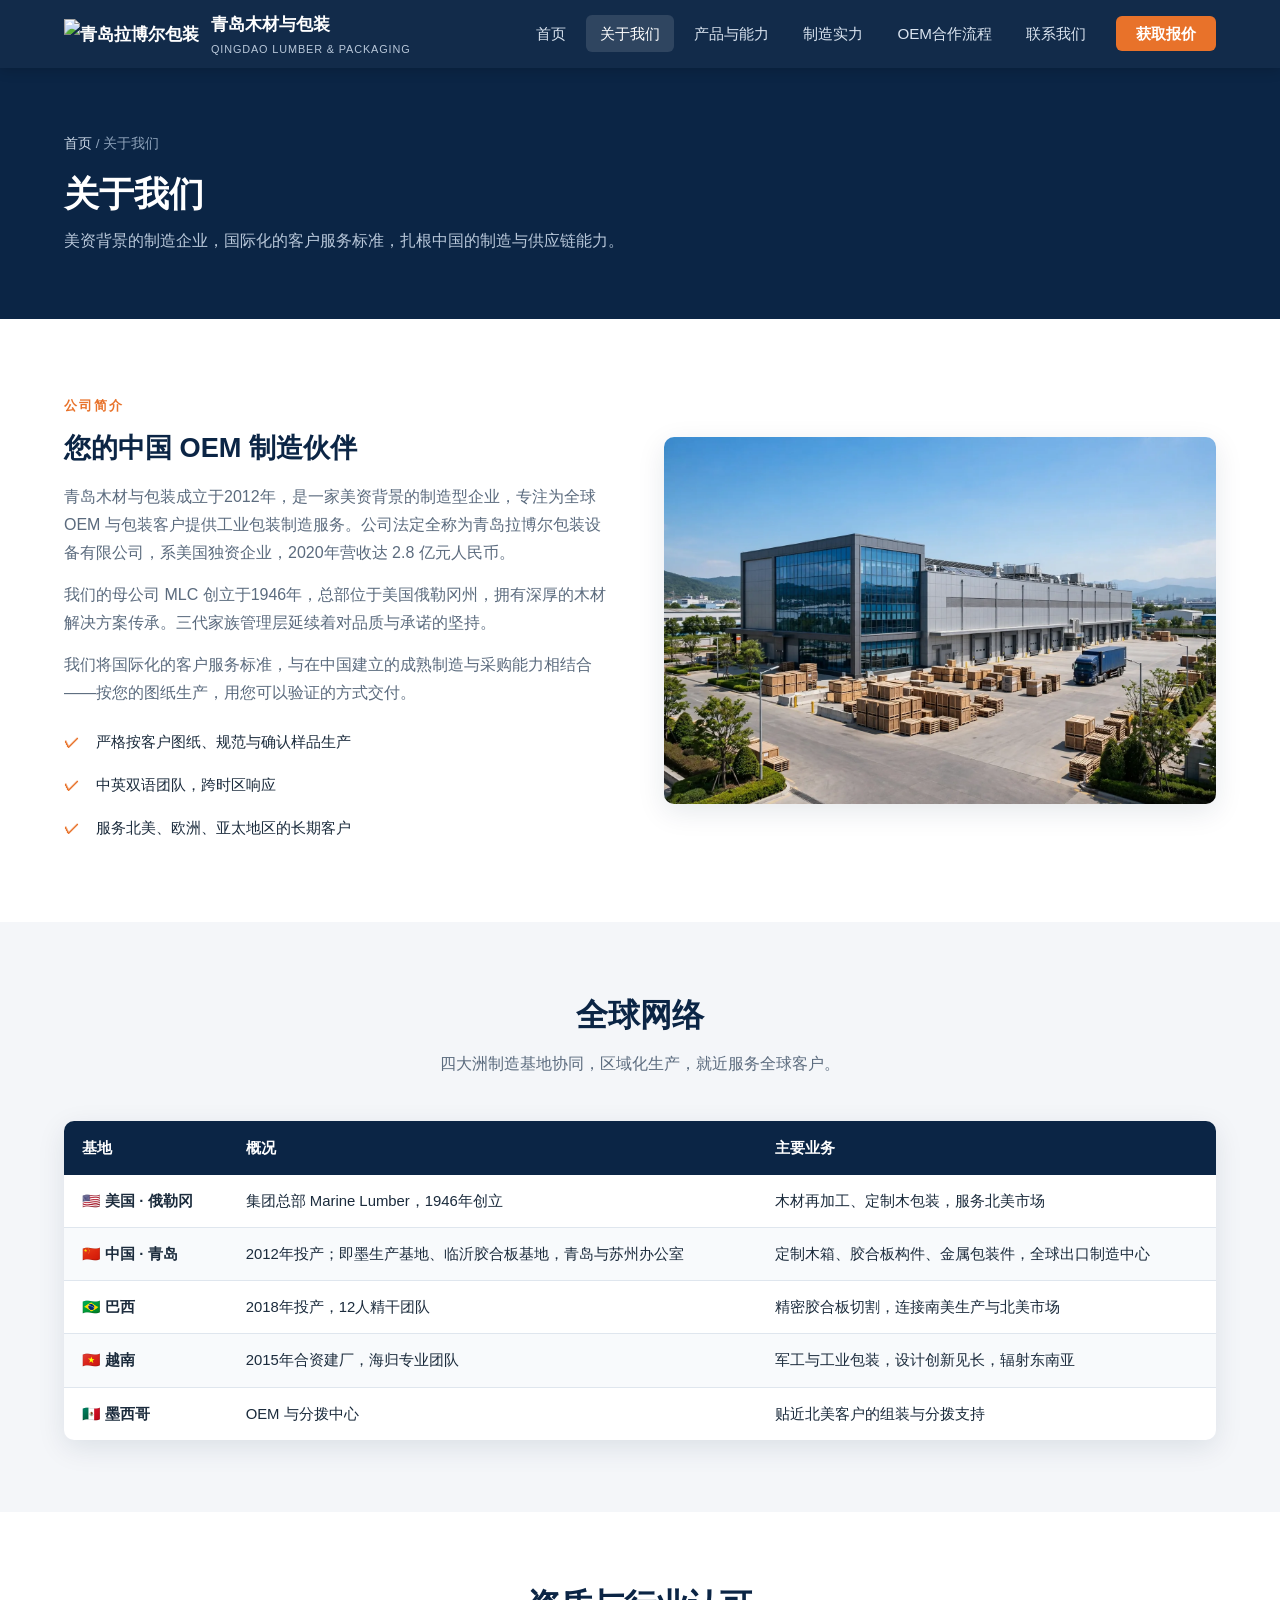
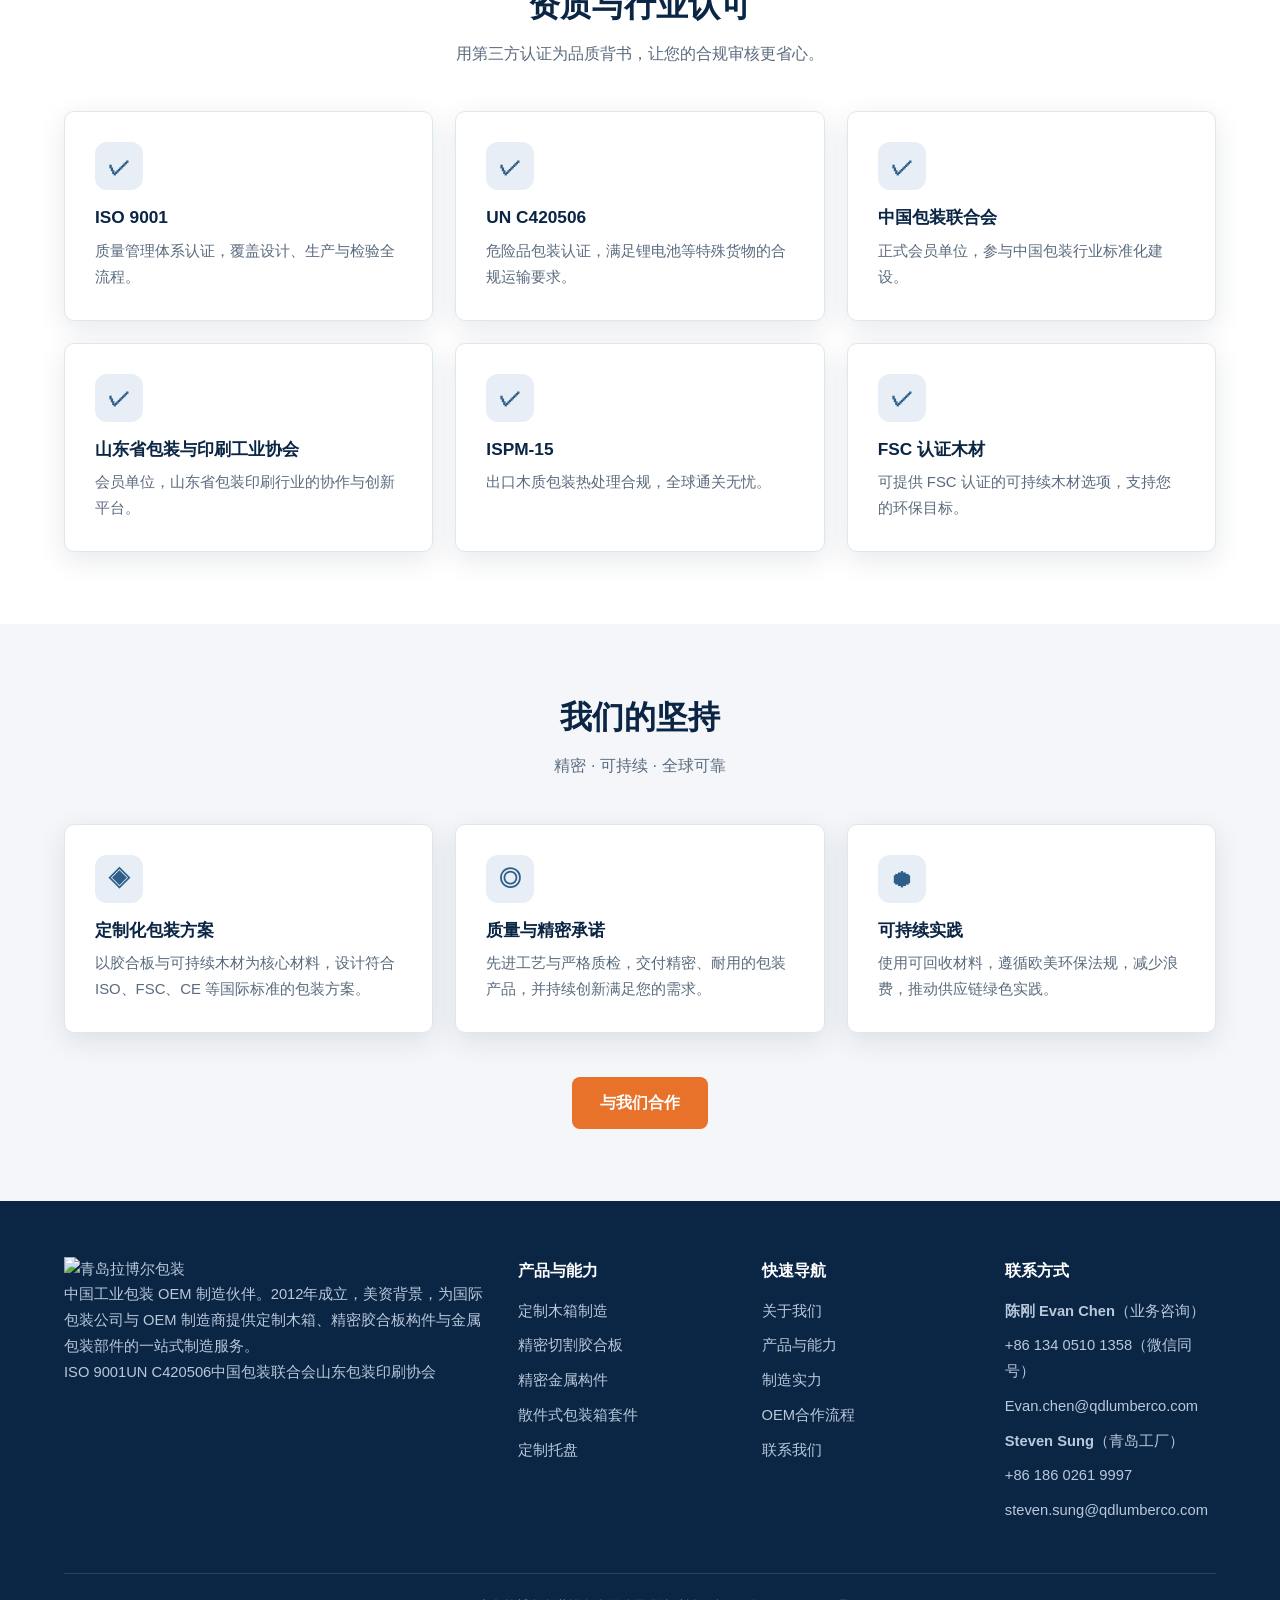
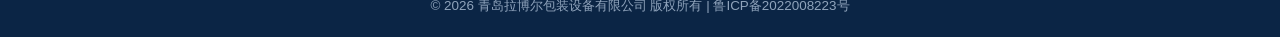
==== about.html @ 51d1762b "v2: green theme, logo, real photos, new footer" ====
<!DOCTYPE html>
<html lang="zh-CN">
<head>
<meta charset="UTF-8">
<meta name="viewport" content="width=device-width, initial-scale=1.0">
<title>关于我们 — 青岛木材与包装 | 美资背景 · 2012年成立 · 全球四基地</title>
<meta name="description" content="青岛木材与包装成立于2012年，美资制造企业，母公司MLC 1946年创立于美国俄勒冈。集团在美国、中国、巴西、越南布局制造基地，ISO 9001与UN危险品包装认证。">
<meta name="keywords" content="青岛木材与包装,公司介绍,MLC,Marine Lumber,美资企业,全球制造基地,ISO 9001">
<link rel="stylesheet" href="assets/css/style.css">
<link rel="icon" type="image/png" href="assets/img/favicon.png">
</head>
<body>

<header class="site-header">
  <div class="container nav-inner">
    <a class="brand" href="index.html" aria-label="青岛木材与包装首页">
      <img class="brand-logo" src="assets/img/logo.png" alt="青岛拉博尔包装">
      <span>青岛木材与包装<small>QINGDAO LUMBER &amp; PACKAGING</small></span>
    </a>
    <button class="hamburger" id="hamburger" aria-label="打开菜单" aria-expanded="false"><span></span><span></span><span></span></button>
    <nav aria-label="主导航">
      <ul class="nav-links" id="navLinks">
        <li><a data-nav="index.html" href="index.html">首页</a></li>
        <li><a data-nav="about.html" href="about.html">关于我们</a></li>
        <li><a data-nav="products.html" href="products.html">产品与能力</a></li>
        <li><a data-nav="manufacturing.html" href="manufacturing.html">制造实力</a></li>
        <li><a data-nav="process.html" href="process.html">OEM合作流程</a></li>
        <li><a data-nav="contact.html" href="contact.html">联系我们</a></li>
        <li><a class="nav-cta" href="contact.html">获取报价</a></li>
      </ul>
    </nav>
  </div>
</header>

<main>
  <div class="page-hero">
    <div class="container">
      <div class="breadcrumb"><a href="index.html">首页</a> / 关于我们</div>
      <h1>关于我们</h1>
      <p>美资背景的制造企业，国际化的客户服务标准，扎根中国的制造与供应链能力。</p>
    </div>
  </div>

  <section>
    <div class="container">
      <div class="split">
        <div>
          <span class="eyebrow">公司简介</span>
          <h2>您的中国 OEM 制造伙伴</h2>
          <p>青岛木材与包装成立于2012年，是一家美资背景的制造型企业，专注为全球 OEM 与包装客户提供工业包装制造服务。公司法定全称为青岛拉博尔包装设备有限公司，系美国独资企业，2020年营收达 2.8 亿元人民币。</p>
          <p>我们的母公司 MLC 创立于1946年，总部位于美国俄勒冈州，拥有深厚的木材解决方案传承。三代家族管理层延续着对品质与承诺的坚持。</p>
          <p>我们将国际化的客户服务标准，与在中国建立的成熟制造与采购能力相结合——按您的图纸生产，用您可以验证的方式交付。</p>
          <ul class="check-list">
            <li>严格按客户图纸、规范与确认样品生产</li>
            <li>中英双语团队，跨时区响应</li>
            <li>服务北美、欧洲、亚太地区的长期客户</li>
          </ul>
        </div>
        <div><img src="assets/img/about-factory.webp" alt="青岛木材与包装工厂外景" loading="lazy"></div>
      </div>
    </div>
  </section>

  <section class="section-soft">
    <div class="container">
      <h2 class="section-title">全球网络</h2>
      <p class="section-sub">四大洲制造基地协同，区域化生产，就近服务全球客户。</p>
      <table class="spec-table">
        <thead><tr><th>基地</th><th>概况</th><th>主要业务</th></tr></thead>
        <tbody>
          <tr><td><strong>🇺🇸 美国 · 俄勒冈</strong></td><td>集团总部 Marine Lumber，1946年创立</td><td>木材再加工、定制木包装，服务北美市场</td></tr>
          <tr><td><strong>🇨🇳 中国 · 青岛</strong></td><td>2012年投产；即墨生产基地、临沂胶合板基地，青岛与苏州办公室</td><td>定制木箱、胶合板构件、金属包装件，全球出口制造中心</td></tr>
          <tr><td><strong>🇧🇷 巴西</strong></td><td>2018年投产，12人精干团队</td><td>精密胶合板切割，连接南美生产与北美市场</td></tr>
          <tr><td><strong>🇻🇳 越南</strong></td><td>2015年合资建厂，海归专业团队</td><td>军工与工业包装，设计创新见长，辐射东南亚</td></tr>
          <tr><td><strong>🇲🇽 墨西哥</strong></td><td>OEM 与分拨中心</td><td>贴近北美客户的组装与分拨支持</td></tr>
        </tbody>
      </table>
    </div>
  </section>

  <section>
    <div class="container">
      <h2 class="section-title">资质与行业认可</h2>
      <p class="section-sub">用第三方认证为品质背书，让您的合规审核更省心。</p>
      <div class="why-grid">
        <div class="why"><div class="icon">✓</div><h3>ISO 9001</h3><p>质量管理体系认证，覆盖设计、生产与检验全流程。</p></div>
        <div class="why"><div class="icon">✓</div><h3>UN C420506</h3><p>危险品包装认证，满足锂电池等特殊货物的合规运输要求。</p></div>
        <div class="why"><div class="icon">✓</div><h3>中国包装联合会</h3><p>正式会员单位，参与中国包装行业标准化建设。</p></div>
        <div class="why"><div class="icon">✓</div><h3>山东省包装与印刷工业协会</h3><p>会员单位，山东省包装印刷行业的协作与创新平台。</p></div>
        <div class="why"><div class="icon">✓</div><h3>ISPM-15</h3><p>出口木质包装热处理合规，全球通关无忧。</p></div>
        <div class="why"><div class="icon">✓</div><h3>FSC 认证木材</h3><p>可提供 FSC 认证的可持续木材选项，支持您的环保目标。</p></div>
      </div>
    </div>
  </section>

  <section class="section-soft">
    <div class="container">
      <h2 class="section-title">我们的坚持</h2>
      <p class="section-sub">精密 · 可持续 · 全球可靠</p>
      <div class="why-grid">
        <div class="why"><div class="icon">◈</div><h3>定制化包装方案</h3><p>以胶合板与可持续木材为核心材料，设计符合 ISO、FSC、CE 等国际标准的包装方案。</p></div>
        <div class="why"><div class="icon">◎</div><h3>质量与精密承诺</h3><p>先进工艺与严格质检，交付精密、耐用的包装产品，并持续创新满足您的需求。</p></div>
        <div class="why"><div class="icon">⬢</div><h3>可持续实践</h3><p>使用可回收材料，遵循欧美环保法规，减少浪费，推动供应链绿色实践。</p></div>
      </div>
      <div style="text-align:center;margin-top:44px">
        <a class="btn" href="contact.html">与我们合作</a>
      </div>
    </div>
  </section>
</main>

<footer class="site-footer">
  <div class="container">
    <div class="footer-grid">
      <div class="footer-brand">
        <img class="footer-logo" src="assets/img/logo.png" alt="青岛拉博尔包装">
        <p>中国工业包装 OEM 制造伙伴。2012年成立，美资背景，为国际包装公司与 OEM 制造商提供定制木箱、精密胶合板构件与金属包装部件的一站式制造服务。</p>
        <div class="footer-certs"><span>ISO 9001</span><span>UN C420506</span><span>中国包装联合会</span><span>山东包装印刷协会</span></div>
      </div>
      <div>
        <h4>产品与能力</h4>
        <ul>
          <li><a href="products.html#crates">定制木箱制造</a></li>
          <li><a href="products.html#plywood">精密切割胶合板</a></li>
          <li><a href="products.html#metal">精密金属构件</a></li>
          <li><a href="products.html#kits">散件式包装箱套件</a></li>
          <li><a href="products.html#pallets">定制托盘</a></li>
        </ul>
      </div>
      <div>
        <h4>快速导航</h4>
        <ul>
          <li><a href="about.html">关于我们</a></li>
          <li><a href="products.html">产品与能力</a></li>
          <li><a href="manufacturing.html">制造实力</a></li>
          <li><a href="process.html">OEM合作流程</a></li>
          <li><a href="contact.html">联系我们</a></li>
        </ul>
      </div>
      <div>
        <h4>联系方式</h4>
        <ul class="footer-contact">
          <li><strong>陈刚 Evan Chen</strong>（业务咨询）</li>
          <li>+86 134 0510 1358（微信同号）</li>
          <li><a href="mailto:Evan.chen@qdlumberco.com">Evan.chen@qdlumberco.com</a></li>
          <li><strong>Steven Sung</strong>（青岛工厂）</li>
          <li>+86 186 0261 9997</li>
          <li><a href="mailto:steven.sung@qdlumberco.com">steven.sung@qdlumberco.com</a></li>
        </ul>
      </div>
    </div>
    <div class="footer-bottom">© 2026 青岛拉博尔包装设备有限公司 版权所有 | 鲁ICP备2022008223号</div>
  </div>
</footer>
<button class="to-top" id="toTop" aria-label="返回顶部">↑</button>
<script src="assets/js/main.js"></script>
</body>
</html>
---- assets/css/style.css ----
/* 青岛木材与包装 — OEM 制造商官网样式
   设计语言：深海军蓝 + 钢铁蓝 + 橙色点缀，国际化 B2B 工业风 */
:root{
  --navy:#0b2545;
  --navy-2:#10325e;
  --steel:#2e5f8a;
  --steel-light:#e8eef5;
  --accent:#e8722a;
  --accent-dark:#c85a18;
  --ink:#1b2b3c;
  --muted:#5b6b7e;
  --bg:#ffffff;
  --bg-soft:#f4f6f9;
  --line:#dfe6ee;
  --radius:10px;
  --shadow:0 8px 28px rgba(11,37,69,.10);
  --font:-apple-system,BlinkMacSystemFont,"PingFang SC","Hiragino Sans GB","Microsoft YaHei","Noto Sans SC","Segoe UI",sans-serif;
}
*{margin:0;padding:0;box-sizing:border-box}
html{scroll-behavior:smooth}
body{font-family:var(--font);color:var(--ink);line-height:1.75;background:var(--bg);-webkit-font-smoothing:antialiased}
img{max-width:100%;display:block}
a{color:var(--steel);text-decoration:none}
a:hover{color:var(--accent)}
.container{max-width:1200px;margin:0 auto;padding:0 24px}
section{padding:72px 0}
.section-soft{background:var(--bg-soft)}
h1,h2,h3{line-height:1.35;color:var(--navy);font-weight:700}
h2.section-title{font-size:2rem;text-align:center;margin-bottom:12px}
.section-sub{text-align:center;color:var(--muted);max-width:760px;margin:0 auto 44px;font-size:1.02rem}
.eyebrow{display:inline-block;font-size:.82rem;letter-spacing:.14em;color:var(--accent);font-weight:700;text-transform:uppercase;margin-bottom:12px}

/* ===== 顶部导航 ===== */
.site-header{position:sticky;top:0;z-index:100;background:rgba(11,37,69,.97);backdrop-filter:blur(6px);box-shadow:0 2px 12px rgba(0,0,0,.18)}
.nav-inner{display:flex;align-items:center;justify-content:space-between;height:68px}
.brand{display:flex;align-items:center;gap:12px;color:#fff;font-weight:700;font-size:1.08rem}
.brand-mark{width:38px;height:38px;border-radius:8px;background:linear-gradient(135deg,var(--accent),#f59e0b);display:flex;align-items:center;justify-content:center;color:#fff;font-weight:800;font-size:1.05rem}
.brand small{display:block;font-size:.68rem;font-weight:400;color:#b9c8da;letter-spacing:.08em}
.nav-links{display:flex;align-items:center;gap:6px;list-style:none}
.nav-links a{color:#dbe5f1;padding:10px 14px;border-radius:6px;font-size:.95rem;transition:.2s}
.nav-links a:hover,.nav-links a.active{color:#fff;background:rgba(255,255,255,.12)}
.btn{display:inline-block;background:var(--accent);color:#fff!important;padding:12px 28px;border-radius:8px;font-weight:700;border:none;cursor:pointer;transition:.2s;font-size:.98rem}
.btn:hover{background:var(--accent-dark);transform:translateY(-1px);box-shadow:0 6px 16px rgba(232,114,42,.35)}
.btn-outline{background:transparent;border:2px solid #fff;color:#fff!important}
.btn-outline:hover{background:#fff;color:var(--navy)!important}
.nav-cta{margin-left:10px;padding:9px 20px!important;background:var(--accent);color:#fff!important;font-weight:700}
.nav-cta:hover{background:var(--accent-dark)!important}
.hamburger{display:none;background:none;border:none;cursor:pointer;padding:8px}
.hamburger span{display:block;width:26px;height:3px;background:#fff;margin:5px 0;border-radius:2px;transition:.25s}

/* ===== Hero ===== */
.hero{position:relative;color:#fff;padding:110px 0 90px;overflow:hidden;background:var(--navy)}
.hero-bg{position:absolute;inset:0;object-fit:cover;width:100%;height:100%;opacity:.38}
.hero::after{content:"";position:absolute;inset:0;background:linear-gradient(100deg,rgba(11,37,69,.92) 20%,rgba(11,37,69,.55) 60%,rgba(11,37,69,.25))}
.hero-inner{position:relative;z-index:2;max-width:1200px;margin:0 auto;padding:0 24px}
.hero h1{color:#fff;font-size:2.7rem;max-width:720px;margin-bottom:18px}
.hero p.lead{font-size:1.12rem;color:#cdd9e8;max-width:640px;margin-bottom:32px}
.hero-actions{display:flex;gap:14px;flex-wrap:wrap}
.hero-badges{display:flex;gap:26px;margin-top:44px;flex-wrap:wrap}
.hero-badges div{font-size:.88rem;color:#aebfd4}
.hero-badges strong{display:block;color:#fff;font-size:1.25rem}

/* ===== 数据条 ===== */
.stats{background:var(--navy-2);color:#fff;padding:0}
.stats-grid{display:grid;grid-template-columns:repeat(5,1fr);text-align:center}
.stat{padding:34px 10px;border-left:1px solid rgba(255,255,255,.12)}
.stat:first-child{border-left:none}
.stat .num{font-size:2.1rem;font-weight:800;color:#fff}
.stat .num em{font-style:normal;color:var(--accent)}
.stat .label{font-size:.86rem;color:#aebfd4;margin-top:6px}

/* ===== 能力卡片 ===== */
.cap-grid{display:grid;grid-template-columns:repeat(4,1fr);gap:22px}
.card{background:#fff;border:1px solid var(--line);border-radius:var(--radius);overflow:hidden;box-shadow:var(--shadow);transition:.25s;display:flex;flex-direction:column}
.card:hover{transform:translateY(-6px);box-shadow:0 16px 36px rgba(11,37,69,.16)}
.card img{height:190px;width:100%;object-fit:cover}
.card-body{padding:24px;display:flex;flex-direction:column;flex:1}
.card-body h3{font-size:1.12rem;margin-bottom:10px}
.card-body p{font-size:.93rem;color:var(--muted);flex:1}
.card-body a{margin-top:14px;font-weight:700;font-size:.92rem}

/* ===== 全球网络 ===== */
.network-grid{display:grid;grid-template-columns:repeat(5,1fr);gap:18px}
.net-card{background:#fff;border:1px solid var(--line);border-radius:var(--radius);padding:28px 20px;text-align:center;box-shadow:var(--shadow)}
.net-card .flag{font-size:2rem}
.net-card h3{font-size:1.02rem;margin:10px 0 6px}
.net-card p{font-size:.86rem;color:var(--muted)}

/* ===== 为什么选择我们 ===== */
.why-grid{display:grid;grid-template-columns:repeat(3,1fr);gap:22px}
.why{background:#fff;border:1px solid var(--line);border-radius:var(--radius);padding:30px;box-shadow:var(--shadow)}
.why .icon{width:48px;height:48px;border-radius:12px;background:var(--steel-light);color:var(--steel);display:flex;align-items:center;justify-content:center;font-size:1.4rem;margin-bottom:16px;font-weight:800}
.why h3{font-size:1.08rem;margin-bottom:8px}
.why p{font-size:.93rem;color:var(--muted)}

/* ===== CTA 横幅 ===== */
.cta-band{background:linear-gradient(120deg,var(--navy),var(--steel));color:#fff;text-align:center;padding:64px 24px;border-radius:18px;margin:20px 0}
.cta-band h2{color:#fff;font-size:1.9rem;margin-bottom:12px}
.cta-band p{color:#cdd9e8;margin-bottom:26px;max-width:620px;margin-left:auto;margin-right:auto}

/* ===== 内页标题 ===== */
.page-hero{background:var(--navy);color:#fff;padding:64px 0;position:relative;overflow:hidden}
.page-hero h1{color:#fff;font-size:2.2rem;margin-bottom:10px}
.page-hero p{color:#b9c8da;max-width:720px}
.breadcrumb{font-size:.85rem;color:#8fa3bb;margin-bottom:14px}
.breadcrumb a{color:#cdd9e8}

/* ===== 图文排版 ===== */
.split{display:grid;grid-template-columns:1fr 1fr;gap:48px;align-items:center}
.split img{border-radius:var(--radius);box-shadow:var(--shadow);width:100%}
.split h2{font-size:1.7rem;margin-bottom:16px}
.split p{color:var(--muted);margin-bottom:14px}
.check-list{list-style:none;margin-top:8px}
.check-list li{padding:8px 0 8px 32px;position:relative;font-size:.96rem}
.check-list li::before{content:"✓";position:absolute;left:0;color:var(--accent);font-weight:800}

/* ===== 设备表 / 规格表 ===== */
.spec-table{width:100%;border-collapse:collapse;background:#fff;border-radius:var(--radius);overflow:hidden;box-shadow:var(--shadow);font-size:.93rem}
.spec-table th{background:var(--navy);color:#fff;text-align:left;padding:14px 18px;font-weight:600}
.spec-table td{padding:13px 18px;border-bottom:1px solid var(--line);vertical-align:top}
.spec-table tr:last-child td{border-bottom:none}
.spec-table tr:nth-child(even) td{background:#f8fafc}
.tag{display:inline-block;background:var(--steel-light);color:var(--steel);font-size:.78rem;font-weight:700;padding:3px 10px;border-radius:20px;margin-right:6px}

/* ===== 流程时间线 ===== */
.timeline{position:relative;max-width:860px;margin:0 auto;padding-left:34px}
.timeline::before{content:"";position:absolute;left:11px;top:6px;bottom:6px;width:3px;background:var(--line);border-radius:2px}
.step{position:relative;padding:0 0 38px 28px}
.step::before{content:attr(data-n);position:absolute;left:-34px;top:0;width:46px;height:46px;border-radius:50%;background:var(--accent);color:#fff;font-weight:800;display:flex;align-items:center;justify-content:center;font-size:1.05rem;box-shadow:0 4px 12px rgba(232,114,42,.4)}
.step h3{font-size:1.2rem;margin-bottom:8px}
.step p{color:var(--muted);font-size:.95rem}
.pillars{display:grid;grid-template-columns:repeat(3,1fr);gap:22px;margin-top:8px}

/* ===== 表单 ===== */
.form-wrap{max-width:720px;margin:0 auto;background:#fff;border:1px solid var(--line);border-radius:14px;padding:40px;box-shadow:var(--shadow)}
.form-row{display:grid;grid-template-columns:1fr 1fr;gap:18px}
.field{margin-bottom:18px}
.field label{display:block;font-weight:600;margin-bottom:7px;font-size:.93rem}
.field label i{font-style:normal;color:var(--accent)}
.field input,.field textarea,.field select{width:100%;padding:12px 14px;border:1.5px solid var(--line);border-radius:8px;font-family:inherit;font-size:.95rem;transition:.2s;background:#fbfcfe}
.field input:focus,.field textarea:focus{outline:none;border-color:var(--steel);box-shadow:0 0 0 3px rgba(46,95,138,.15)}
.field .err{color:#c0392b;font-size:.82rem;margin-top:5px;display:none}
.field.invalid input,.field.invalid textarea{border-color:#c0392b}
.field.invalid .err{display:block}
.contact-grid{display:grid;grid-template-columns:1fr 1fr;gap:40px;align-items:start}
.contact-card{background:#fff;border:1px solid var(--line);border-radius:var(--radius);padding:26px;box-shadow:var(--shadow);margin-bottom:18px}
.contact-card h3{font-size:1.05rem;margin-bottom:10px}
.contact-card p{font-size:.94rem;color:var(--muted);margin-bottom:6px}
.contact-card strong{color:var(--ink)}

/* ===== 页脚 ===== */
.site-footer{background:var(--navy);color:#b9c8da;padding:56px 0 0;font-size:.92rem}
.footer-grid{display:grid;grid-template-columns:2fr 1fr 1fr 1fr;gap:32px;margin-bottom:40px}
.site-footer h4{color:#fff;font-size:1rem;margin-bottom:14px}
.site-footer ul{list-style:none}
.site-footer li{margin-bottom:9px}
.site-footer a{color:#b9c8da}
.site-footer a:hover{color:#fff}
.footer-bottom{border-top:1px solid rgba(255,255,255,.12);padding:20px 0;text-align:center;font-size:.84rem;color:#8fa3bb}

/* ===== 浮动按钮 ===== */
.to-top{position:fixed;right:22px;bottom:22px;width:46px;height:46px;border-radius:50%;background:var(--navy);color:#fff;border:none;cursor:pointer;font-size:1.2rem;display:none;box-shadow:var(--shadow);z-index:90}
.to-top.show{display:block}

/* ===== 响应式 ===== */
@media(max-width:1024px){
  .cap-grid{grid-template-columns:repeat(2,1fr)}
  .network-grid{grid-template-columns:repeat(3,1fr)}
  .why-grid{grid-template-columns:repeat(2,1fr)}
  .stats-grid{grid-template-columns:repeat(3,1fr)}
  .stat:nth-child(4){border-left:none}
  .footer-grid{grid-template-columns:1fr 1fr}
}
@media(max-width:768px){
  section{padding:52px 0}
  .hero h1{font-size:1.9rem}
  .hamburger{display:block}
  .nav-links{position:absolute;top:68px;left:0;right:0;background:var(--navy-2);flex-direction:column;align-items:stretch;padding:12px 20px 20px;display:none;box-shadow:0 12px 24px rgba(0,0,0,.25)}
  .nav-links.open{display:flex}
  .nav-links a{padding:12px 8px;border-bottom:1px solid rgba(255,255,255,.08)}
  .nav-cta{margin:10px 0 0;text-align:center}
  .split,.contact-grid{grid-template-columns:1fr;gap:28px}
  .cap-grid,.why-grid,.pillars{grid-template-columns:1fr}
  .network-grid{grid-template-columns:repeat(2,1fr)}
  .stats-grid{grid-template-columns:repeat(2,1fr)}
  .stat{border-left:none;border-top:1px solid rgba(255,255,255,.12)}
  .form-row{grid-template-columns:1fr}
  .footer-grid{grid-template-columns:1fr}
  h2.section-title{font-size:1.55rem}
}
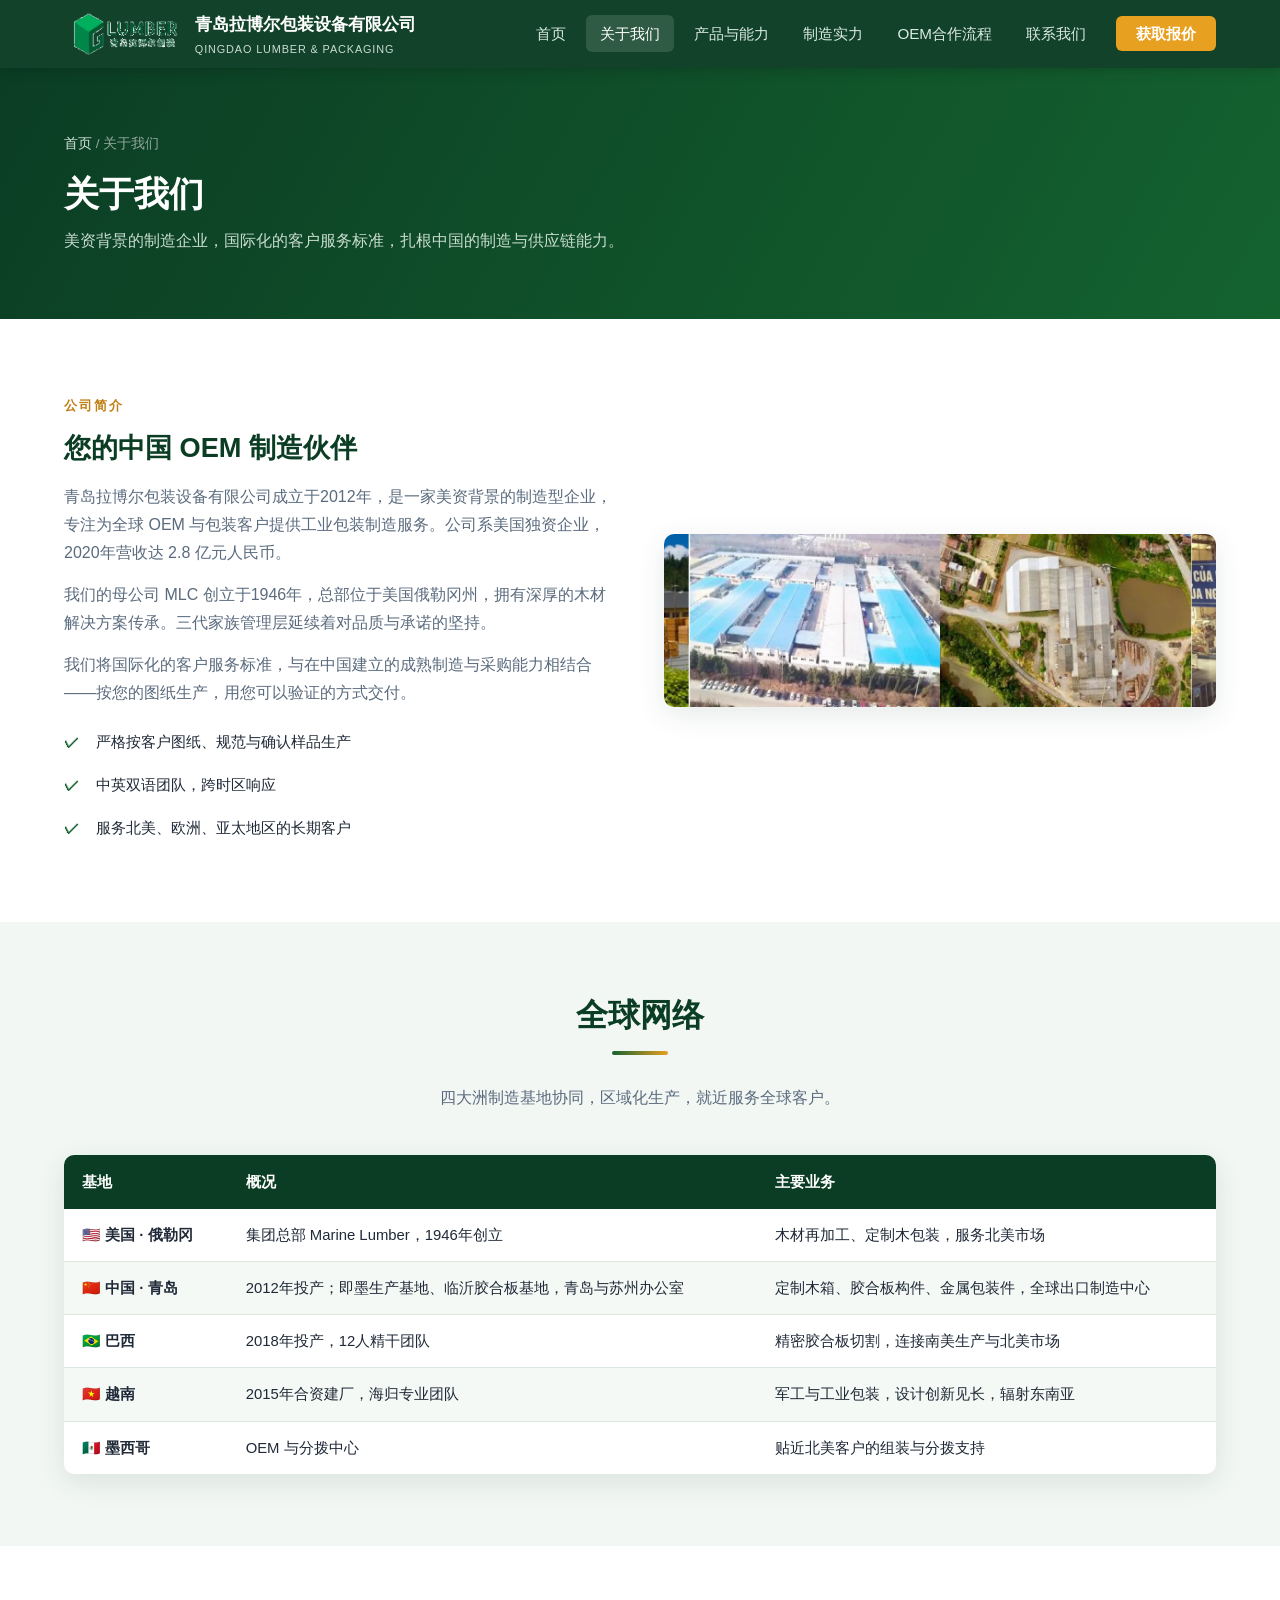
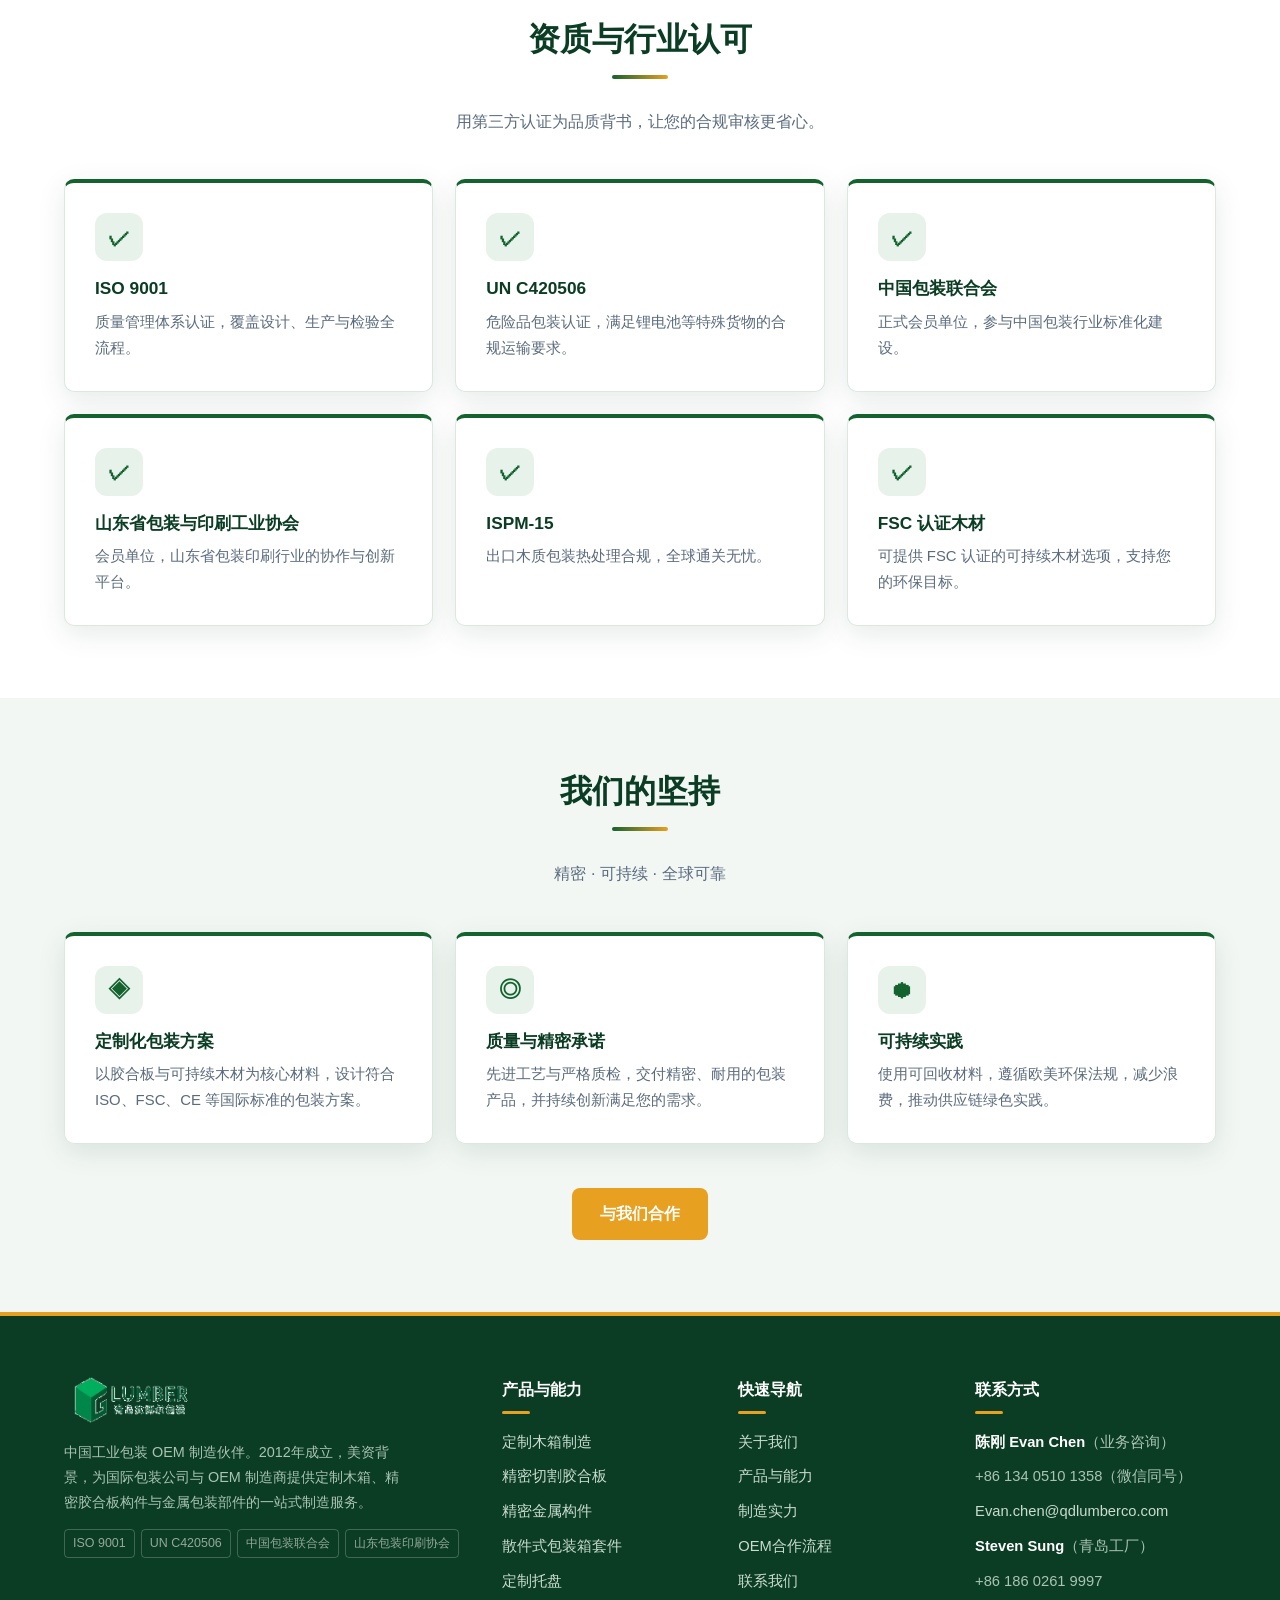
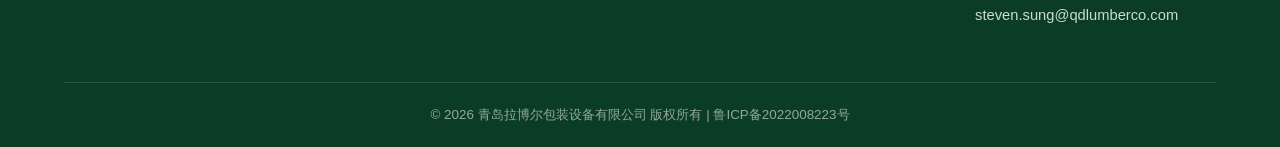
==== commit c90854b2: "brand name: 青岛拉博尔包装设备有限公司" ====
--- a/about.html
+++ b/about.html
@@ -3,9 +3,9 @@
 <head>
 <meta charset="UTF-8">
 <meta name="viewport" content="width=device-width, initial-scale=1.0">
-<title>关于我们 — 青岛木材与包装 | 美资背景 · 2012年成立 · 全球四基地</title>
-<meta name="description" content="青岛木材与包装成立于2012年，美资制造企业，母公司MLC 1946年创立于美国俄勒冈。集团在美国、中国、巴西、越南布局制造基地，ISO 9001与UN危险品包装认证。">
-<meta name="keywords" content="青岛木材与包装,公司介绍,MLC,Marine Lumber,美资企业,全球制造基地,ISO 9001">
+<title>关于我们 — 青岛拉博尔包装设备有限公司 | 美资背景 · 2012年成立 · 全球四基地</title>
+<meta name="description" content="青岛拉博尔包装设备有限公司成立于2012年，美资制造企业，母公司MLC 1946年创立于美国俄勒冈。集团在美国、中国、巴西、越南布局制造基地，ISO 9001与UN危险品包装认证。">
+<meta name="keywords" content="青岛拉博尔包装设备有限公司,公司介绍,MLC,Marine Lumber,美资企业,全球制造基地,ISO 9001">
 <link rel="stylesheet" href="assets/css/style.css">
 <link rel="icon" type="image/png" href="assets/img/favicon.png">
 </head>
@@ -13,9 +13,9 @@
 
 <header class="site-header">
   <div class="container nav-inner">
-    <a class="brand" href="index.html" aria-label="青岛木材与包装首页">
-      <img class="brand-logo" src="assets/img/logo.png" alt="青岛拉博尔包装">
-      <span>青岛木材与包装<small>QINGDAO LUMBER &amp; PACKAGING</small></span>
+    <a class="brand" href="index.html" aria-label="青岛拉博尔包装设备有限公司首页">
+      <img class="brand-logo" src="assets/img/logo.png" alt="青岛拉博尔包装设备有限公司">
+      <span>青岛拉博尔包装设备有限公司<small>QINGDAO LUMBER &amp; PACKAGING</small></span>
     </a>
     <button class="hamburger" id="hamburger" aria-label="打开菜单" aria-expanded="false"><span></span><span></span><span></span></button>
     <nav aria-label="主导航">
@@ -47,7 +47,7 @@
         <div>
           <span class="eyebrow">公司简介</span>
           <h2>您的中国 OEM 制造伙伴</h2>
-          <p>青岛木材与包装成立于2012年，是一家美资背景的制造型企业，专注为全球 OEM 与包装客户提供工业包装制造服务。公司法定全称为青岛拉博尔包装设备有限公司，系美国独资企业，2020年营收达 2.8 亿元人民币。</p>
+          <p>青岛拉博尔包装设备有限公司成立于2012年，是一家美资背景的制造型企业，专注为全球 OEM 与包装客户提供工业包装制造服务。公司系美国独资企业，2020年营收达 2.8 亿元人民币。</p>
           <p>我们的母公司 MLC 创立于1946年，总部位于美国俄勒冈州，拥有深厚的木材解决方案传承。三代家族管理层延续着对品质与承诺的坚持。</p>
           <p>我们将国际化的客户服务标准，与在中国建立的成熟制造与采购能力相结合——按您的图纸生产，用您可以验证的方式交付。</p>
           <ul class="check-list">
@@ -56,7 +56,7 @@
             <li>服务北美、欧洲、亚太地区的长期客户</li>
           </ul>
         </div>
-        <div><img src="assets/img/about-factory.webp" alt="青岛木材与包装工厂外景" loading="lazy"></div>
+        <div><img src="assets/img/about-factory.webp" alt="青岛拉博尔包装设备有限公司工厂外景" loading="lazy"></div>
       </div>
     </div>
   </section>
@@ -113,7 +113,7 @@
   <div class="container">
     <div class="footer-grid">
       <div class="footer-brand">
-        <img class="footer-logo" src="assets/img/logo.png" alt="青岛拉博尔包装">
+        <img class="footer-logo" src="assets/img/logo.png" alt="青岛拉博尔包装设备有限公司">
         <p>中国工业包装 OEM 制造伙伴。2012年成立，美资背景，为国际包装公司与 OEM 制造商提供定制木箱、精密胶合板构件与金属包装部件的一站式制造服务。</p>
         <div class="footer-certs"><span>ISO 9001</span><span>UN C420506</span><span>中国包装联合会</span><span>山东包装印刷协会</span></div>
       </div>
--- a/assets/css/style.css
+++ b/assets/css/style.css
@@ -1,19 +1,19 @@
 /* 青岛木材与包装 — OEM 制造商官网样式
-   设计语言：深海军蓝 + 钢铁蓝 + 橙色点缀，国际化 B2B 工业风 */
+   设计语言：深绿 + 森林绿 + 琥珀点缀，B2B 工业风 × 环保质感 */
 :root{
-  --navy:#0b2545;
-  --navy-2:#10325e;
-  --steel:#2e5f8a;
-  --steel-light:#e8eef5;
-  --accent:#e8722a;
-  --accent-dark:#c85a18;
-  --ink:#1b2b3c;
+  --navy:#0B3D24;
+  --navy-2:#08301C;
+  --steel:#14632F;
+  --steel-light:#E7F2EA;
+  --accent:#E8A020;
+  --accent-dark:#C07F16;
+  --ink:#1F2937;
   --muted:#5b6b7e;
   --bg:#ffffff;
-  --bg-soft:#f4f6f9;
-  --line:#dfe6ee;
+  --bg-soft:#F2F7F3;
+  --line:#DCE8DF;
   --radius:10px;
-  --shadow:0 8px 28px rgba(11,37,69,.10);
+  --shadow:0 8px 28px rgba(11,61,36,.10);
   --font:-apple-system,BlinkMacSystemFont,"PingFang SC","Hiragino Sans GB","Microsoft YaHei","Noto Sans SC","Segoe UI",sans-serif;
 }
 *{margin:0;padding:0;box-sizing:border-box}
@@ -21,28 +21,31 @@
 body{font-family:var(--font);color:var(--ink);line-height:1.75;background:var(--bg);-webkit-font-smoothing:antialiased}
 img{max-width:100%;display:block}
 a{color:var(--steel);text-decoration:none}
-a:hover{color:var(--accent)}
+a:hover{color:var(--accent-dark)}
 .container{max-width:1200px;margin:0 auto;padding:0 24px}
 section{padding:72px 0}
 .section-soft{background:var(--bg-soft)}
 h1,h2,h3{line-height:1.35;color:var(--navy);font-weight:700}
-h2.section-title{font-size:2rem;text-align:center;margin-bottom:12px}
+h2.section-title{font-size:2rem;text-align:center;margin-bottom:12px;position:relative;padding-bottom:16px}
+h2.section-title::after{content:"";display:block;width:56px;height:4px;border-radius:2px;background:linear-gradient(90deg,var(--steel),var(--accent));margin:14px auto 0}
 .section-sub{text-align:center;color:var(--muted);max-width:760px;margin:0 auto 44px;font-size:1.02rem}
-.eyebrow{display:inline-block;font-size:.82rem;letter-spacing:.14em;color:var(--accent);font-weight:700;text-transform:uppercase;margin-bottom:12px}
+.eyebrow{display:inline-block;font-size:.82rem;letter-spacing:.14em;color:var(--accent-dark);font-weight:700;text-transform:uppercase;margin-bottom:12px}
 
 /* ===== 顶部导航 ===== */
-.site-header{position:sticky;top:0;z-index:100;background:rgba(11,37,69,.97);backdrop-filter:blur(6px);box-shadow:0 2px 12px rgba(0,0,0,.18)}
+.site-header{position:sticky;top:0;z-index:100;background:rgba(11,61,36,.97);backdrop-filter:blur(6px);box-shadow:0 2px 12px rgba(0,0,0,.18)}
 .nav-inner{display:flex;align-items:center;justify-content:space-between;height:68px}
 .brand{display:flex;align-items:center;gap:12px;color:#fff;font-weight:700;font-size:1.08rem}
-.brand-mark{width:38px;height:38px;border-radius:8px;background:linear-gradient(135deg,var(--accent),#f59e0b);display:flex;align-items:center;justify-content:center;color:#fff;font-weight:800;font-size:1.05rem}
-.brand small{display:block;font-size:.68rem;font-weight:400;color:#b9c8da;letter-spacing:.08em}
+.brand-logo{height:44px;width:auto;display:block}
+.brand small{display:block;font-size:.68rem;font-weight:400;color:#c9dccf;letter-spacing:.08em}
 .nav-links{display:flex;align-items:center;gap:6px;list-style:none}
-.nav-links a{color:#dbe5f1;padding:10px 14px;border-radius:6px;font-size:.95rem;transition:.2s}
+.nav-links a{color:#dcebe1;padding:10px 14px;border-radius:6px;font-size:.95rem;transition:.2s}
 .nav-links a:hover,.nav-links a.active{color:#fff;background:rgba(255,255,255,.12)}
 .btn{display:inline-block;background:var(--accent);color:#fff!important;padding:12px 28px;border-radius:8px;font-weight:700;border:none;cursor:pointer;transition:.2s;font-size:.98rem}
-.btn:hover{background:var(--accent-dark);transform:translateY(-1px);box-shadow:0 6px 16px rgba(232,114,42,.35)}
+.btn:hover{background:var(--accent-dark);transform:translateY(-1px);box-shadow:0 6px 16px rgba(232,160,32,.35)}
 .btn-outline{background:transparent;border:2px solid #fff;color:#fff!important}
 .btn-outline:hover{background:#fff;color:var(--navy)!important}
+.btn-green{background:var(--steel)}
+.btn-green:hover{background:#0e4f26;box-shadow:0 6px 16px rgba(20,99,47,.35)}
 .nav-cta{margin-left:10px;padding:9px 20px!important;background:var(--accent);color:#fff!important;font-weight:700}
 .nav-cta:hover{background:var(--accent-dark)!important}
 .hamburger{display:none;background:none;border:none;cursor:pointer;padding:8px}
@@ -51,31 +54,33 @@
 /* ===== Hero ===== */
 .hero{position:relative;color:#fff;padding:110px 0 90px;overflow:hidden;background:var(--navy)}
 .hero-bg{position:absolute;inset:0;object-fit:cover;width:100%;height:100%;opacity:.38}
-.hero::after{content:"";position:absolute;inset:0;background:linear-gradient(100deg,rgba(11,37,69,.92) 20%,rgba(11,37,69,.55) 60%,rgba(11,37,69,.25))}
+.hero::after{content:"";position:absolute;inset:0;background:linear-gradient(100deg,rgba(11,61,36,.93) 20%,rgba(11,61,36,.58) 60%,rgba(20,99,47,.28))}
 .hero-inner{position:relative;z-index:2;max-width:1200px;margin:0 auto;padding:0 24px}
+.hero .eyebrow{color:var(--accent)}
 .hero h1{color:#fff;font-size:2.7rem;max-width:720px;margin-bottom:18px}
-.hero p.lead{font-size:1.12rem;color:#cdd9e8;max-width:640px;margin-bottom:32px}
+.hero p.lead{font-size:1.12rem;color:#d4e4da;max-width:640px;margin-bottom:32px}
 .hero-actions{display:flex;gap:14px;flex-wrap:wrap}
 .hero-badges{display:flex;gap:26px;margin-top:44px;flex-wrap:wrap}
-.hero-badges div{font-size:.88rem;color:#aebfd4}
+.hero-badges div{font-size:.88rem;color:#a9c4b2}
 .hero-badges strong{display:block;color:#fff;font-size:1.25rem}
 
 /* ===== 数据条 ===== */
-.stats{background:var(--navy-2);color:#fff;padding:0}
+.stats{background:var(--navy-2);color:#fff;padding:0;border-top:3px solid var(--accent)}
 .stats-grid{display:grid;grid-template-columns:repeat(5,1fr);text-align:center}
 .stat{padding:34px 10px;border-left:1px solid rgba(255,255,255,.12)}
 .stat:first-child{border-left:none}
 .stat .num{font-size:2.1rem;font-weight:800;color:#fff}
 .stat .num em{font-style:normal;color:var(--accent)}
-.stat .label{font-size:.86rem;color:#aebfd4;margin-top:6px}
+.stat .label{font-size:.86rem;color:#a9c4b2;margin-top:6px}
 
 /* ===== 能力卡片 ===== */
 .cap-grid{display:grid;grid-template-columns:repeat(4,1fr);gap:22px}
 .card{background:#fff;border:1px solid var(--line);border-radius:var(--radius);overflow:hidden;box-shadow:var(--shadow);transition:.25s;display:flex;flex-direction:column}
-.card:hover{transform:translateY(-6px);box-shadow:0 16px 36px rgba(11,37,69,.16)}
+.card:hover{transform:translateY(-6px);box-shadow:0 16px 36px rgba(11,61,36,.16);border-color:var(--steel)}
 .card img{height:190px;width:100%;object-fit:cover}
 .card-body{padding:24px;display:flex;flex-direction:column;flex:1}
 .card-body h3{font-size:1.12rem;margin-bottom:10px}
+.card-body h3::before{content:"";display:inline-block;width:22px;height:4px;border-radius:2px;background:var(--steel);margin-right:8px;vertical-align:middle}
 .card-body p{font-size:.93rem;color:var(--muted);flex:1}
 .card-body a{margin-top:14px;font-weight:700;font-size:.92rem}
 
@@ -88,7 +93,7 @@
 
 /* ===== 为什么选择我们 ===== */
 .why-grid{display:grid;grid-template-columns:repeat(3,1fr);gap:22px}
-.why{background:#fff;border:1px solid var(--line);border-radius:var(--radius);padding:30px;box-shadow:var(--shadow)}
+.why{background:#fff;border:1px solid var(--line);border-radius:var(--radius);padding:30px;box-shadow:var(--shadow);border-top:4px solid var(--steel)}
 .why .icon{width:48px;height:48px;border-radius:12px;background:var(--steel-light);color:var(--steel);display:flex;align-items:center;justify-content:center;font-size:1.4rem;margin-bottom:16px;font-weight:800}
 .why h3{font-size:1.08rem;margin-bottom:8px}
 .why p{font-size:.93rem;color:var(--muted)}
@@ -96,14 +101,14 @@
 /* ===== CTA 横幅 ===== */
 .cta-band{background:linear-gradient(120deg,var(--navy),var(--steel));color:#fff;text-align:center;padding:64px 24px;border-radius:18px;margin:20px 0}
 .cta-band h2{color:#fff;font-size:1.9rem;margin-bottom:12px}
-.cta-band p{color:#cdd9e8;margin-bottom:26px;max-width:620px;margin-left:auto;margin-right:auto}
+.cta-band p{color:#d4e4da;margin-bottom:26px;max-width:620px;margin-left:auto;margin-right:auto}
 
 /* ===== 内页标题 ===== */
-.page-hero{background:var(--navy);color:#fff;padding:64px 0;position:relative;overflow:hidden}
+.page-hero{background:linear-gradient(120deg,var(--navy),var(--steel));color:#fff;padding:64px 0;position:relative;overflow:hidden}
 .page-hero h1{color:#fff;font-size:2.2rem;margin-bottom:10px}
-.page-hero p{color:#b9c8da;max-width:720px}
-.breadcrumb{font-size:.85rem;color:#8fa3bb;margin-bottom:14px}
-.breadcrumb a{color:#cdd9e8}
+.page-hero p{color:#c9dccf;max-width:720px}
+.breadcrumb{font-size:.85rem;color:#93a89a;margin-bottom:14px}
+.breadcrumb a{color:#d4e4da}
 
 /* ===== 图文排版 ===== */
 .split{display:grid;grid-template-columns:1fr 1fr;gap:48px;align-items:center}
@@ -112,21 +117,21 @@
 .split p{color:var(--muted);margin-bottom:14px}
 .check-list{list-style:none;margin-top:8px}
 .check-list li{padding:8px 0 8px 32px;position:relative;font-size:.96rem}
-.check-list li::before{content:"✓";position:absolute;left:0;color:var(--accent);font-weight:800}
+.check-list li::before{content:"✓";position:absolute;left:0;color:var(--steel);font-weight:800}
 
 /* ===== 设备表 / 规格表 ===== */
 .spec-table{width:100%;border-collapse:collapse;background:#fff;border-radius:var(--radius);overflow:hidden;box-shadow:var(--shadow);font-size:.93rem}
 .spec-table th{background:var(--navy);color:#fff;text-align:left;padding:14px 18px;font-weight:600}
 .spec-table td{padding:13px 18px;border-bottom:1px solid var(--line);vertical-align:top}
 .spec-table tr:last-child td{border-bottom:none}
-.spec-table tr:nth-child(even) td{background:#f8fafc}
+.spec-table tr:nth-child(even) td{background:#F4F9F5}
 .tag{display:inline-block;background:var(--steel-light);color:var(--steel);font-size:.78rem;font-weight:700;padding:3px 10px;border-radius:20px;margin-right:6px}
 
 /* ===== 流程时间线 ===== */
 .timeline{position:relative;max-width:860px;margin:0 auto;padding-left:34px}
 .timeline::before{content:"";position:absolute;left:11px;top:6px;bottom:6px;width:3px;background:var(--line);border-radius:2px}
 .step{position:relative;padding:0 0 38px 28px}
-.step::before{content:attr(data-n);position:absolute;left:-34px;top:0;width:46px;height:46px;border-radius:50%;background:var(--accent);color:#fff;font-weight:800;display:flex;align-items:center;justify-content:center;font-size:1.05rem;box-shadow:0 4px 12px rgba(232,114,42,.4)}
+.step::before{content:attr(data-n);position:absolute;left:-34px;top:0;width:46px;height:46px;border-radius:50%;background:var(--steel);color:#fff;font-weight:800;display:flex;align-items:center;justify-content:center;font-size:1.05rem;box-shadow:0 4px 12px rgba(20,99,47,.4)}
 .step h3{font-size:1.2rem;margin-bottom:8px}
 .step p{color:var(--muted);font-size:.95rem}
 .pillars{display:grid;grid-template-columns:repeat(3,1fr);gap:22px;margin-top:8px}
@@ -136,31 +141,39 @@
 .form-row{display:grid;grid-template-columns:1fr 1fr;gap:18px}
 .field{margin-bottom:18px}
 .field label{display:block;font-weight:600;margin-bottom:7px;font-size:.93rem}
-.field label i{font-style:normal;color:var(--accent)}
-.field input,.field textarea,.field select{width:100%;padding:12px 14px;border:1.5px solid var(--line);border-radius:8px;font-family:inherit;font-size:.95rem;transition:.2s;background:#fbfcfe}
-.field input:focus,.field textarea:focus{outline:none;border-color:var(--steel);box-shadow:0 0 0 3px rgba(46,95,138,.15)}
+.field label i{font-style:normal;color:var(--accent-dark)}
+.field input,.field textarea,.field select{width:100%;padding:12px 14px;border:1.5px solid var(--line);border-radius:8px;font-family:inherit;font-size:.95rem;transition:.2s;background:#fbfdfc}
+.field input:focus,.field textarea:focus{outline:none;border-color:var(--steel);box-shadow:0 0 0 3px rgba(20,99,47,.15)}
 .field .err{color:#c0392b;font-size:.82rem;margin-top:5px;display:none}
 .field.invalid input,.field.invalid textarea{border-color:#c0392b}
 .field.invalid .err{display:block}
 .contact-grid{display:grid;grid-template-columns:1fr 1fr;gap:40px;align-items:start}
-.contact-card{background:#fff;border:1px solid var(--line);border-radius:var(--radius);padding:26px;box-shadow:var(--shadow);margin-bottom:18px}
+.contact-card{background:#fff;border:1px solid var(--line);border-radius:var(--radius);padding:26px;box-shadow:var(--shadow);margin-bottom:18px;border-top:4px solid var(--steel)}
 .contact-card h3{font-size:1.05rem;margin-bottom:10px}
 .contact-card p{font-size:.94rem;color:var(--muted);margin-bottom:6px}
 .contact-card strong{color:var(--ink)}
 
 /* ===== 页脚 ===== */
-.site-footer{background:var(--navy);color:#b9c8da;padding:56px 0 0;font-size:.92rem}
-.footer-grid{display:grid;grid-template-columns:2fr 1fr 1fr 1fr;gap:32px;margin-bottom:40px}
-.site-footer h4{color:#fff;font-size:1rem;margin-bottom:14px}
+.site-footer{background:var(--navy);color:#c9dccf;padding:60px 0 0;font-size:.92rem;border-top:4px solid var(--accent)}
+.footer-grid{display:grid;grid-template-columns:2fr 1fr 1fr 1.2fr;gap:36px;margin-bottom:44px}
+.footer-brand img.footer-logo{height:48px;width:auto;display:block;margin-bottom:16px}
+.footer-brand p{font-size:.9rem;color:#a9c4b2;margin-bottom:14px;max-width:340px}
+.footer-certs{font-size:.78rem;color:#93a89a;line-height:2}
+.footer-certs span{display:inline-block;border:1px solid rgba(255,255,255,.22);border-radius:4px;padding:1px 8px;margin:0 6px 6px 0}
+.site-footer h4{color:#fff;font-size:1rem;margin-bottom:16px;position:relative;padding-bottom:10px}
+.site-footer h4::after{content:"";position:absolute;left:0;bottom:0;width:28px;height:3px;border-radius:2px;background:var(--accent)}
 .site-footer ul{list-style:none}
 .site-footer li{margin-bottom:9px}
-.site-footer a{color:#b9c8da}
-.site-footer a:hover{color:#fff}
-.footer-bottom{border-top:1px solid rgba(255,255,255,.12);padding:20px 0;text-align:center;font-size:.84rem;color:#8fa3bb}
+.site-footer a{color:#c9dccf}
+.site-footer a:hover{color:var(--accent)}
+.footer-contact li{color:#a9c4b2}
+.footer-contact strong{color:#fff;font-weight:600}
+.footer-bottom{border-top:1px solid rgba(255,255,255,.12);padding:20px 0;text-align:center;font-size:.84rem;color:#93a89a}
 
 /* ===== 浮动按钮 ===== */
-.to-top{position:fixed;right:22px;bottom:22px;width:46px;height:46px;border-radius:50%;background:var(--navy);color:#fff;border:none;cursor:pointer;font-size:1.2rem;display:none;box-shadow:var(--shadow);z-index:90}
+.to-top{position:fixed;right:22px;bottom:22px;width:46px;height:46px;border-radius:50%;background:var(--steel);color:#fff;border:none;cursor:pointer;font-size:1.2rem;display:none;box-shadow:var(--shadow);z-index:90}
 .to-top.show{display:block}
+.to-top:hover{background:var(--navy)}
 
 /* ===== 响应式 ===== */
 @media(max-width:1024px){
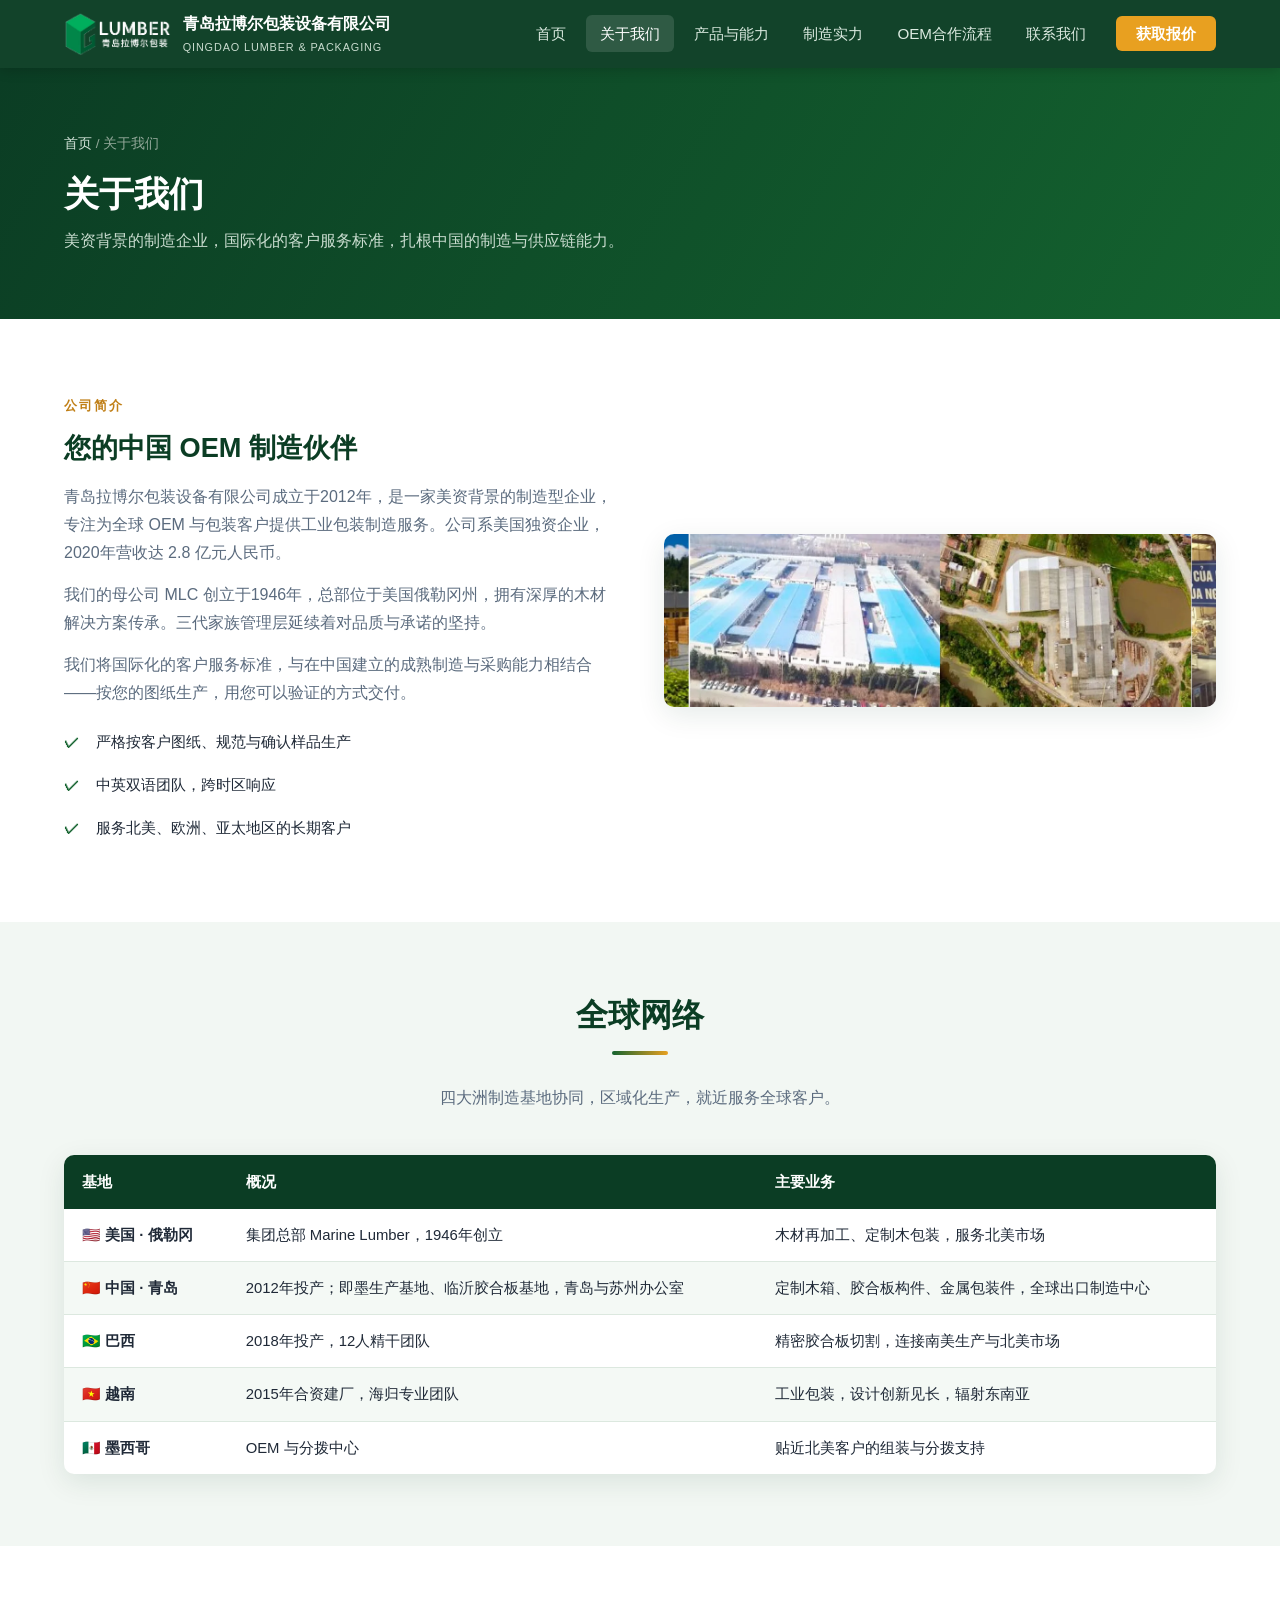
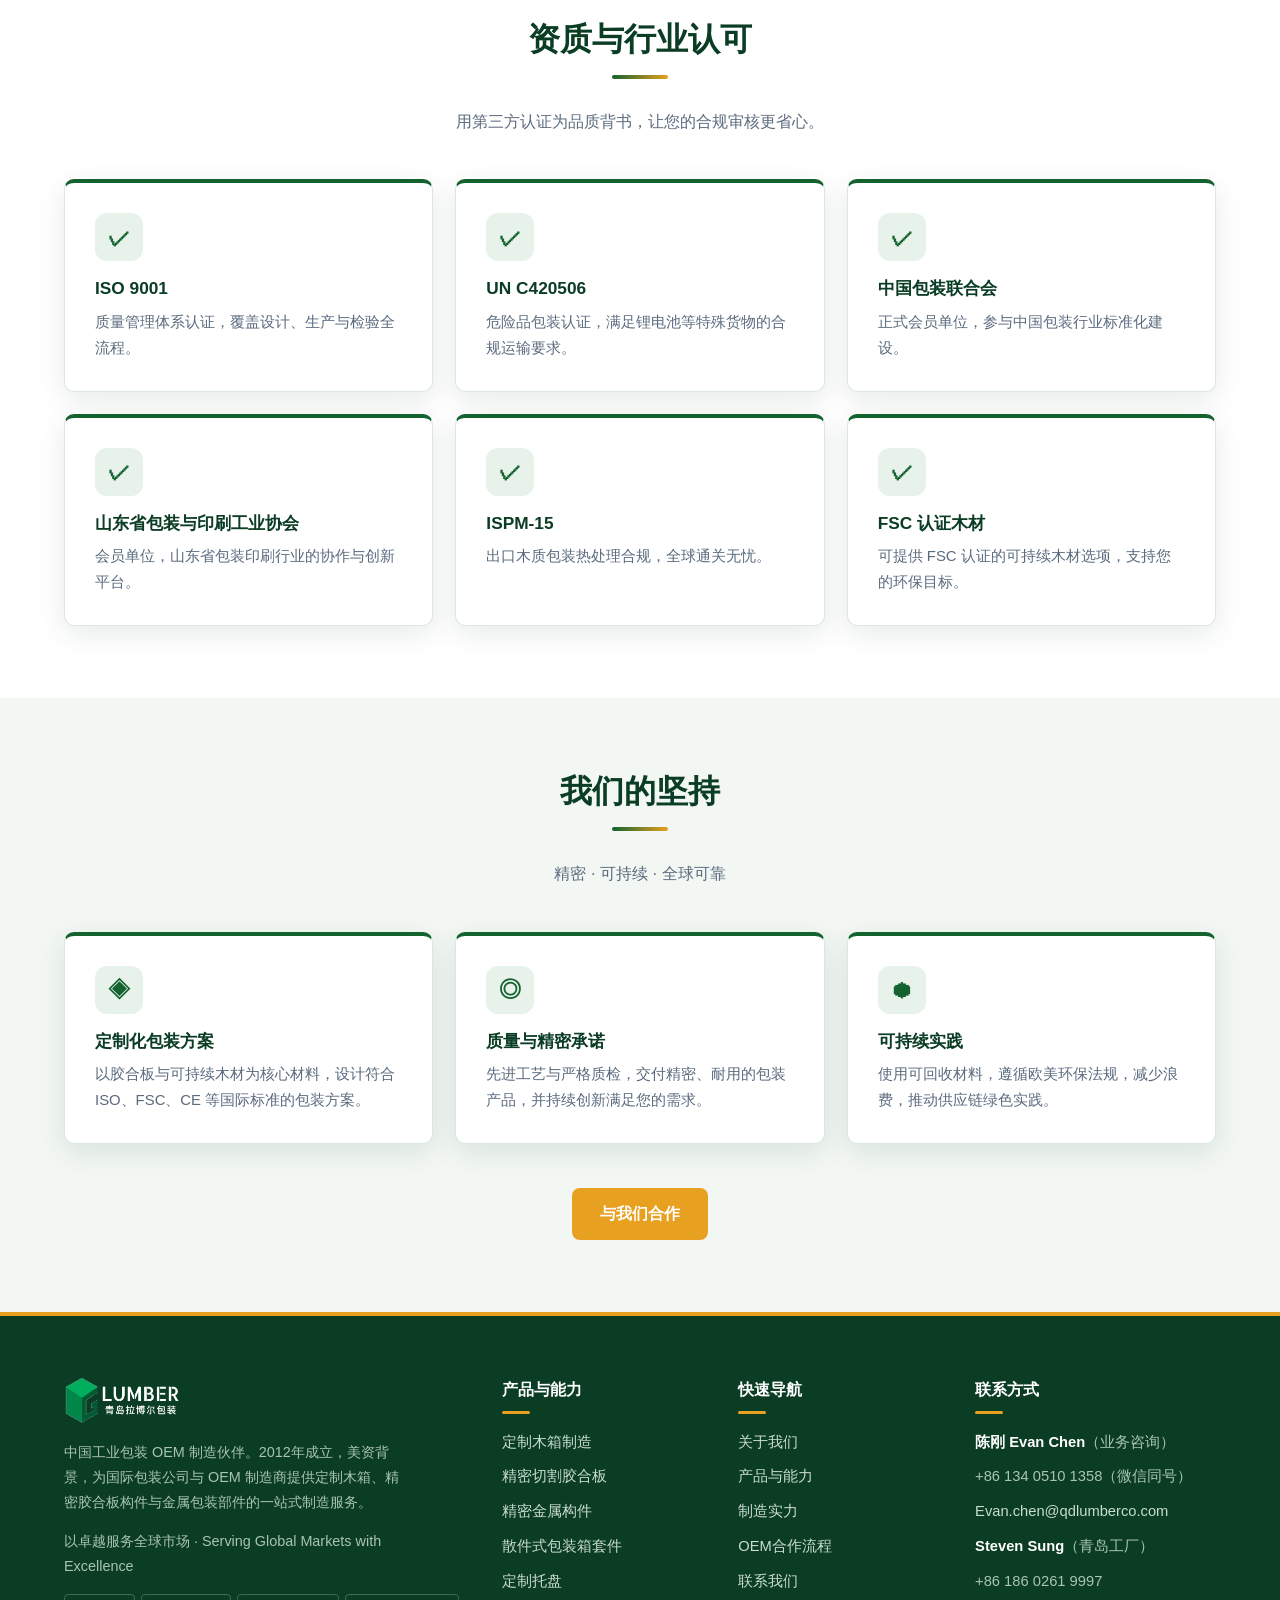
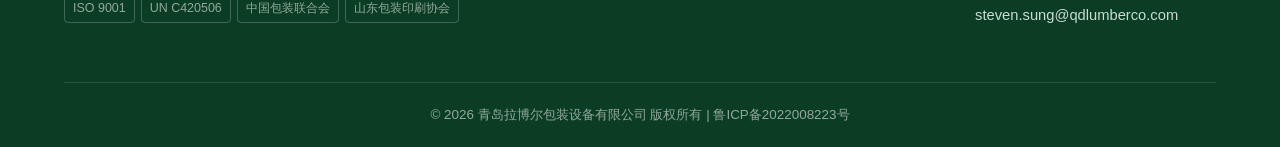
==== commit a085fc98: "v3: EN-aligned colors, footer tagline, FAQ, no military" ====
--- a/about.html
+++ b/about.html
@@ -71,7 +71,7 @@
           <tr><td><strong>🇺🇸 美国 · 俄勒冈</strong></td><td>集团总部 Marine Lumber，1946年创立</td><td>木材再加工、定制木包装，服务北美市场</td></tr>
           <tr><td><strong>🇨🇳 中国 · 青岛</strong></td><td>2012年投产；即墨生产基地、临沂胶合板基地，青岛与苏州办公室</td><td>定制木箱、胶合板构件、金属包装件，全球出口制造中心</td></tr>
           <tr><td><strong>🇧🇷 巴西</strong></td><td>2018年投产，12人精干团队</td><td>精密胶合板切割，连接南美生产与北美市场</td></tr>
-          <tr><td><strong>🇻🇳 越南</strong></td><td>2015年合资建厂，海归专业团队</td><td>军工与工业包装，设计创新见长，辐射东南亚</td></tr>
+          <tr><td><strong>🇻🇳 越南</strong></td><td>2015年合资建厂，海归专业团队</td><td>工业包装，设计创新见长，辐射东南亚</td></tr>
           <tr><td><strong>🇲🇽 墨西哥</strong></td><td>OEM 与分拨中心</td><td>贴近北美客户的组装与分拨支持</td></tr>
         </tbody>
       </table>
@@ -115,6 +115,7 @@
       <div class="footer-brand">
         <img class="footer-logo" src="assets/img/logo.png" alt="青岛拉博尔包装设备有限公司">
         <p>中国工业包装 OEM 制造伙伴。2012年成立，美资背景，为国际包装公司与 OEM 制造商提供定制木箱、精密胶合板构件与金属包装部件的一站式制造服务。</p>
+        <p class="footer-tagline">以卓越服务全球市场 · Serving Global Markets with Excellence</p>
         <div class="footer-certs"><span>ISO 9001</span><span>UN C420506</span><span>中国包装联合会</span><span>山东包装印刷协会</span></div>
       </div>
       <div>
--- a/assets/css/style.css
+++ b/assets/css/style.css
@@ -34,7 +34,7 @@
 /* ===== 顶部导航 ===== */
 .site-header{position:sticky;top:0;z-index:100;background:rgba(11,61,36,.97);backdrop-filter:blur(6px);box-shadow:0 2px 12px rgba(0,0,0,.18)}
 .nav-inner{display:flex;align-items:center;justify-content:space-between;height:68px}
-.brand{display:flex;align-items:center;gap:12px;color:#fff;font-weight:700;font-size:1.08rem}
+.brand{display:flex;align-items:center;gap:12px;color:#fff;font-weight:700;font-size:1rem;white-space:nowrap}
 .brand-logo{height:44px;width:auto;display:block}
 .brand small{display:block;font-size:.68rem;font-weight:400;color:#c9dccf;letter-spacing:.08em}
 .nav-links{display:flex;align-items:center;gap:6px;list-style:none}
@@ -83,6 +83,19 @@
 .card-body h3::before{content:"";display:inline-block;width:22px;height:4px;border-radius:2px;background:var(--steel);margin-right:8px;vertical-align:middle}
 .card-body p{font-size:.93rem;color:var(--muted);flex:1}
 .card-body a{margin-top:14px;font-weight:700;font-size:.92rem}
+/* ===== 卡片动画 ===== */
+/* 滚动显现：由 JS 加 .reveal，入视口后加 .visible */
+.reveal{opacity:0;transform:translateY(28px);transition:opacity .6s ease,transform .6s cubic-bezier(.22,.61,.36,1);transition-delay:var(--d,0s)}
+.reveal.visible{opacity:1;transform:none}
+@media (prefers-reduced-motion:reduce){.reveal{opacity:1;transform:none;transition:none}}
+/* 卡片悬停增强：顶部色条扫过 + 图片缓慢放大 */
+.card{position:relative}
+.card::after{content:"";position:absolute;top:0;left:0;height:4px;width:0;background:linear-gradient(90deg,var(--steel),var(--accent));transition:width .35s ease;z-index:2}
+.card:hover::after{width:100%}
+.card img{transition:transform .5s ease}
+.card:hover img{transform:scale(1.07)}
+.net-card,.contact-card{transition:transform .25s ease,box-shadow .25s ease}
+.net-card:hover,.contact-card:hover{transform:translateY(-6px);box-shadow:0 16px 36px rgba(11,61,36,.14)}
 
 /* ===== 全球网络 ===== */
 .network-grid{display:grid;grid-template-columns:repeat(5,1fr);gap:18px}
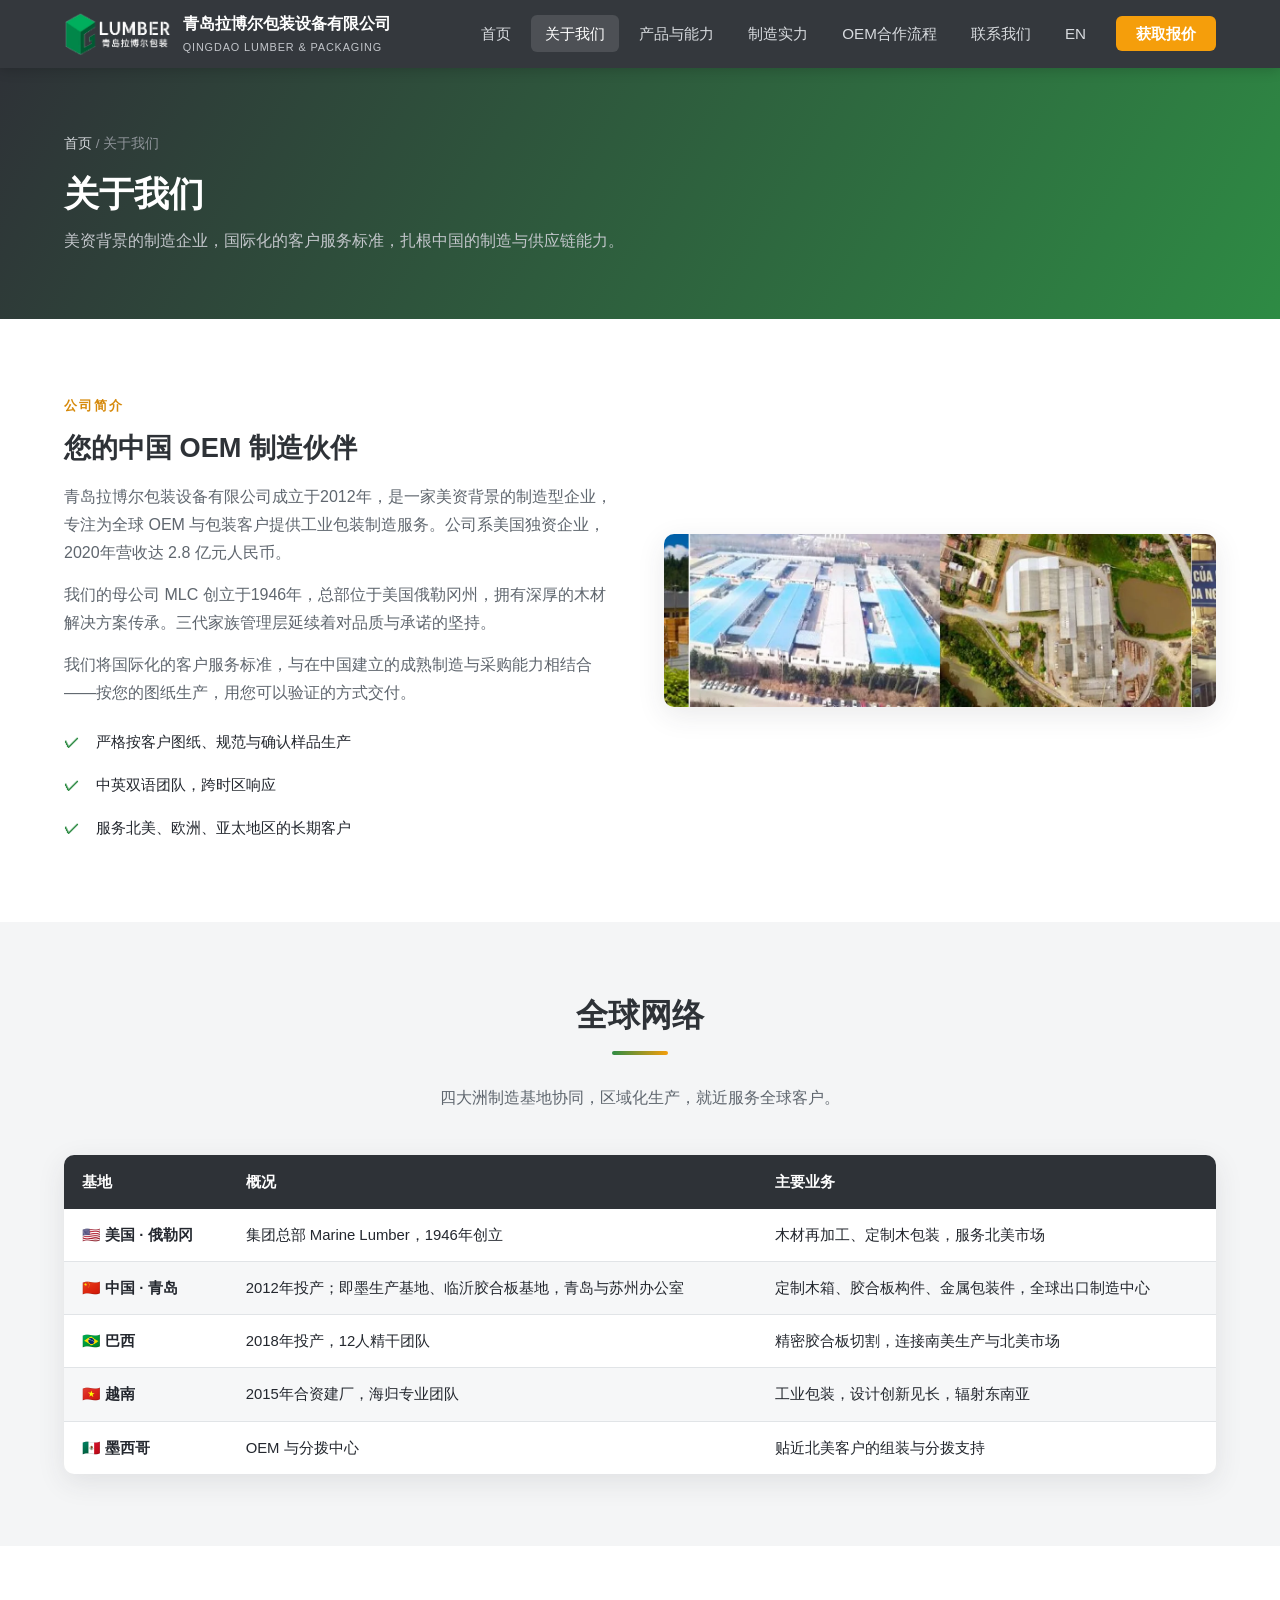
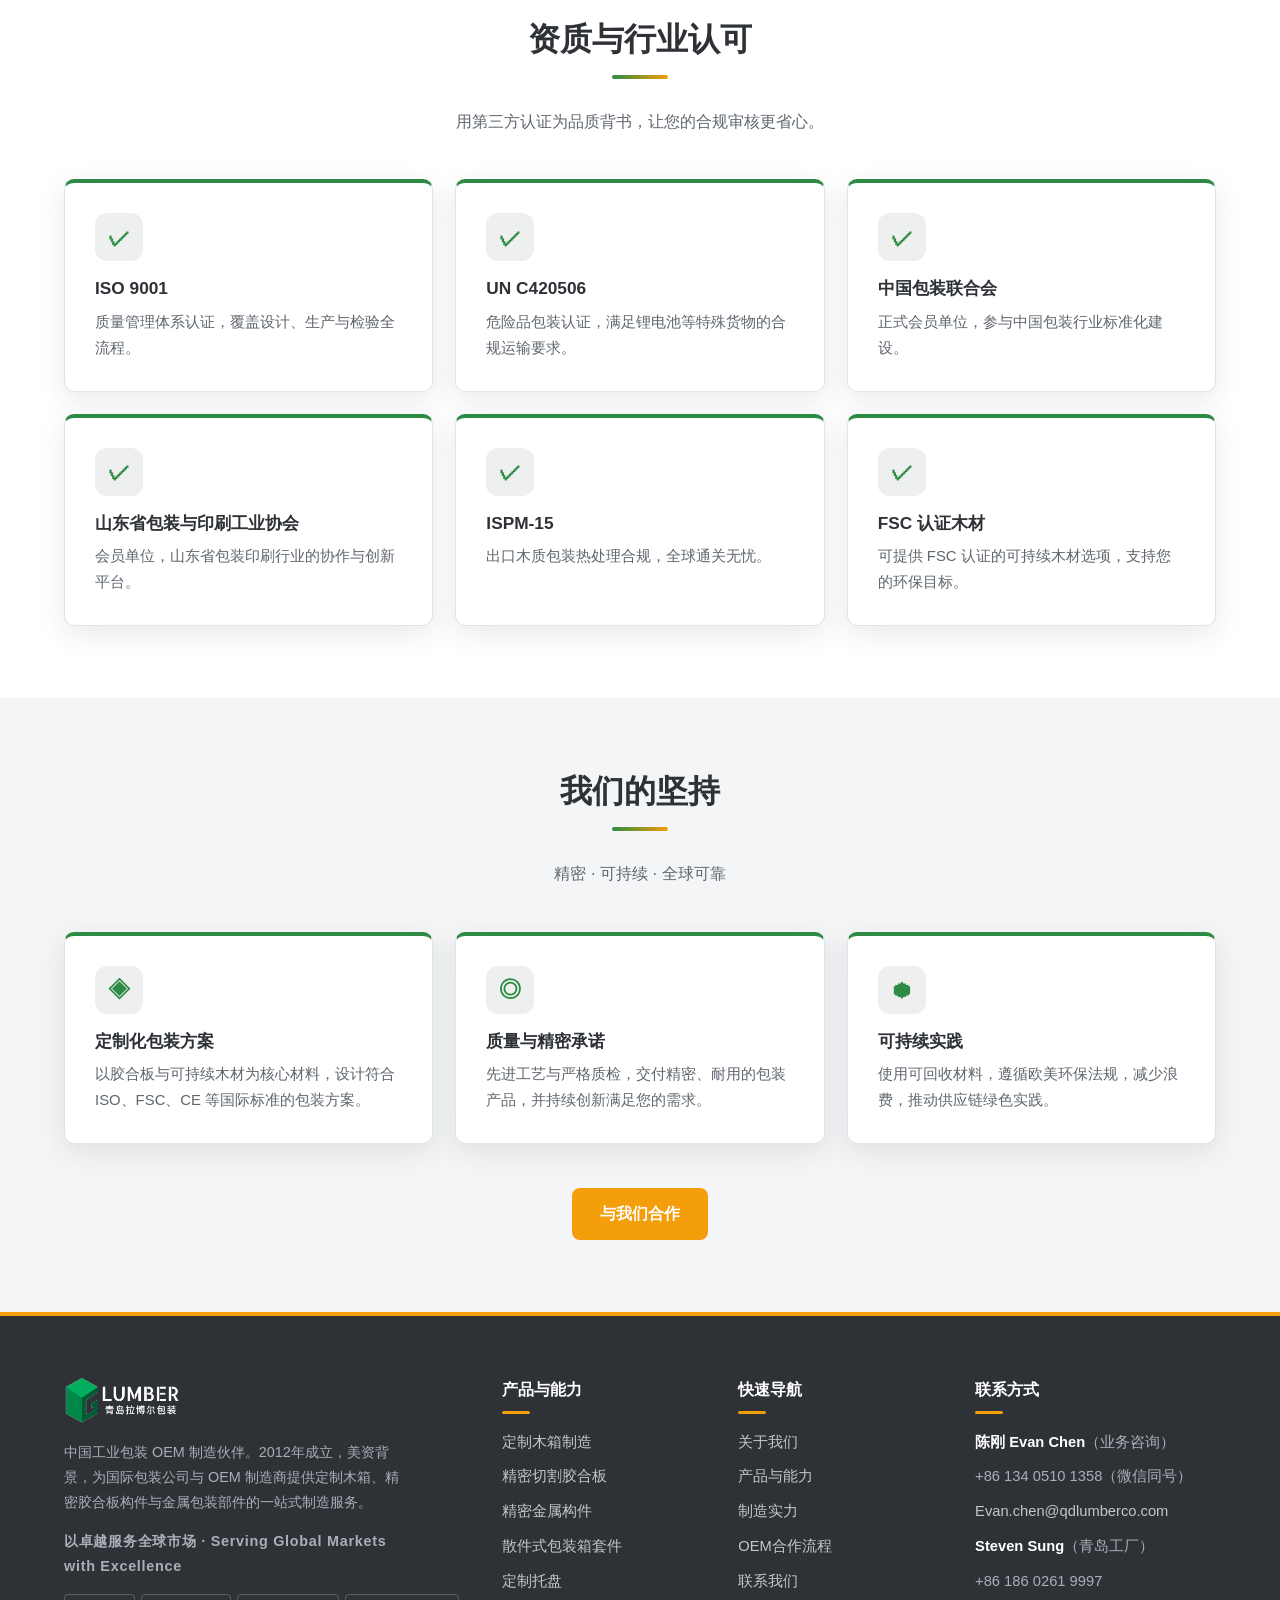
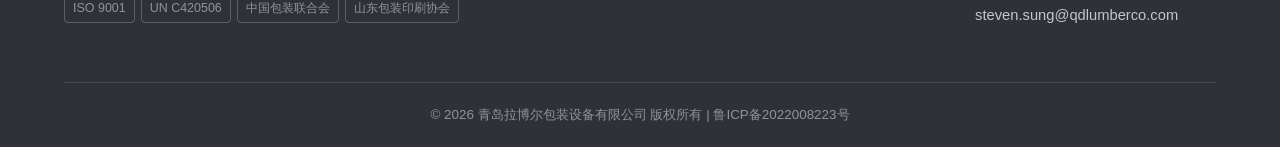
==== commit cd7797c1: "improvements: form backend, EN link, SEO, schema" ====
--- a/about.html
+++ b/about.html
@@ -8,6 +8,22 @@
 <meta name="keywords" content="青岛拉博尔包装设备有限公司,公司介绍,MLC,Marine Lumber,美资企业,全球制造基地,ISO 9001">
 <link rel="stylesheet" href="assets/css/style.css">
 <link rel="icon" type="image/png" href="assets/img/favicon.png">
+<script type="application/ld+json">
+{
+  "@context": "https://schema.org",
+  "@type": "Organization",
+  "name": "青岛拉博尔包装设备有限公司",
+  "alternateName": "Qingdao Lumber & Packaging",
+  "url": "https://hilaoboy-cloud.github.io/qdlumber/",
+  "logo": "https://hilaoboy-cloud.github.io/qdlumber/assets/img/logo.png",
+  "contactPoint": {
+    "@type": "ContactPoint",
+    "telephone": "+86-134-0510-1358",
+    "email": "Evan.chen@qdlumberco.com",
+    "contactType": "sales"
+  }
+}
+</script>
 </head>
 <body>
 
@@ -26,6 +42,7 @@
         <li><a data-nav="manufacturing.html" href="manufacturing.html">制造实力</a></li>
         <li><a data-nav="process.html" href="process.html">OEM合作流程</a></li>
         <li><a data-nav="contact.html" href="contact.html">联系我们</a></li>
+        <li><a class="lang-switch" href="https://en.qdlumber.com/" target="_blank" rel="noopener" aria-label="English version">EN</a></li>
         <li><a class="nav-cta" href="contact.html">获取报价</a></li>
       </ul>
     </nav>
--- a/assets/css/style.css
+++ b/assets/css/style.css
@@ -1,19 +1,19 @@
-/* 青岛木材与包装 — OEM 制造商官网样式
-   设计语言：深绿 + 森林绿 + 琥珀点缀，B2B 工业风 × 环保质感 */
+/* 青岛拉博尔包装设备有限公司 — OEM 制造商官网样式
+   设计语言：高级灰 + 叶绿 + 橙色点缀，B2B 工业风 */
 :root{
-  --navy:#0B3D24;
-  --navy-2:#08301C;
-  --steel:#14632F;
-  --steel-light:#E7F2EA;
-  --accent:#E8A020;
-  --accent-dark:#C07F16;
-  --ink:#1F2937;
-  --muted:#5b6b7e;
+  --graphite:#2E3237;
+  --graphite-2:#22252A;
+  --steel:#2E8B44;
+  --steel-light:#EDF0EE;
+  --accent:#F59E0B;
+  --accent-dark:#D6890A;
+  --ink:#23272E;
+  --muted:#5F666E;
   --bg:#ffffff;
-  --bg-soft:#F2F7F3;
-  --line:#DCE8DF;
+  --bg-soft:#F4F5F6;
+  --line:#E1E4E7;
   --radius:10px;
-  --shadow:0 8px 28px rgba(11,61,36,.10);
+  --shadow:0 8px 28px rgba(46,50,55,.10);
   --font:-apple-system,BlinkMacSystemFont,"PingFang SC","Hiragino Sans GB","Microsoft YaHei","Noto Sans SC","Segoe UI",sans-serif;
 }
 *{margin:0;padding:0;box-sizing:border-box}
@@ -25,58 +25,58 @@
 .container{max-width:1200px;margin:0 auto;padding:0 24px}
 section{padding:72px 0}
 .section-soft{background:var(--bg-soft)}
-h1,h2,h3{line-height:1.35;color:var(--navy);font-weight:700}
+h1,h2,h3{line-height:1.35;color:var(--graphite);font-weight:700}
 h2.section-title{font-size:2rem;text-align:center;margin-bottom:12px;position:relative;padding-bottom:16px}
 h2.section-title::after{content:"";display:block;width:56px;height:4px;border-radius:2px;background:linear-gradient(90deg,var(--steel),var(--accent));margin:14px auto 0}
 .section-sub{text-align:center;color:var(--muted);max-width:760px;margin:0 auto 44px;font-size:1.02rem}
 .eyebrow{display:inline-block;font-size:.82rem;letter-spacing:.14em;color:var(--accent-dark);font-weight:700;text-transform:uppercase;margin-bottom:12px}
 
 /* ===== 顶部导航 ===== */
-.site-header{position:sticky;top:0;z-index:100;background:rgba(11,61,36,.97);backdrop-filter:blur(6px);box-shadow:0 2px 12px rgba(0,0,0,.18)}
+.site-header{position:sticky;top:0;z-index:100;background:rgba(46,50,55,.97);backdrop-filter:blur(6px);box-shadow:0 2px 12px rgba(0,0,0,.18)}
 .nav-inner{display:flex;align-items:center;justify-content:space-between;height:68px}
 .brand{display:flex;align-items:center;gap:12px;color:#fff;font-weight:700;font-size:1rem;white-space:nowrap}
 .brand-logo{height:44px;width:auto;display:block}
-.brand small{display:block;font-size:.68rem;font-weight:400;color:#c9dccf;letter-spacing:.08em}
+.brand small{display:block;font-size:.68rem;font-weight:400;color:#C3C6CB;letter-spacing:.08em}
 .nav-links{display:flex;align-items:center;gap:6px;list-style:none}
-.nav-links a{color:#dcebe1;padding:10px 14px;border-radius:6px;font-size:.95rem;transition:.2s}
+.nav-links a{color:#D9DCE0;padding:10px 14px;border-radius:6px;font-size:.95rem;transition:.2s}
 .nav-links a:hover,.nav-links a.active{color:#fff;background:rgba(255,255,255,.12)}
 .btn{display:inline-block;background:var(--accent);color:#fff!important;padding:12px 28px;border-radius:8px;font-weight:700;border:none;cursor:pointer;transition:.2s;font-size:.98rem}
-.btn:hover{background:var(--accent-dark);transform:translateY(-1px);box-shadow:0 6px 16px rgba(232,160,32,.35)}
+.btn:hover{background:var(--accent-dark);transform:translateY(-1px);box-shadow:0 6px 16px rgba(245,158,11,.35)}
 .btn-outline{background:transparent;border:2px solid #fff;color:#fff!important}
-.btn-outline:hover{background:#fff;color:var(--navy)!important}
+.btn-outline:hover{background:#fff;color:var(--graphite)!important}
 .btn-green{background:var(--steel)}
-.btn-green:hover{background:#0e4f26;box-shadow:0 6px 16px rgba(20,99,47,.35)}
+.btn-green:hover{background:#256F39;box-shadow:0 6px 16px rgba(46,139,68,.35)}
 .nav-cta{margin-left:10px;padding:9px 20px!important;background:var(--accent);color:#fff!important;font-weight:700}
 .nav-cta:hover{background:var(--accent-dark)!important}
 .hamburger{display:none;background:none;border:none;cursor:pointer;padding:8px}
 .hamburger span{display:block;width:26px;height:3px;background:#fff;margin:5px 0;border-radius:2px;transition:.25s}
 
 /* ===== Hero ===== */
-.hero{position:relative;color:#fff;padding:110px 0 90px;overflow:hidden;background:var(--navy)}
+.hero{position:relative;color:#fff;padding:110px 0 90px;overflow:hidden;background:var(--graphite)}
 .hero-bg{position:absolute;inset:0;object-fit:cover;width:100%;height:100%;opacity:.38}
-.hero::after{content:"";position:absolute;inset:0;background:linear-gradient(100deg,rgba(11,61,36,.93) 20%,rgba(11,61,36,.58) 60%,rgba(20,99,47,.28))}
+.hero::after{content:"";position:absolute;inset:0;background:linear-gradient(100deg,rgba(46,50,55,.93) 20%,rgba(46,50,55,.58) 60%,rgba(46,139,68,.28))}
 .hero-inner{position:relative;z-index:2;max-width:1200px;margin:0 auto;padding:0 24px}
 .hero .eyebrow{color:var(--accent)}
 .hero h1{color:#fff;font-size:2.7rem;max-width:720px;margin-bottom:18px}
-.hero p.lead{font-size:1.12rem;color:#d4e4da;max-width:640px;margin-bottom:32px}
+.hero p.lead{font-size:1.12rem;color:#D6D9DD;max-width:640px;margin-bottom:32px}
 .hero-actions{display:flex;gap:14px;flex-wrap:wrap}
 .hero-badges{display:flex;gap:26px;margin-top:44px;flex-wrap:wrap}
-.hero-badges div{font-size:.88rem;color:#a9c4b2}
+.hero-badges div{font-size:.88rem;color:#A9AFB6}
 .hero-badges strong{display:block;color:#fff;font-size:1.25rem}
 
 /* ===== 数据条 ===== */
-.stats{background:var(--navy-2);color:#fff;padding:0;border-top:3px solid var(--accent)}
+.stats{background:var(--graphite-2);color:#fff;padding:0;border-top:3px solid var(--accent)}
 .stats-grid{display:grid;grid-template-columns:repeat(5,1fr);text-align:center}
 .stat{padding:34px 10px;border-left:1px solid rgba(255,255,255,.12)}
 .stat:first-child{border-left:none}
 .stat .num{font-size:2.1rem;font-weight:800;color:#fff}
 .stat .num em{font-style:normal;color:var(--accent)}
-.stat .label{font-size:.86rem;color:#a9c4b2;margin-top:6px}
+.stat .label{font-size:.86rem;color:#A9AFB6;margin-top:6px}
 
 /* ===== 能力卡片 ===== */
 .cap-grid{display:grid;grid-template-columns:repeat(4,1fr);gap:22px}
 .card{background:#fff;border:1px solid var(--line);border-radius:var(--radius);overflow:hidden;box-shadow:var(--shadow);transition:.25s;display:flex;flex-direction:column}
-.card:hover{transform:translateY(-6px);box-shadow:0 16px 36px rgba(11,61,36,.16);border-color:var(--steel)}
+.card:hover{transform:translateY(-6px);box-shadow:0 16px 36px rgba(46,50,55,.16);border-color:var(--steel)}
 .card img{height:190px;width:100%;object-fit:cover}
 .card-body{padding:24px;display:flex;flex-direction:column;flex:1}
 .card-body h3{font-size:1.12rem;margin-bottom:10px}
@@ -95,7 +95,7 @@
 .card img{transition:transform .5s ease}
 .card:hover img{transform:scale(1.07)}
 .net-card,.contact-card{transition:transform .25s ease,box-shadow .25s ease}
-.net-card:hover,.contact-card:hover{transform:translateY(-6px);box-shadow:0 16px 36px rgba(11,61,36,.14)}
+.net-card:hover,.contact-card:hover{transform:translateY(-6px);box-shadow:0 16px 36px rgba(46,50,55,.14)}
 
 /* ===== 全球网络 ===== */
 .network-grid{display:grid;grid-template-columns:repeat(5,1fr);gap:18px}
@@ -112,16 +112,16 @@
 .why p{font-size:.93rem;color:var(--muted)}
 
 /* ===== CTA 横幅 ===== */
-.cta-band{background:linear-gradient(120deg,var(--navy),var(--steel));color:#fff;text-align:center;padding:64px 24px;border-radius:18px;margin:20px 0}
+.cta-band{background:linear-gradient(120deg,var(--graphite),var(--steel));color:#fff;text-align:center;padding:64px 24px;border-radius:18px;margin:20px 0}
 .cta-band h2{color:#fff;font-size:1.9rem;margin-bottom:12px}
-.cta-band p{color:#d4e4da;margin-bottom:26px;max-width:620px;margin-left:auto;margin-right:auto}
+.cta-band p{color:#D6D9DD;margin-bottom:26px;max-width:620px;margin-left:auto;margin-right:auto}
 
 /* ===== 内页标题 ===== */
-.page-hero{background:linear-gradient(120deg,var(--navy),var(--steel));color:#fff;padding:64px 0;position:relative;overflow:hidden}
+.page-hero{background:linear-gradient(120deg,var(--graphite),var(--steel));color:#fff;padding:64px 0;position:relative;overflow:hidden}
 .page-hero h1{color:#fff;font-size:2.2rem;margin-bottom:10px}
-.page-hero p{color:#c9dccf;max-width:720px}
-.breadcrumb{font-size:.85rem;color:#93a89a;margin-bottom:14px}
-.breadcrumb a{color:#d4e4da}
+.page-hero p{color:#C3C6CB;max-width:720px}
+.breadcrumb{font-size:.85rem;color:#8F949A;margin-bottom:14px}
+.breadcrumb a{color:#D6D9DD}
 
 /* ===== 图文排版 ===== */
 .split{display:grid;grid-template-columns:1fr 1fr;gap:48px;align-items:center}
@@ -134,17 +134,17 @@
 
 /* ===== 设备表 / 规格表 ===== */
 .spec-table{width:100%;border-collapse:collapse;background:#fff;border-radius:var(--radius);overflow:hidden;box-shadow:var(--shadow);font-size:.93rem}
-.spec-table th{background:var(--navy);color:#fff;text-align:left;padding:14px 18px;font-weight:600}
+.spec-table th{background:var(--graphite);color:#fff;text-align:left;padding:14px 18px;font-weight:600}
 .spec-table td{padding:13px 18px;border-bottom:1px solid var(--line);vertical-align:top}
 .spec-table tr:last-child td{border-bottom:none}
-.spec-table tr:nth-child(even) td{background:#F4F9F5}
+.spec-table tr:nth-child(even) td{background:#F6F7F8}
 .tag{display:inline-block;background:var(--steel-light);color:var(--steel);font-size:.78rem;font-weight:700;padding:3px 10px;border-radius:20px;margin-right:6px}
 
 /* ===== 流程时间线 ===== */
 .timeline{position:relative;max-width:860px;margin:0 auto;padding-left:34px}
 .timeline::before{content:"";position:absolute;left:11px;top:6px;bottom:6px;width:3px;background:var(--line);border-radius:2px}
 .step{position:relative;padding:0 0 38px 28px}
-.step::before{content:attr(data-n);position:absolute;left:-34px;top:0;width:46px;height:46px;border-radius:50%;background:var(--steel);color:#fff;font-weight:800;display:flex;align-items:center;justify-content:center;font-size:1.05rem;box-shadow:0 4px 12px rgba(20,99,47,.4)}
+.step::before{content:attr(data-n);position:absolute;left:-34px;top:0;width:46px;height:46px;border-radius:50%;background:var(--steel);color:#fff;font-weight:800;display:flex;align-items:center;justify-content:center;font-size:1.05rem;box-shadow:0 4px 12px rgba(46,139,68,.4)}
 .step h3{font-size:1.2rem;margin-bottom:8px}
 .step p{color:var(--muted);font-size:.95rem}
 .pillars{display:grid;grid-template-columns:repeat(3,1fr);gap:22px;margin-top:8px}
@@ -155,8 +155,8 @@
 .field{margin-bottom:18px}
 .field label{display:block;font-weight:600;margin-bottom:7px;font-size:.93rem}
 .field label i{font-style:normal;color:var(--accent-dark)}
-.field input,.field textarea,.field select{width:100%;padding:12px 14px;border:1.5px solid var(--line);border-radius:8px;font-family:inherit;font-size:.95rem;transition:.2s;background:#fbfdfc}
-.field input:focus,.field textarea:focus{outline:none;border-color:var(--steel);box-shadow:0 0 0 3px rgba(20,99,47,.15)}
+.field input,.field textarea,.field select{width:100%;padding:12px 14px;border:1.5px solid var(--line);border-radius:8px;font-family:inherit;font-size:.95rem;transition:.2s;background:#FBFCFE}
+.field input:focus,.field textarea:focus{outline:none;border-color:var(--steel);box-shadow:0 0 0 3px rgba(46,139,68,.15)}
 .field .err{color:#c0392b;font-size:.82rem;margin-top:5px;display:none}
 .field.invalid input,.field.invalid textarea{border-color:#c0392b}
 .field.invalid .err{display:block}
@@ -166,27 +166,33 @@
 .contact-card p{font-size:.94rem;color:var(--muted);margin-bottom:6px}
 .contact-card strong{color:var(--ink)}
 
+/* ===== FAQ ===== */
+.faq-grid{display:grid;grid-template-columns:1fr 1fr;gap:22px}
+.faq-wide{grid-column:1/-1}
+@media(max-width:768px){.faq-grid{grid-template-columns:1fr}}
+
 /* ===== 页脚 ===== */
-.site-footer{background:var(--navy);color:#c9dccf;padding:60px 0 0;font-size:.92rem;border-top:4px solid var(--accent)}
+.site-footer{background:var(--graphite);color:#C3C6CB;padding:60px 0 0;font-size:.92rem;border-top:4px solid var(--accent)}
 .footer-grid{display:grid;grid-template-columns:2fr 1fr 1fr 1.2fr;gap:36px;margin-bottom:44px}
 .footer-brand img.footer-logo{height:48px;width:auto;display:block;margin-bottom:16px}
-.footer-brand p{font-size:.9rem;color:#a9c4b2;margin-bottom:14px;max-width:340px}
-.footer-certs{font-size:.78rem;color:#93a89a;line-height:2}
+.footer-brand p{font-size:.9rem;color:#A9AFB6;margin-bottom:14px;max-width:340px}
+.footer-tagline{color:#3DA758;font-size:.85rem;font-weight:600;letter-spacing:.05em;margin-bottom:14px}
+.footer-certs{font-size:.78rem;color:#8F949A;line-height:2}
 .footer-certs span{display:inline-block;border:1px solid rgba(255,255,255,.22);border-radius:4px;padding:1px 8px;margin:0 6px 6px 0}
 .site-footer h4{color:#fff;font-size:1rem;margin-bottom:16px;position:relative;padding-bottom:10px}
 .site-footer h4::after{content:"";position:absolute;left:0;bottom:0;width:28px;height:3px;border-radius:2px;background:var(--accent)}
 .site-footer ul{list-style:none}
 .site-footer li{margin-bottom:9px}
-.site-footer a{color:#c9dccf}
+.site-footer a{color:#C3C6CB}
 .site-footer a:hover{color:var(--accent)}
-.footer-contact li{color:#a9c4b2}
+.footer-contact li{color:#A9AFB6}
 .footer-contact strong{color:#fff;font-weight:600}
-.footer-bottom{border-top:1px solid rgba(255,255,255,.12);padding:20px 0;text-align:center;font-size:.84rem;color:#93a89a}
+.footer-bottom{border-top:1px solid rgba(255,255,255,.12);padding:20px 0;text-align:center;font-size:.84rem;color:#8F949A}
 
 /* ===== 浮动按钮 ===== */
 .to-top{position:fixed;right:22px;bottom:22px;width:46px;height:46px;border-radius:50%;background:var(--steel);color:#fff;border:none;cursor:pointer;font-size:1.2rem;display:none;box-shadow:var(--shadow);z-index:90}
 .to-top.show{display:block}
-.to-top:hover{background:var(--navy)}
+.to-top:hover{background:var(--graphite)}
 
 /* ===== 响应式 ===== */
 @media(max-width:1024px){
@@ -201,7 +207,7 @@
   section{padding:52px 0}
   .hero h1{font-size:1.9rem}
   .hamburger{display:block}
-  .nav-links{position:absolute;top:68px;left:0;right:0;background:var(--navy-2);flex-direction:column;align-items:stretch;padding:12px 20px 20px;display:none;box-shadow:0 12px 24px rgba(0,0,0,.25)}
+  .nav-links{position:absolute;top:68px;left:0;right:0;background:var(--graphite-2);flex-direction:column;align-items:stretch;padding:12px 20px 20px;display:none;box-shadow:0 12px 24px rgba(0,0,0,.25)}
   .nav-links.open{display:flex}
   .nav-links a{padding:12px 8px;border-bottom:1px solid rgba(255,255,255,.08)}
   .nav-cta{margin:10px 0 0;text-align:center}
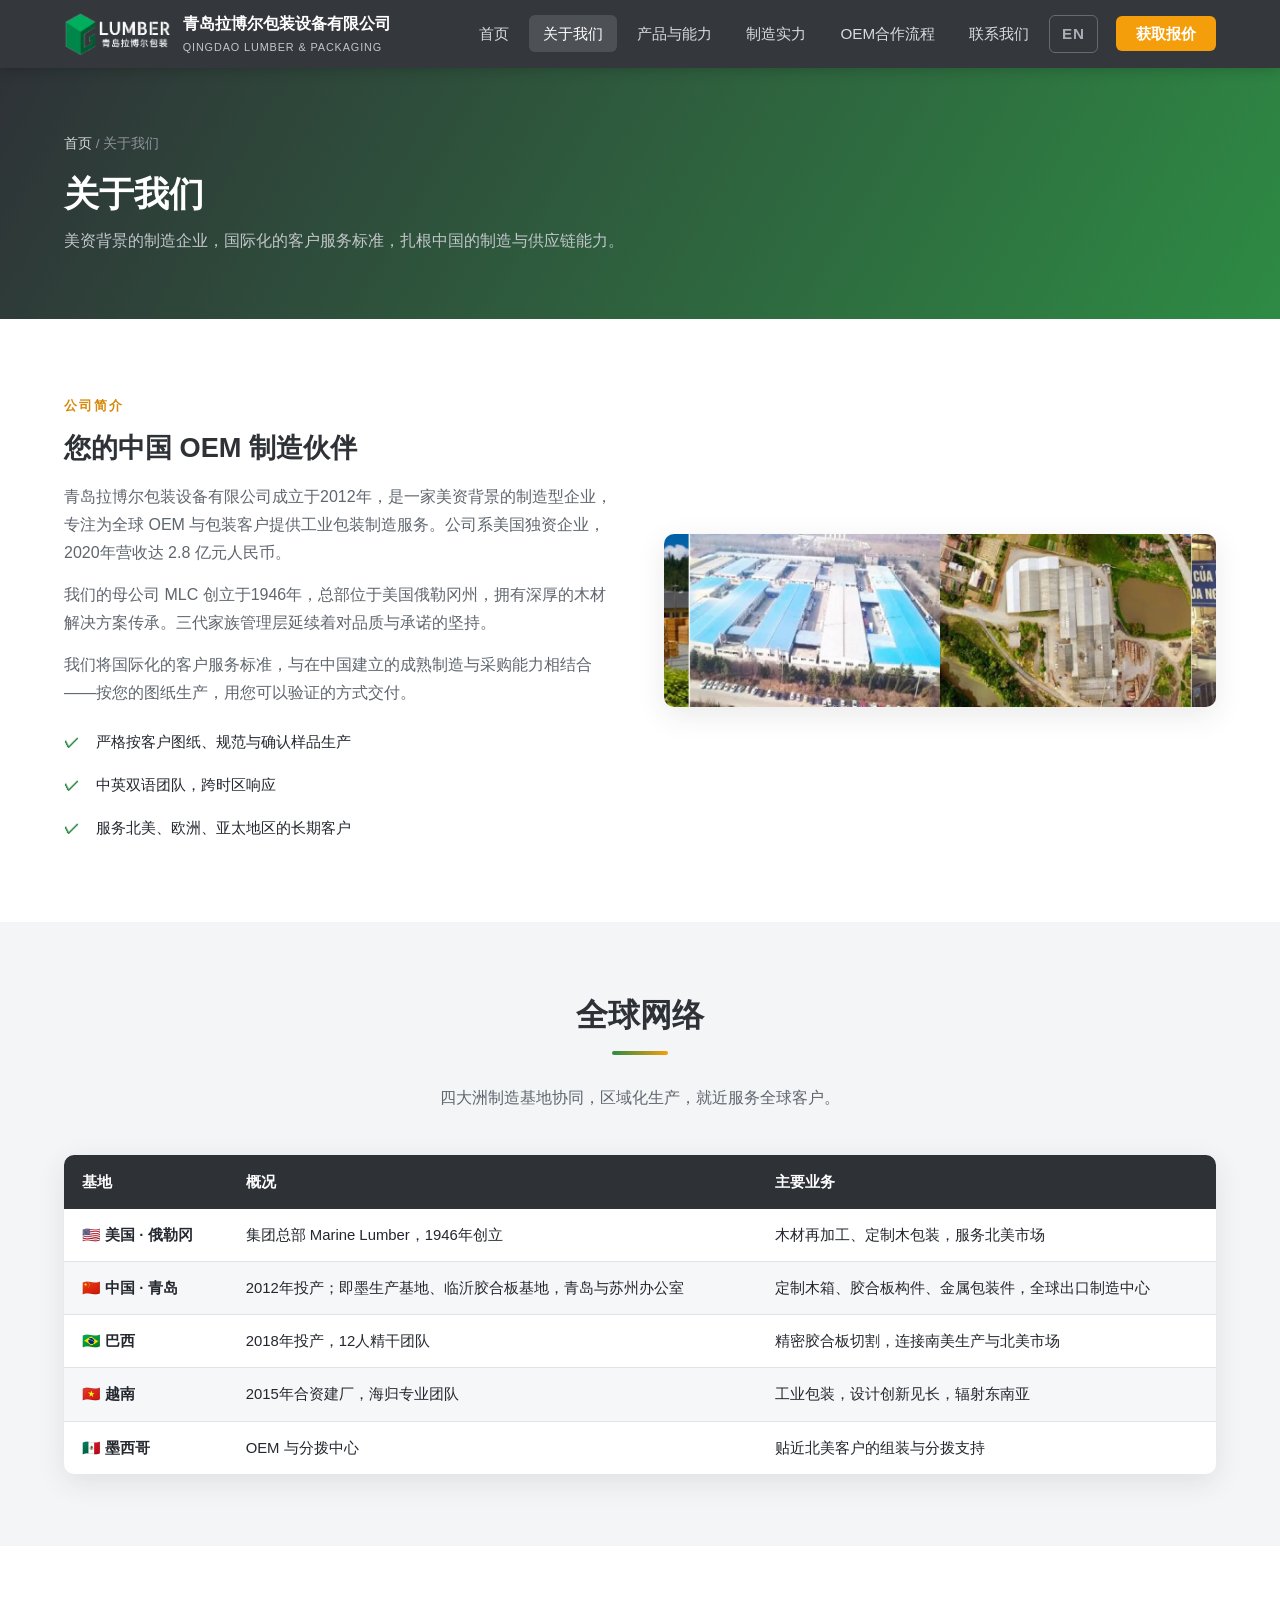
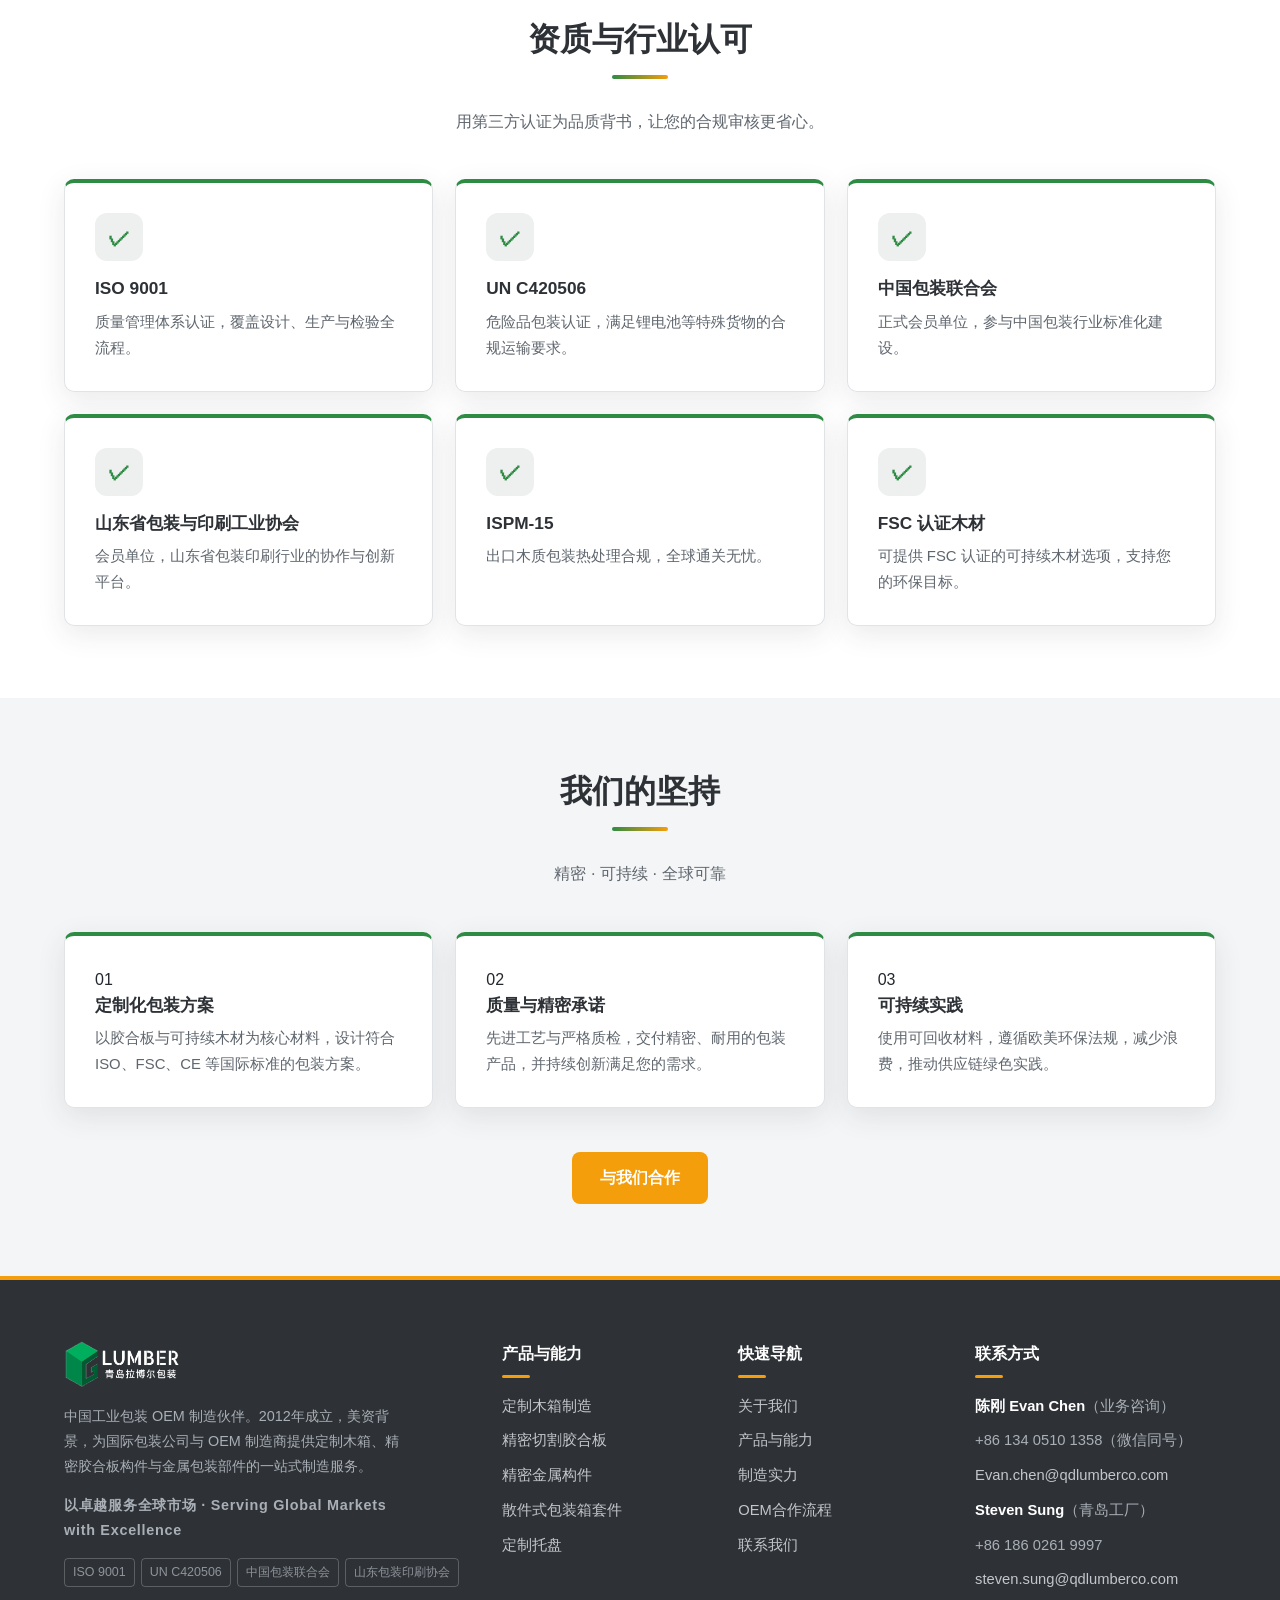
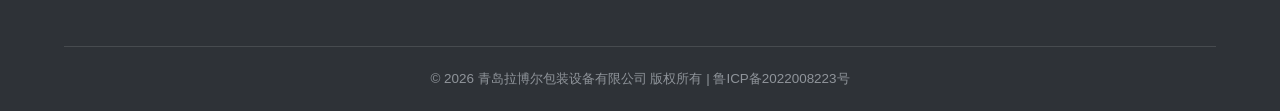
==== commit fc307d6f: "v6: design polish" ====
--- a/about.html
+++ b/about.html
@@ -7,6 +7,9 @@
 <meta name="description" content="青岛拉博尔包装设备有限公司成立于2012年，美资制造企业，母公司MLC 1946年创立于美国俄勒冈。集团在美国、中国、巴西、越南布局制造基地，ISO 9001与UN危险品包装认证。">
 <meta name="keywords" content="青岛拉博尔包装设备有限公司,公司介绍,MLC,Marine Lumber,美资企业,全球制造基地,ISO 9001">
 <link rel="stylesheet" href="assets/css/style.css">
+<link rel="preconnect" href="https://fonts.googleapis.com">
+<link rel="preconnect" href="https://fonts.gstatic.com" crossorigin>
+<link href="https://fonts.googleapis.com/css2?family=Archivo:wght@400;500;600;700;800&display=swap" rel="stylesheet">
 <link rel="icon" type="image/png" href="assets/img/favicon.png">
 <script type="application/ld+json">
 {
@@ -115,9 +118,9 @@
       <h2 class="section-title">我们的坚持</h2>
       <p class="section-sub">精密 · 可持续 · 全球可靠</p>
       <div class="why-grid">
-        <div class="why"><div class="icon">◈</div><h3>定制化包装方案</h3><p>以胶合板与可持续木材为核心材料，设计符合 ISO、FSC、CE 等国际标准的包装方案。</p></div>
-        <div class="why"><div class="icon">◎</div><h3>质量与精密承诺</h3><p>先进工艺与严格质检，交付精密、耐用的包装产品，并持续创新满足您的需求。</p></div>
-        <div class="why"><div class="icon">⬢</div><h3>可持续实践</h3><p>使用可回收材料，遵循欧美环保法规，减少浪费，推动供应链绿色实践。</p></div>
+        <div class="why"><div class="icon-num">01</div><h3>定制化包装方案</h3><p>以胶合板与可持续木材为核心材料，设计符合 ISO、FSC、CE 等国际标准的包装方案。</p></div>
+        <div class="why"><div class="icon-num">02</div><h3>质量与精密承诺</h3><p>先进工艺与严格质检，交付精密、耐用的包装产品，并持续创新满足您的需求。</p></div>
+        <div class="why"><div class="icon-num">03</div><h3>可持续实践</h3><p>使用可回收材料，遵循欧美环保法规，减少浪费，推动供应链绿色实践。</p></div>
       </div>
       <div style="text-align:center;margin-top:44px">
         <a class="btn" href="contact.html">与我们合作</a>
--- a/assets/css/style.css
+++ b/assets/css/style.css
@@ -48,13 +48,16 @@
 .btn-green:hover{background:#256F39;box-shadow:0 6px 16px rgba(46,139,68,.35)}
 .nav-cta{margin-left:10px;padding:9px 20px!important;background:var(--accent);color:#fff!important;font-weight:700}
 .nav-cta:hover{background:var(--accent-dark)!important}
+/* EN 语言切换：克制的小字样式 */
+.lang-switch{display:inline-block;font-size:.8rem;font-weight:600;letter-spacing:.06em;color:#A9AFB6!important;border:1px solid rgba(255,255,255,.25);border-radius:20px;padding:5px 12px!important;margin-right:2px;transition:.2s}
+.lang-switch:hover{color:#fff!important;border-color:rgba(255,255,255,.6)}
 .hamburger{display:none;background:none;border:none;cursor:pointer;padding:8px}
 .hamburger span{display:block;width:26px;height:3px;background:#fff;margin:5px 0;border-radius:2px;transition:.25s}
 
 /* ===== Hero ===== */
 .hero{position:relative;color:#fff;padding:110px 0 90px;overflow:hidden;background:var(--graphite)}
-.hero-bg{position:absolute;inset:0;object-fit:cover;width:100%;height:100%;opacity:.38}
-.hero::after{content:"";position:absolute;inset:0;background:linear-gradient(100deg,rgba(46,50,55,.93) 20%,rgba(46,50,55,.58) 60%,rgba(46,139,68,.28))}
+.hero-bg{position:absolute;inset:0;object-fit:cover;width:100%;height:100%;opacity:.48}
+.hero::after{content:"";position:absolute;inset:0;background:linear-gradient(100deg,rgba(46,50,55,.74) 20%,rgba(46,50,55,.46) 60%,rgba(46,139,68,.22))}
 .hero-inner{position:relative;z-index:2;max-width:1200px;margin:0 auto;padding:0 24px}
 .hero .eyebrow{color:var(--accent)}
 .hero h1{color:#fff;font-size:2.7rem;max-width:720px;margin-bottom:18px}
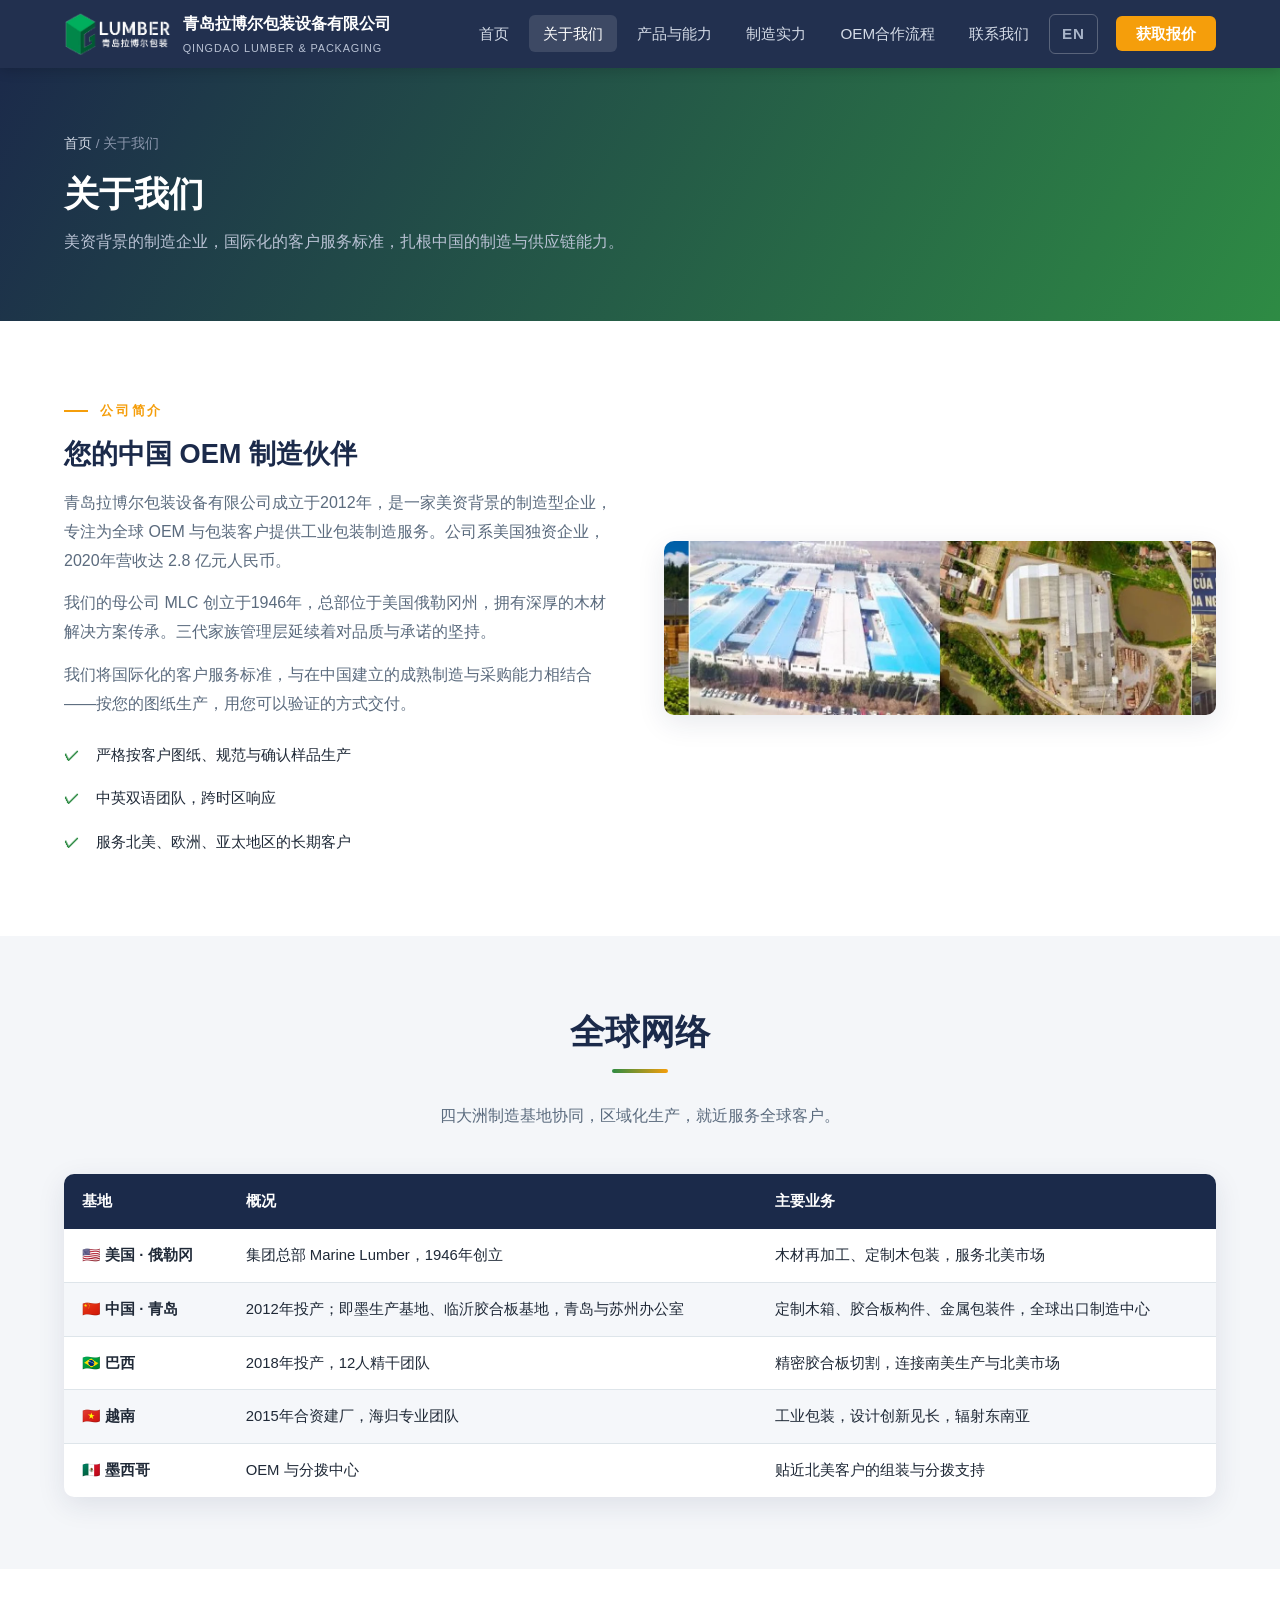
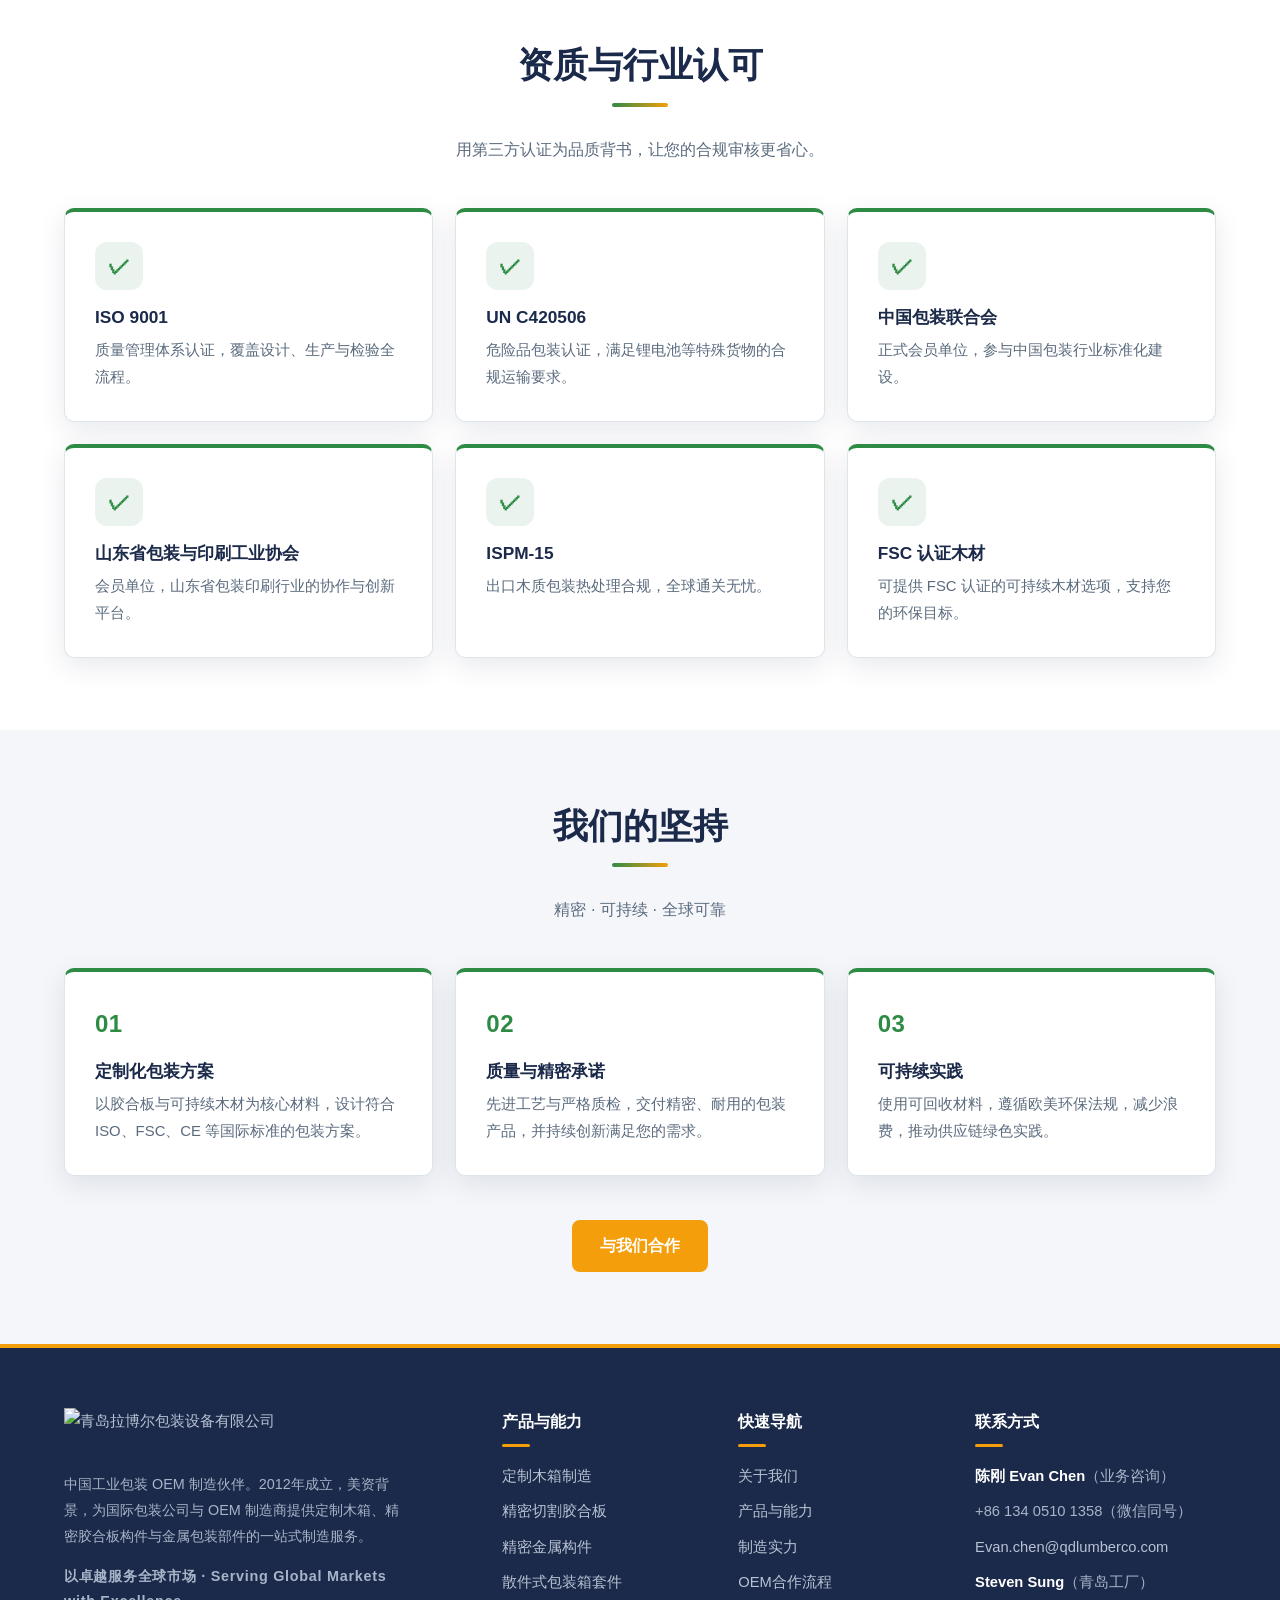
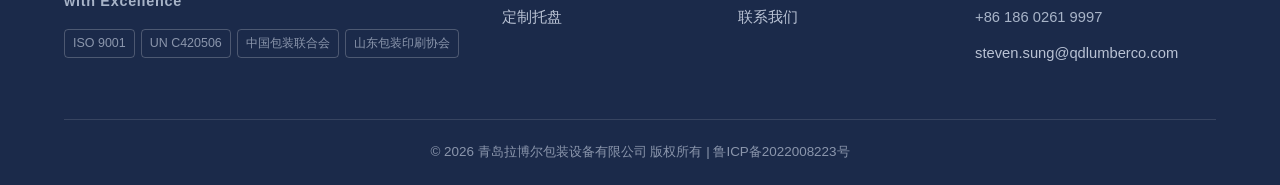
==== commit 9456ce0f: "v7: light minimalist theme" ====
--- a/about.html
+++ b/about.html
@@ -133,7 +133,7 @@
   <div class="container">
     <div class="footer-grid">
       <div class="footer-brand">
-        <img class="footer-logo" src="assets/img/logo.png" alt="青岛拉博尔包装设备有限公司">
+        <img class="footer-logo" src="assets/img/logo-light.png" alt="青岛拉博尔包装设备有限公司">
         <p>中国工业包装 OEM 制造伙伴。2012年成立，美资背景，为国际包装公司与 OEM 制造商提供定制木箱、精密胶合板构件与金属包装部件的一站式制造服务。</p>
         <p class="footer-tagline">以卓越服务全球市场 · Serving Global Markets with Excellence</p>
         <div class="footer-certs"><span>ISO 9001</span><span>UN C420506</span><span>中国包装联合会</span><span>山东包装印刷协会</span></div>
--- a/assets/css/style.css
+++ b/assets/css/style.css
@@ -1,91 +1,107 @@
 /* 青岛拉博尔包装设备有限公司 — OEM 制造商官网样式
-   设计语言：高级灰 + 叶绿 + 橙色点缀，B2B 工业风 */
+   设计语言：藏青 + 叶绿 + 橙色点缀，与英文站 en.qdlumber.com 同语言，B2B 工业风 */
 :root{
-  --graphite:#2E3237;
-  --graphite-2:#22252A;
+  --navy:#1B2A4A;
+  --navy-2:#131E36;
   --steel:#2E8B44;
-  --steel-light:#EDF0EE;
+  --steel-light:#EAF3ED;
   --accent:#F59E0B;
   --accent-dark:#D6890A;
-  --ink:#23272E;
-  --muted:#5F666E;
+  --ink:#1F2937;
+  --muted:#5b6b7e;
   --bg:#ffffff;
-  --bg-soft:#F4F5F6;
-  --line:#E1E4E7;
+  --bg-soft:#F4F6F9;
+  --line:#DEE5EA;
   --radius:10px;
-  --shadow:0 8px 28px rgba(46,50,55,.10);
-  --font:-apple-system,BlinkMacSystemFont,"PingFang SC","Hiragino Sans GB","Microsoft YaHei","Noto Sans SC","Segoe UI",sans-serif;
+  --shadow:0 8px 28px rgba(27,42,74,.10);
+  --font:"Archivo",-apple-system,BlinkMacSystemFont,"PingFang SC","Hiragino Sans GB","Microsoft YaHei","Noto Sans SC","Segoe UI",sans-serif;
+  --font-latin:"Archivo","Helvetica Neue",Arial,sans-serif;
 }
 *{margin:0;padding:0;box-sizing:border-box}
+::selection{background:var(--steel);color:#fff}
+a:focus-visible,button:focus-visible{outline:2px solid var(--accent);outline-offset:3px}
 html{scroll-behavior:smooth}
-body{font-family:var(--font);color:var(--ink);line-height:1.75;background:var(--bg);-webkit-font-smoothing:antialiased}
+body{font-family:var(--font);color:var(--ink);line-height:1.8;background:var(--bg);-webkit-font-smoothing:antialiased}
 img{max-width:100%;display:block}
 a{color:var(--steel);text-decoration:none}
 a:hover{color:var(--accent-dark)}
 .container{max-width:1200px;margin:0 auto;padding:0 24px}
 section{padding:72px 0}
 .section-soft{background:var(--bg-soft)}
-h1,h2,h3{line-height:1.35;color:var(--graphite);font-weight:700}
-h2.section-title{font-size:2rem;text-align:center;margin-bottom:12px;position:relative;padding-bottom:16px}
+h1,h2,h3{line-height:1.35;color:var(--navy);font-weight:700}
+h2.section-title{font-size:2.2rem;text-align:center;margin-bottom:12px;position:relative;padding-bottom:16px}
 h2.section-title::after{content:"";display:block;width:56px;height:4px;border-radius:2px;background:linear-gradient(90deg,var(--steel),var(--accent));margin:14px auto 0}
 .section-sub{text-align:center;color:var(--muted);max-width:760px;margin:0 auto 44px;font-size:1.02rem}
-.eyebrow{display:inline-block;font-size:.82rem;letter-spacing:.14em;color:var(--accent-dark);font-weight:700;text-transform:uppercase;margin-bottom:12px}
+.eyebrow{display:inline-flex;align-items:center;gap:12px;font-family:var(--font-latin);font-size:.8rem;letter-spacing:.22em;color:var(--accent);font-weight:700;text-transform:uppercase;margin-bottom:14px}
+.eyebrow::before{content:"";width:24px;height:2px;background:var(--accent);flex:none}
 
 /* ===== 顶部导航 ===== */
-.site-header{position:sticky;top:0;z-index:100;background:rgba(46,50,55,.97);backdrop-filter:blur(6px);box-shadow:0 2px 12px rgba(0,0,0,.18)}
+.site-header{position:sticky;top:0;z-index:100;background:rgba(27,42,74,.97);backdrop-filter:blur(6px);box-shadow:0 2px 12px rgba(0,0,0,.18)}
 .nav-inner{display:flex;align-items:center;justify-content:space-between;height:68px}
 .brand{display:flex;align-items:center;gap:12px;color:#fff;font-weight:700;font-size:1rem;white-space:nowrap}
 .brand-logo{height:44px;width:auto;display:block}
-.brand small{display:block;font-size:.68rem;font-weight:400;color:#C3C6CB;letter-spacing:.08em}
+.brand small{display:block;font-size:.68rem;font-weight:400;color:#B9C2D4;letter-spacing:.08em}
 .nav-links{display:flex;align-items:center;gap:6px;list-style:none}
-.nav-links a{color:#D9DCE0;padding:10px 14px;border-radius:6px;font-size:.95rem;transition:.2s}
+.nav-links a{color:#D5DCE8;padding:10px 14px;border-radius:6px;font-size:.95rem;transition:.2s}
 .nav-links a:hover,.nav-links a.active{color:#fff;background:rgba(255,255,255,.12)}
 .btn{display:inline-block;background:var(--accent);color:#fff!important;padding:12px 28px;border-radius:8px;font-weight:700;border:none;cursor:pointer;transition:.2s;font-size:.98rem}
-.btn:hover{background:var(--accent-dark);transform:translateY(-1px);box-shadow:0 6px 16px rgba(245,158,11,.35)}
+.btn:hover{background:var(--accent-dark);transform:translateY(-1px);box-shadow:0 6px 16px rgba(245,158,11,.35);filter:brightness(1.05)}
 .btn-outline{background:transparent;border:2px solid #fff;color:#fff!important}
-.btn-outline:hover{background:#fff;color:var(--graphite)!important}
+.btn-outline:hover{background:#fff;color:var(--navy)!important}
 .btn-green{background:var(--steel)}
 .btn-green:hover{background:#256F39;box-shadow:0 6px 16px rgba(46,139,68,.35)}
 .nav-cta{margin-left:10px;padding:9px 20px!important;background:var(--accent);color:#fff!important;font-weight:700}
 .nav-cta:hover{background:var(--accent-dark)!important}
 /* EN 语言切换：克制的小字样式 */
-.lang-switch{display:inline-block;font-size:.8rem;font-weight:600;letter-spacing:.06em;color:#A9AFB6!important;border:1px solid rgba(255,255,255,.25);border-radius:20px;padding:5px 12px!important;margin-right:2px;transition:.2s}
+.lang-switch{display:inline-block;font-size:.8rem;font-weight:600;letter-spacing:.06em;color:#A8B4C8!important;border:1px solid rgba(255,255,255,.25);border-radius:20px;padding:5px 12px!important;margin-right:2px;transition:.2s}
 .lang-switch:hover{color:#fff!important;border-color:rgba(255,255,255,.6)}
 .hamburger{display:none;background:none;border:none;cursor:pointer;padding:8px}
 .hamburger span{display:block;width:26px;height:3px;background:#fff;margin:5px 0;border-radius:2px;transition:.25s}
 
 /* ===== Hero ===== */
-.hero{position:relative;color:#fff;padding:110px 0 90px;overflow:hidden;background:var(--graphite)}
+.hero{position:relative;color:#fff;padding:110px 0 90px;overflow:hidden;background:var(--navy)}
 .hero-bg{position:absolute;inset:0;object-fit:cover;width:100%;height:100%;opacity:.48}
-.hero::after{content:"";position:absolute;inset:0;background:linear-gradient(100deg,rgba(46,50,55,.74) 20%,rgba(46,50,55,.46) 60%,rgba(46,139,68,.22))}
+.hero::after{content:"";position:absolute;inset:0;background:linear-gradient(100deg,rgba(27,42,74,.74) 20%,rgba(27,42,74,.46) 60%,rgba(46,139,68,.22))}
 .hero-inner{position:relative;z-index:2;max-width:1200px;margin:0 auto;padding:0 24px}
-.hero .eyebrow{color:var(--accent)}
-.hero h1{color:#fff;font-size:2.7rem;max-width:720px;margin-bottom:18px}
-.hero p.lead{font-size:1.12rem;color:#D6D9DD;max-width:640px;margin-bottom:32px}
+.hero h1{color:#fff;font-size:clamp(2.4rem,5.2vw,4rem);letter-spacing:-0.015em;line-height:1.28;max-width:760px;margin-bottom:18px}
+.hero h1 .hl{color:var(--accent)}
+.hero p.lead{font-size:1.12rem;color:#D3DAE6;max-width:640px;margin-bottom:32px}
 .hero-actions{display:flex;gap:14px;flex-wrap:wrap}
-.hero-badges{display:flex;gap:26px;margin-top:44px;flex-wrap:wrap}
-.hero-badges div{font-size:.88rem;color:#A9AFB6}
-.hero-badges strong{display:block;color:#fff;font-size:1.25rem}
+/* Hero 入场：子元素依次淡入上浮 */
+@keyframes heroRise{from{opacity:0;transform:translateY(26px)}to{opacity:1;transform:none}}
+.hero-inner>*{animation:heroRise .9s cubic-bezier(.22,.61,.36,1) both}
+.hero-inner>:nth-child(1){animation-delay:.05s}
+.hero-inner>:nth-child(2){animation-delay:.16s}
+.hero-inner>:nth-child(3){animation-delay:.27s}
+.hero-inner>:nth-child(4){animation-delay:.38s}
+.hero-inner>:nth-child(5){animation-delay:.49s}
+@media (prefers-reduced-motion:reduce){.hero-inner>*{animation:none}}
+/* 认证栏：细分隔线 + 小字，去徽章堆感 */
+.hero-badges{display:flex;flex-wrap:wrap;margin-top:46px}
+.hero-badges div{font-size:.85rem;color:#A8B4C8;padding:2px 26px;border-left:1px solid rgba(255,255,255,.18)}
+.hero-badges div:first-child{border-left:none;padding-left:0}
+.hero-badges strong{display:block;color:#fff;font-size:1.05rem;font-weight:700;letter-spacing:.02em;margin-bottom:2px}
 
 /* ===== 数据条 ===== */
-.stats{background:var(--graphite-2);color:#fff;padding:0;border-top:3px solid var(--accent)}
+.stats{background:var(--navy-2);color:#fff;padding:0;border-top:3px solid var(--accent)}
 .stats-grid{display:grid;grid-template-columns:repeat(5,1fr);text-align:center}
 .stat{padding:34px 10px;border-left:1px solid rgba(255,255,255,.12)}
 .stat:first-child{border-left:none}
-.stat .num{font-size:2.1rem;font-weight:800;color:#fff}
+.stat .num{font-size:2.1rem;font-weight:800;color:#fff;font-variant-numeric:tabular-nums}
 .stat .num em{font-style:normal;color:var(--accent)}
-.stat .label{font-size:.86rem;color:#A9AFB6;margin-top:6px}
+.stat .label{font-size:.86rem;color:#A8B4C8;margin-top:6px}
 
 /* ===== 能力卡片 ===== */
 .cap-grid{display:grid;grid-template-columns:repeat(4,1fr);gap:22px}
 .card{background:#fff;border:1px solid var(--line);border-radius:var(--radius);overflow:hidden;box-shadow:var(--shadow);transition:.25s;display:flex;flex-direction:column}
-.card:hover{transform:translateY(-6px);box-shadow:0 16px 36px rgba(46,50,55,.16);border-color:var(--steel)}
+.card:hover{transform:translateY(-6px);box-shadow:0 16px 36px rgba(27,42,74,.16);border-color:var(--steel)}
 .card img{height:190px;width:100%;object-fit:cover}
 .card-body{padding:24px;display:flex;flex-direction:column;flex:1}
 .card-body h3{font-size:1.12rem;margin-bottom:10px}
 .card-body h3::before{content:"";display:inline-block;width:22px;height:4px;border-radius:2px;background:var(--steel);margin-right:8px;vertical-align:middle}
 .card-body p{font-size:.93rem;color:var(--muted);flex:1}
-.card-body a{margin-top:14px;font-weight:700;font-size:.92rem}
+.card-body a{margin-top:14px;font-weight:700;font-size:.92rem;display:inline-block;transition:transform .25s ease,color .2s}
+.card-body a:hover{transform:translateX(4px)}
 /* ===== 卡片动画 ===== */
 /* 滚动显现：由 JS 加 .reveal，入视口后加 .visible */
 .reveal{opacity:0;transform:translateY(28px);transition:opacity .6s ease,transform .6s cubic-bezier(.22,.61,.36,1);transition-delay:var(--d,0s)}
@@ -98,7 +114,7 @@
 .card img{transition:transform .5s ease}
 .card:hover img{transform:scale(1.07)}
 .net-card,.contact-card{transition:transform .25s ease,box-shadow .25s ease}
-.net-card:hover,.contact-card:hover{transform:translateY(-6px);box-shadow:0 16px 36px rgba(46,50,55,.14)}
+.net-card:hover,.contact-card:hover{transform:translateY(-6px);box-shadow:0 16px 36px rgba(27,42,74,.14)}
 
 /* ===== 全球网络 ===== */
 .network-grid{display:grid;grid-template-columns:repeat(5,1fr);gap:18px}
@@ -113,18 +129,28 @@
 .why .icon{width:48px;height:48px;border-radius:12px;background:var(--steel-light);color:var(--steel);display:flex;align-items:center;justify-content:center;font-size:1.4rem;margin-bottom:16px;font-weight:800}
 .why h3{font-size:1.08rem;margin-bottom:8px}
 .why p{font-size:.93rem;color:var(--muted)}
-
-/* ===== CTA 横幅 ===== */
-.cta-band{background:linear-gradient(120deg,var(--graphite),var(--steel));color:#fff;text-align:center;padding:64px 24px;border-radius:18px;margin:20px 0}
-.cta-band h2{color:#fff;font-size:1.9rem;margin-bottom:12px}
-.cta-band p{color:#D6D9DD;margin-bottom:26px;max-width:620px;margin-left:auto;margin-right:auto}
+/* 编号式 editorial 列表：替代几何图标，更有咨询感 */
+.why-nums{display:grid;grid-template-columns:1fr 1fr;column-gap:56px;margin-top:6px}
+.why-num{display:flex;gap:22px;padding:30px 0;border-top:1px solid var(--line)}
+.why-num .n{font-family:var(--font-latin);font-weight:800;font-size:2rem;line-height:1;color:#BCD8C3;flex:none;min-width:54px;font-variant-numeric:tabular-nums}
+.why-num h3{font-size:1.12rem;margin-bottom:8px}
+.why-num p{font-size:.94rem;color:var(--muted)}
+/* 三项小网格内的编号（about/products/process 复用 why 卡片） */
+.why .icon-num{font-family:var(--font-latin);font-weight:800;font-size:1.5rem;color:var(--steel);letter-spacing:.02em;margin-bottom:14px;font-variant-numeric:tabular-nums}
+
+/* ===== CTA 全幅横带 ===== */
+.cta-full{background:var(--navy);padding:88px 0}
+.cta-full-inner{display:flex;align-items:center;justify-content:space-between;gap:40px}
+.cta-full h2{color:#fff;font-size:2rem;letter-spacing:-0.01em;margin-bottom:10px}
+.cta-full p{color:#B9C2D4;font-size:1.02rem;max-width:560px}
+.cta-full .btn{flex:none}
 
 /* ===== 内页标题 ===== */
-.page-hero{background:linear-gradient(120deg,var(--graphite),var(--steel));color:#fff;padding:64px 0;position:relative;overflow:hidden}
+.page-hero{background:linear-gradient(120deg,var(--navy),var(--steel));color:#fff;padding:64px 0;position:relative;overflow:hidden}
 .page-hero h1{color:#fff;font-size:2.2rem;margin-bottom:10px}
-.page-hero p{color:#C3C6CB;max-width:720px}
-.breadcrumb{font-size:.85rem;color:#8F949A;margin-bottom:14px}
-.breadcrumb a{color:#D6D9DD}
+.page-hero p{color:#B9C2D4;max-width:720px}
+.breadcrumb{font-size:.85rem;color:#8B96AC;margin-bottom:14px}
+.breadcrumb a{color:#D3DAE6}
 
 /* ===== 图文排版 ===== */
 .split{display:grid;grid-template-columns:1fr 1fr;gap:48px;align-items:center}
@@ -137,10 +163,10 @@
 
 /* ===== 设备表 / 规格表 ===== */
 .spec-table{width:100%;border-collapse:collapse;background:#fff;border-radius:var(--radius);overflow:hidden;box-shadow:var(--shadow);font-size:.93rem}
-.spec-table th{background:var(--graphite);color:#fff;text-align:left;padding:14px 18px;font-weight:600}
+.spec-table th{background:var(--navy);color:#fff;text-align:left;padding:14px 18px;font-weight:600}
 .spec-table td{padding:13px 18px;border-bottom:1px solid var(--line);vertical-align:top}
 .spec-table tr:last-child td{border-bottom:none}
-.spec-table tr:nth-child(even) td{background:#F6F7F8}
+.spec-table tr:nth-child(even) td{background:#F5F7FA}
 .tag{display:inline-block;background:var(--steel-light);color:var(--steel);font-size:.78rem;font-weight:700;padding:3px 10px;border-radius:20px;margin-right:6px}
 
 /* ===== 流程时间线 ===== */
@@ -175,27 +201,27 @@
 @media(max-width:768px){.faq-grid{grid-template-columns:1fr}}
 
 /* ===== 页脚 ===== */
-.site-footer{background:var(--graphite);color:#C3C6CB;padding:60px 0 0;font-size:.92rem;border-top:4px solid var(--accent)}
+.site-footer{background:var(--navy);color:#B9C2D4;padding:60px 0 0;font-size:.92rem;border-top:4px solid var(--accent)}
 .footer-grid{display:grid;grid-template-columns:2fr 1fr 1fr 1.2fr;gap:36px;margin-bottom:44px}
 .footer-brand img.footer-logo{height:48px;width:auto;display:block;margin-bottom:16px}
-.footer-brand p{font-size:.9rem;color:#A9AFB6;margin-bottom:14px;max-width:340px}
+.footer-brand p{font-size:.9rem;color:#A8B4C8;margin-bottom:14px;max-width:340px}
 .footer-tagline{color:#3DA758;font-size:.85rem;font-weight:600;letter-spacing:.05em;margin-bottom:14px}
-.footer-certs{font-size:.78rem;color:#8F949A;line-height:2}
+.footer-certs{font-size:.78rem;color:#8B96AC;line-height:2}
 .footer-certs span{display:inline-block;border:1px solid rgba(255,255,255,.22);border-radius:4px;padding:1px 8px;margin:0 6px 6px 0}
 .site-footer h4{color:#fff;font-size:1rem;margin-bottom:16px;position:relative;padding-bottom:10px}
 .site-footer h4::after{content:"";position:absolute;left:0;bottom:0;width:28px;height:3px;border-radius:2px;background:var(--accent)}
 .site-footer ul{list-style:none}
 .site-footer li{margin-bottom:9px}
-.site-footer a{color:#C3C6CB}
+.site-footer a{color:#B9C2D4}
 .site-footer a:hover{color:var(--accent)}
-.footer-contact li{color:#A9AFB6}
+.footer-contact li{color:#A8B4C8}
 .footer-contact strong{color:#fff;font-weight:600}
-.footer-bottom{border-top:1px solid rgba(255,255,255,.12);padding:20px 0;text-align:center;font-size:.84rem;color:#8F949A}
+.footer-bottom{border-top:1px solid rgba(255,255,255,.12);padding:20px 0;text-align:center;font-size:.84rem;color:#8B96AC}
 
 /* ===== 浮动按钮 ===== */
 .to-top{position:fixed;right:22px;bottom:22px;width:46px;height:46px;border-radius:50%;background:var(--steel);color:#fff;border:none;cursor:pointer;font-size:1.2rem;display:none;box-shadow:var(--shadow);z-index:90}
 .to-top.show{display:block}
-.to-top:hover{background:var(--graphite)}
+.to-top:hover{background:var(--navy)}
 
 /* ===== 响应式 ===== */
 @media(max-width:1024px){
@@ -208,14 +234,16 @@
 }
 @media(max-width:768px){
   section{padding:52px 0}
-  .hero h1{font-size:1.9rem}
   .hamburger{display:block}
-  .nav-links{position:absolute;top:68px;left:0;right:0;background:var(--graphite-2);flex-direction:column;align-items:stretch;padding:12px 20px 20px;display:none;box-shadow:0 12px 24px rgba(0,0,0,.25)}
+  .nav-links{position:absolute;top:68px;left:0;right:0;background:var(--navy-2);flex-direction:column;align-items:stretch;padding:12px 20px 20px;display:none;box-shadow:0 12px 24px rgba(0,0,0,.25)}
   .nav-links.open{display:flex}
   .nav-links a{padding:12px 8px;border-bottom:1px solid rgba(255,255,255,.08)}
   .nav-cta{margin:10px 0 0;text-align:center}
   .split,.contact-grid{grid-template-columns:1fr;gap:28px}
   .cap-grid,.why-grid,.pillars{grid-template-columns:1fr}
+  .why-nums{grid-template-columns:1fr}
+  .cta-full{padding:64px 0}
+  .cta-full-inner{flex-direction:column;align-items:flex-start;gap:24px}
   .network-grid{grid-template-columns:repeat(2,1fr)}
   .stats-grid{grid-template-columns:repeat(2,1fr)}
   .stat{border-left:none;border-top:1px solid rgba(255,255,255,.12)}
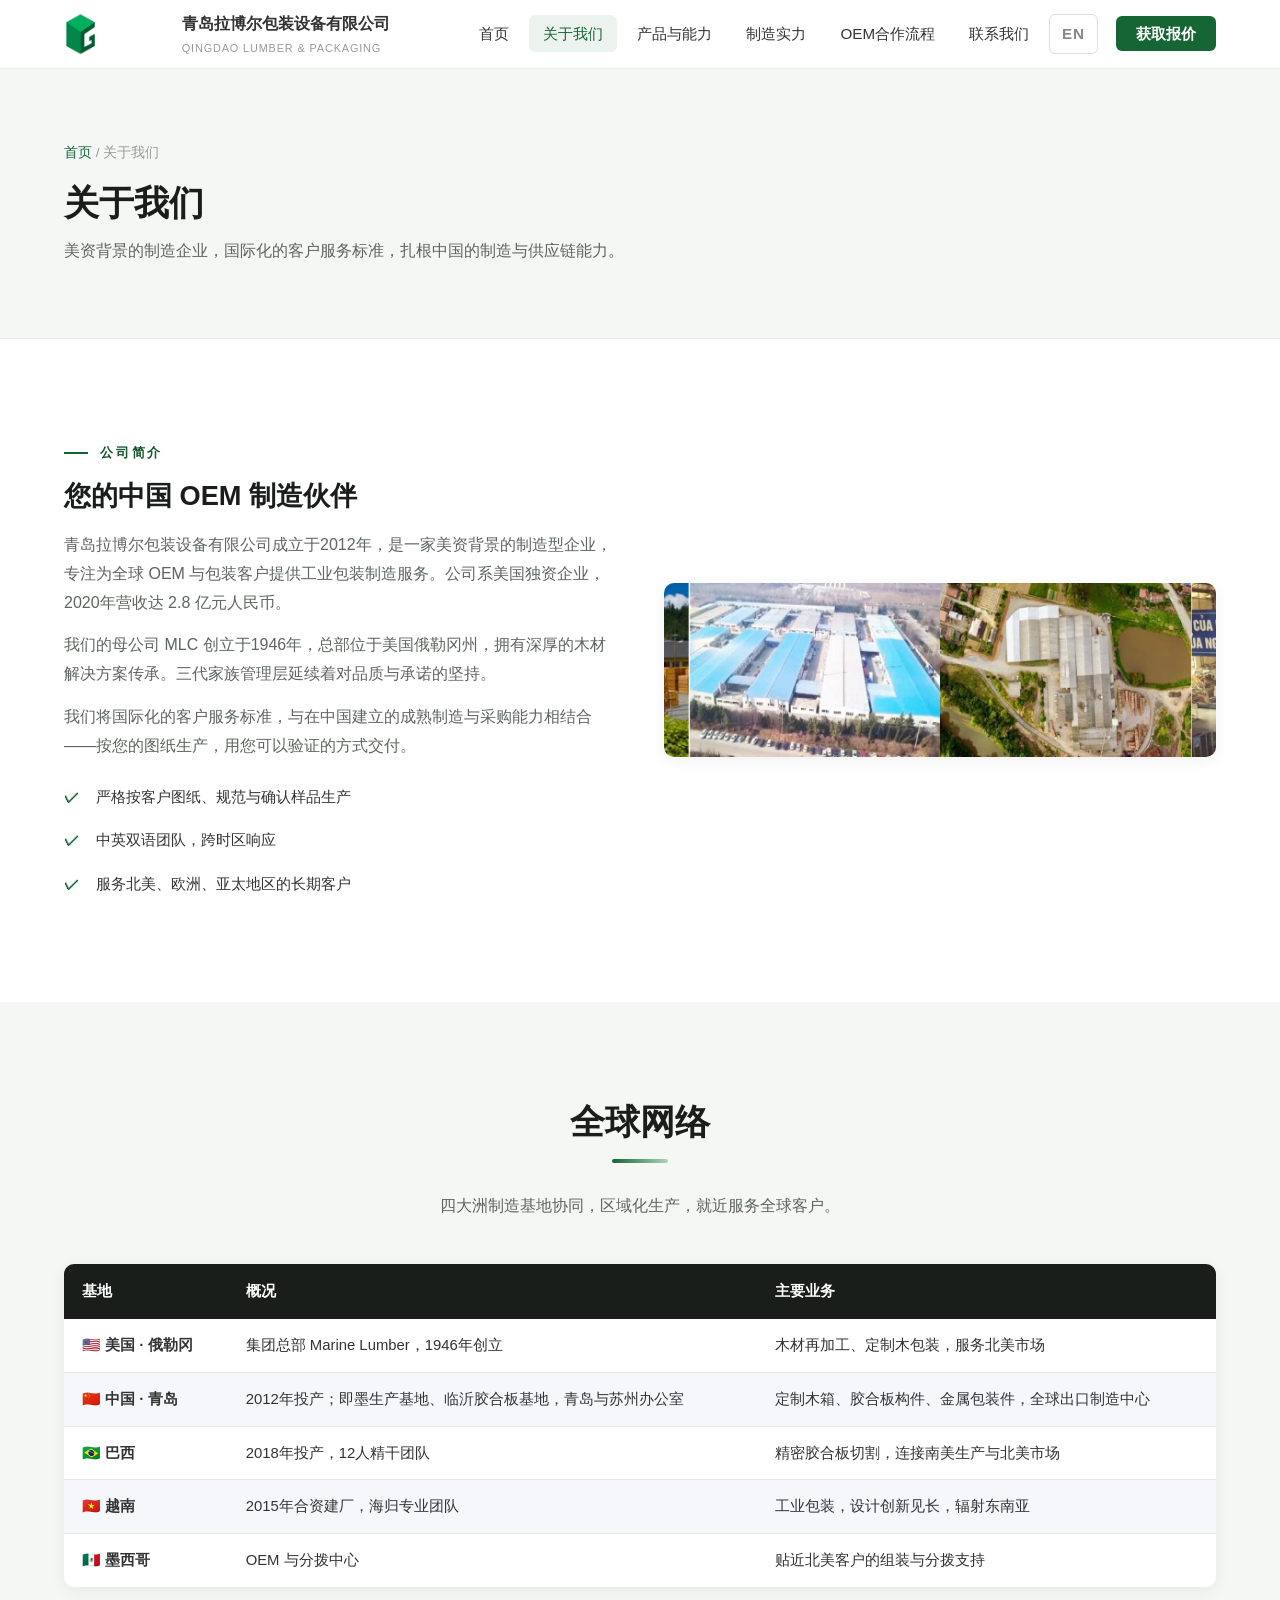
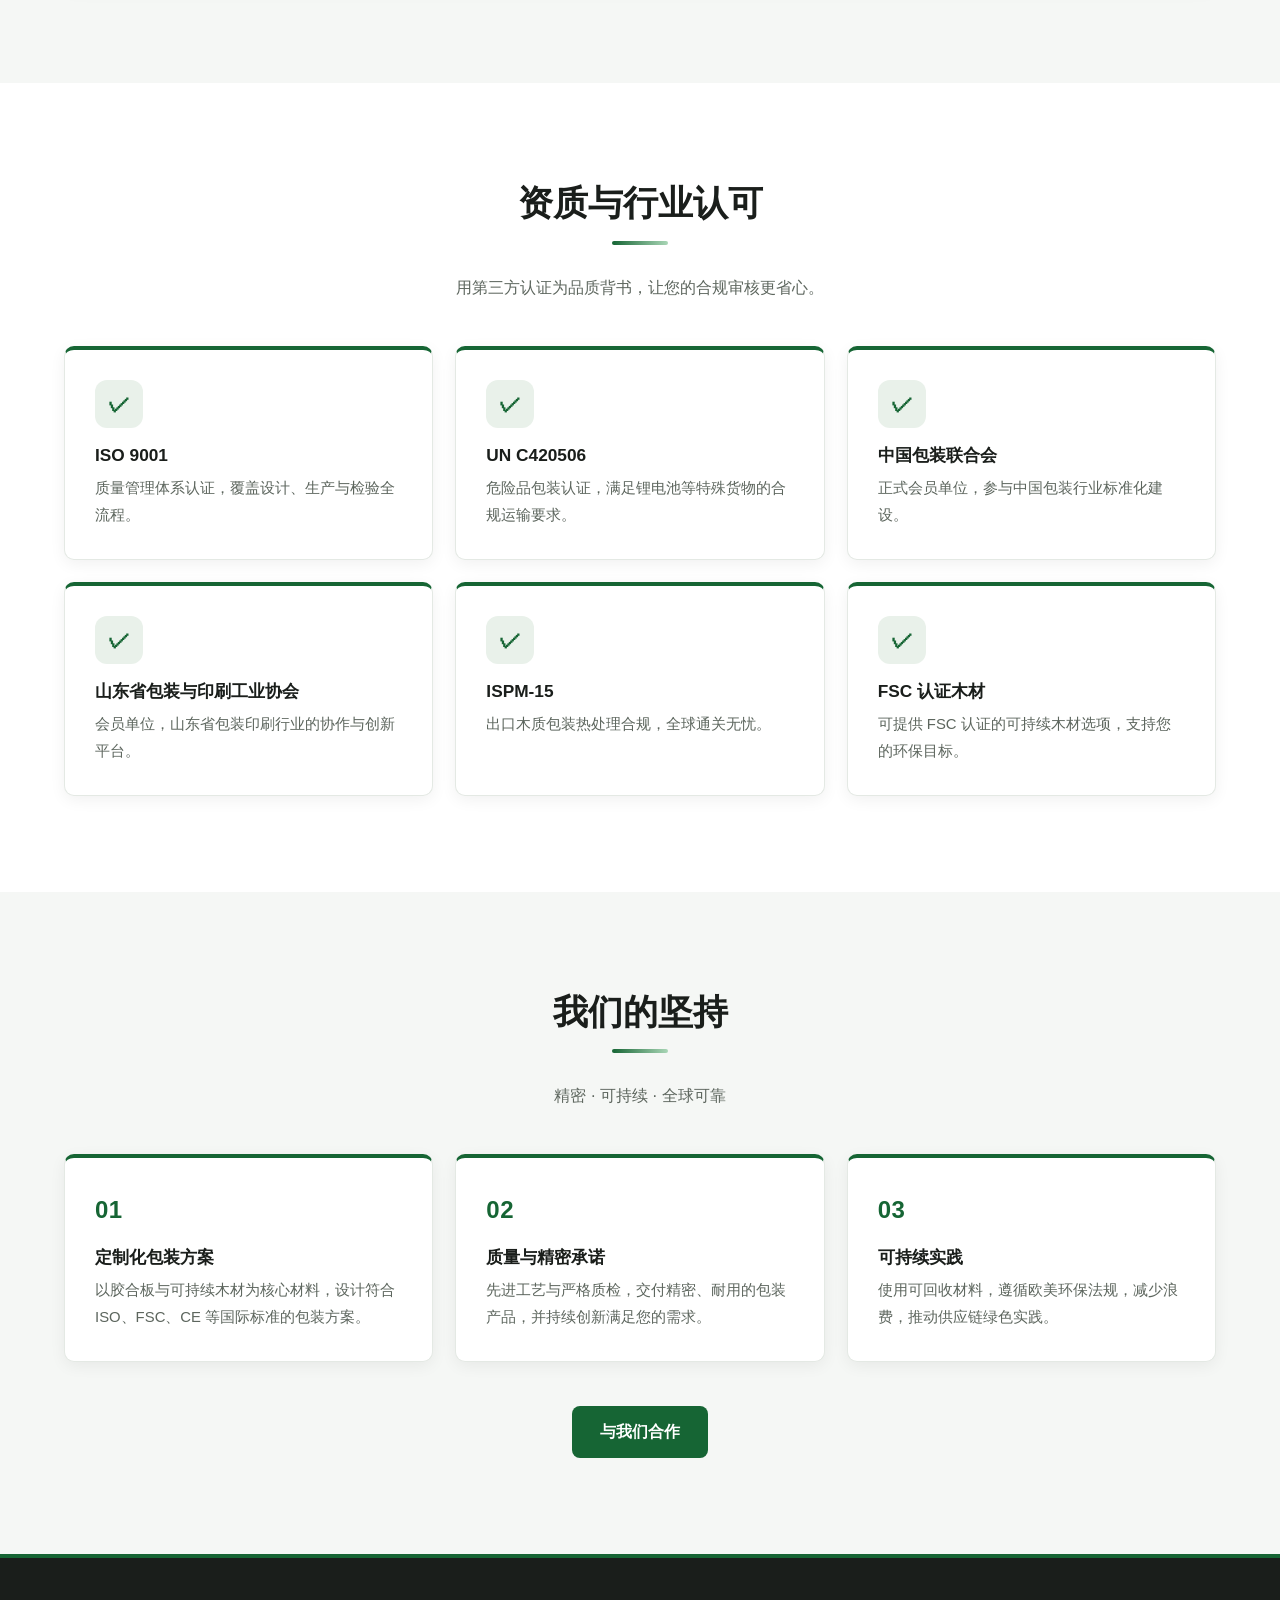
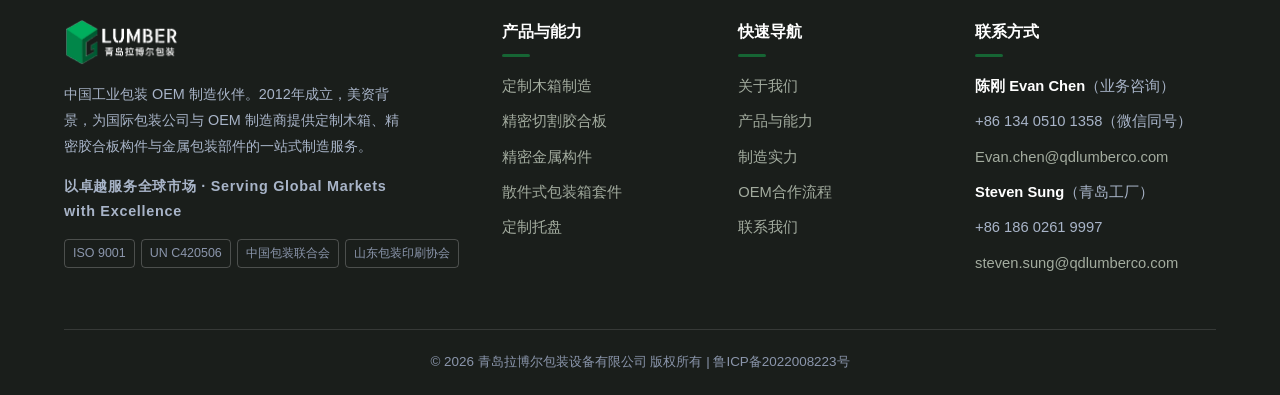
==== commit be270e67: "dark glass header" ====
--- a/about.html
+++ b/about.html
@@ -33,7 +33,7 @@
 <header class="site-header">
   <div class="container nav-inner">
     <a class="brand" href="index.html" aria-label="青岛拉博尔包装设备有限公司首页">
-      <img class="brand-logo" src="assets/img/logo.png" alt="青岛拉博尔包装设备有限公司">
+      <img class="brand-logo" src="assets/img/logo-light.png" alt="青岛拉博尔包装设备有限公司">
       <span>青岛拉博尔包装设备有限公司<small>QINGDAO LUMBER &amp; PACKAGING</small></span>
     </a>
     <button class="hamburger" id="hamburger" aria-label="打开菜单" aria-expanded="false"><span></span><span></span><span></span></button>
--- a/assets/css/style.css
+++ b/assets/css/style.css
@@ -1,70 +1,70 @@
 /* 青岛拉博尔包装设备有限公司 — OEM 制造商官网样式
-   设计语言：藏青 + 叶绿 + 橙色点缀，与英文站 en.qdlumber.com 同语言，B2B 工业风 */
+   设计语言：极简 B2B 工业风 —— 深森林绿 + 近黑 + 暖灰，单点缀色 */
 :root{
-  --navy:#1B2A4A;
-  --navy-2:#131E36;
-  --steel:#2E8B44;
-  --steel-light:#EAF3ED;
-  --accent:#F59E0B;
-  --accent-dark:#D6890A;
-  --ink:#1F2937;
-  --muted:#5b6b7e;
+  --hdg:#1A1E1B;
+  --hdg-2:#101311;
+  --steel:#166534;
+  --steel-dark:#14532D;
+  --steel-ink:#14532D;
+  --steel-light:#E9F1EA;
+  --ink:#333333;
+  --muted:#5D665E;
   --bg:#ffffff;
-  --bg-soft:#F4F6F9;
-  --line:#DEE5EA;
+  --bg-soft:#F5F7F5;
+  --line:#E4E9E4;
   --radius:10px;
-  --shadow:0 8px 28px rgba(27,42,74,.10);
+  --shadow:0 4px 16px rgba(0,0,0,.06);
   --font:"Archivo",-apple-system,BlinkMacSystemFont,"PingFang SC","Hiragino Sans GB","Microsoft YaHei","Noto Sans SC","Segoe UI",sans-serif;
   --font-latin:"Archivo","Helvetica Neue",Arial,sans-serif;
 }
 *{margin:0;padding:0;box-sizing:border-box}
 ::selection{background:var(--steel);color:#fff}
-a:focus-visible,button:focus-visible{outline:2px solid var(--accent);outline-offset:3px}
+a:focus-visible,button:focus-visible{outline:2px solid var(--steel);outline-offset:3px}
 html{scroll-behavior:smooth}
 body{font-family:var(--font);color:var(--ink);line-height:1.8;background:var(--bg);-webkit-font-smoothing:antialiased}
 img{max-width:100%;display:block}
-a{color:var(--steel);text-decoration:none}
-a:hover{color:var(--accent-dark)}
+a{color:var(--steel-ink);text-decoration:none}
+a:hover{color:var(--steel-ink)}
 .container{max-width:1200px;margin:0 auto;padding:0 24px}
-section{padding:72px 0}
+section{padding:96px 0}
 .section-soft{background:var(--bg-soft)}
-h1,h2,h3{line-height:1.35;color:var(--navy);font-weight:700}
+h1,h2,h3{line-height:1.35;color:var(--hdg);font-weight:700}
 h2.section-title{font-size:2.2rem;text-align:center;margin-bottom:12px;position:relative;padding-bottom:16px}
-h2.section-title::after{content:"";display:block;width:56px;height:4px;border-radius:2px;background:linear-gradient(90deg,var(--steel),var(--accent));margin:14px auto 0}
+h2.section-title::after{content:"";display:block;width:56px;height:4px;border-radius:2px;background:linear-gradient(90deg,var(--steel),#A9D6B6);margin:14px auto 0}
 .section-sub{text-align:center;color:var(--muted);max-width:760px;margin:0 auto 44px;font-size:1.02rem}
-.eyebrow{display:inline-flex;align-items:center;gap:12px;font-family:var(--font-latin);font-size:.8rem;letter-spacing:.22em;color:var(--accent);font-weight:700;text-transform:uppercase;margin-bottom:14px}
-.eyebrow::before{content:"";width:24px;height:2px;background:var(--accent);flex:none}
+.eyebrow{display:inline-flex;align-items:center;gap:12px;font-family:var(--font-latin);font-size:.8rem;letter-spacing:.22em;color:var(--steel-ink);font-weight:700;text-transform:uppercase;margin-bottom:14px}
+.eyebrow::before{content:"";width:24px;height:2px;background:var(--steel);flex:none}
 
 /* ===== 顶部导航 ===== */
-.site-header{position:sticky;top:0;z-index:100;background:rgba(27,42,74,.97);backdrop-filter:blur(6px);box-shadow:0 2px 12px rgba(0,0,0,.18)}
+.site-header{position:sticky;top:0;z-index:100;background:#fff;border-bottom:1px solid #eee}
 .nav-inner{display:flex;align-items:center;justify-content:space-between;height:68px}
-.brand{display:flex;align-items:center;gap:12px;color:#fff;font-weight:700;font-size:1rem;white-space:nowrap}
+.brand{display:flex;align-items:center;gap:12px;color:#333;font-weight:700;font-size:1rem;white-space:nowrap}
 .brand-logo{height:44px;width:auto;display:block}
-.brand small{display:block;font-size:.68rem;font-weight:400;color:#B9C2D4;letter-spacing:.08em}
+.brand small{display:block;font-size:.68rem;font-weight:400;color:#999;letter-spacing:.08em}
 .nav-links{display:flex;align-items:center;gap:6px;list-style:none}
-.nav-links a{color:#D5DCE8;padding:10px 14px;border-radius:6px;font-size:.95rem;transition:.2s}
-.nav-links a:hover,.nav-links a.active{color:#fff;background:rgba(255,255,255,.12)}
-.btn{display:inline-block;background:var(--accent);color:#fff!important;padding:12px 28px;border-radius:8px;font-weight:700;border:none;cursor:pointer;transition:.2s;font-size:.98rem}
-.btn:hover{background:var(--accent-dark);transform:translateY(-1px);box-shadow:0 6px 16px rgba(245,158,11,.35);filter:brightness(1.05)}
+.nav-links a{color:#333;padding:10px 14px;border-radius:6px;font-size:.95rem;transition:.2s}
+.nav-links a:hover,.nav-links a.active{color:var(--steel);background:rgba(22,101,52,.08)}
+.btn{display:inline-block;background:var(--steel);color:#fff!important;padding:12px 28px;border-radius:8px;font-weight:700;border:none;cursor:pointer;transition:.2s;font-size:.98rem}
+.btn:hover{background:var(--steel-dark);transform:translateY(-1px);box-shadow:0 6px 16px rgba(22,101,52,.35)}
 .btn-outline{background:transparent;border:2px solid #fff;color:#fff!important}
-.btn-outline:hover{background:#fff;color:var(--navy)!important}
+.btn-outline:hover{background:#fff;color:var(--hdg)!important}
 .btn-green{background:var(--steel)}
-.btn-green:hover{background:#256F39;box-shadow:0 6px 16px rgba(46,139,68,.35)}
-.nav-cta{margin-left:10px;padding:9px 20px!important;background:var(--accent);color:#fff!important;font-weight:700}
-.nav-cta:hover{background:var(--accent-dark)!important}
+.btn-green:hover{background:#256F39;box-shadow:0 6px 16px rgba(22,101,52,.35)}
+.nav-cta{margin-left:10px;padding:9px 20px!important;background:var(--steel);color:#fff!important;font-weight:700}
+.nav-cta:hover{background:#256F39!important}
 /* EN 语言切换：克制的小字样式 */
-.lang-switch{display:inline-block;font-size:.8rem;font-weight:600;letter-spacing:.06em;color:#A8B4C8!important;border:1px solid rgba(255,255,255,.25);border-radius:20px;padding:5px 12px!important;margin-right:2px;transition:.2s}
-.lang-switch:hover{color:#fff!important;border-color:rgba(255,255,255,.6)}
+.lang-switch{display:inline-block;font-size:.8rem;font-weight:600;letter-spacing:.06em;color:#888!important;border:1px solid #ddd;border-radius:20px;padding:5px 12px!important;margin-right:2px;transition:.2s}
+.lang-switch:hover{color:var(--steel)!important;border-color:var(--steel)}
 .hamburger{display:none;background:none;border:none;cursor:pointer;padding:8px}
-.hamburger span{display:block;width:26px;height:3px;background:#fff;margin:5px 0;border-radius:2px;transition:.25s}
+.hamburger span{display:block;width:26px;height:3px;background:#333;margin:5px 0;border-radius:2px;transition:.25s}
 
 /* ===== Hero ===== */
-.hero{position:relative;color:#fff;padding:110px 0 90px;overflow:hidden;background:var(--navy)}
+.hero{position:relative;color:#fff;padding:110px 0 90px;overflow:hidden;background:var(--hdg)}
 .hero-bg{position:absolute;inset:0;object-fit:cover;width:100%;height:100%;opacity:.48}
-.hero::after{content:"";position:absolute;inset:0;background:linear-gradient(100deg,rgba(27,42,74,.74) 20%,rgba(27,42,74,.46) 60%,rgba(46,139,68,.22))}
+.hero::after{content:"";position:absolute;inset:0;background:linear-gradient(100deg,rgba(26,30,27,.74) 20%,rgba(26,30,27,.46) 60%,rgba(22,101,52,.22))}
 .hero-inner{position:relative;z-index:2;max-width:1200px;margin:0 auto;padding:0 24px}
 .hero h1{color:#fff;font-size:clamp(2.4rem,5.2vw,4rem);letter-spacing:-0.015em;line-height:1.28;max-width:760px;margin-bottom:18px}
-.hero h1 .hl{color:var(--accent)}
+.hero h1 .hl{color:#7BD88F}
 .hero p.lead{font-size:1.12rem;color:#D3DAE6;max-width:640px;margin-bottom:32px}
 .hero-actions{display:flex;gap:14px;flex-wrap:wrap}
 /* Hero 入场：子元素依次淡入上浮 */
@@ -83,18 +83,18 @@
 .hero-badges strong{display:block;color:#fff;font-size:1.05rem;font-weight:700;letter-spacing:.02em;margin-bottom:2px}
 
 /* ===== 数据条 ===== */
-.stats{background:var(--navy-2);color:#fff;padding:0;border-top:3px solid var(--accent)}
+.stats{background:#fff;color:var(--ink);padding:0;border-top:3px solid var(--steel);border-bottom:1px solid var(--line)}
 .stats-grid{display:grid;grid-template-columns:repeat(5,1fr);text-align:center}
-.stat{padding:34px 10px;border-left:1px solid rgba(255,255,255,.12)}
+.stat{padding:44px 10px;border-left:1px solid var(--line)}
 .stat:first-child{border-left:none}
-.stat .num{font-size:2.1rem;font-weight:800;color:#fff;font-variant-numeric:tabular-nums}
-.stat .num em{font-style:normal;color:var(--accent)}
-.stat .label{font-size:.86rem;color:#A8B4C8;margin-top:6px}
+.stat .num{font-size:2.1rem;font-weight:800;color:var(--hdg);font-variant-numeric:tabular-nums}
+.stat .num em{font-style:normal;color:var(--steel)}
+.stat .label{font-size:.86rem;color:var(--muted);margin-top:6px}
 
 /* ===== 能力卡片 ===== */
 .cap-grid{display:grid;grid-template-columns:repeat(4,1fr);gap:22px}
 .card{background:#fff;border:1px solid var(--line);border-radius:var(--radius);overflow:hidden;box-shadow:var(--shadow);transition:.25s;display:flex;flex-direction:column}
-.card:hover{transform:translateY(-6px);box-shadow:0 16px 36px rgba(27,42,74,.16);border-color:var(--steel)}
+.card:hover{transform:translateY(-6px);box-shadow:0 16px 36px rgba(0,0,0,.10);border-color:var(--steel)}
 .card img{height:190px;width:100%;object-fit:cover}
 .card-body{padding:24px;display:flex;flex-direction:column;flex:1}
 .card-body h3{font-size:1.12rem;margin-bottom:10px}
@@ -109,12 +109,12 @@
 @media (prefers-reduced-motion:reduce){.reveal{opacity:1;transform:none;transition:none}}
 /* 卡片悬停增强：顶部色条扫过 + 图片缓慢放大 */
 .card{position:relative}
-.card::after{content:"";position:absolute;top:0;left:0;height:4px;width:0;background:linear-gradient(90deg,var(--steel),var(--accent));transition:width .35s ease;z-index:2}
+.card::after{content:"";position:absolute;top:0;left:0;height:4px;width:0;background:linear-gradient(90deg,var(--steel),#A9D6B6);transition:width .35s ease;z-index:2}
 .card:hover::after{width:100%}
 .card img{transition:transform .5s ease}
 .card:hover img{transform:scale(1.07)}
 .net-card,.contact-card{transition:transform .25s ease,box-shadow .25s ease}
-.net-card:hover,.contact-card:hover{transform:translateY(-6px);box-shadow:0 16px 36px rgba(27,42,74,.14)}
+.net-card:hover,.contact-card:hover{transform:translateY(-6px);box-shadow:0 16px 36px rgba(0,0,0,.10)}
 
 /* ===== 全球网络 ===== */
 .network-grid{display:grid;grid-template-columns:repeat(5,1fr);gap:18px}
@@ -139,18 +139,18 @@
 .why .icon-num{font-family:var(--font-latin);font-weight:800;font-size:1.5rem;color:var(--steel);letter-spacing:.02em;margin-bottom:14px;font-variant-numeric:tabular-nums}
 
 /* ===== CTA 全幅横带 ===== */
-.cta-full{background:var(--navy);padding:88px 0}
-.cta-full-inner{display:flex;align-items:center;justify-content:space-between;gap:40px}
-.cta-full h2{color:#fff;font-size:2rem;letter-spacing:-0.01em;margin-bottom:10px}
-.cta-full p{color:#B9C2D4;font-size:1.02rem;max-width:560px}
+.cta-full{background:var(--bg-soft);padding:110px 0}
+.cta-full-inner{display:flex;flex-direction:column;align-items:center;text-align:center;gap:24px;max-width:720px;margin:0 auto}
+.cta-full h2{color:var(--hdg);font-size:2.2rem;letter-spacing:-0.01em;margin-bottom:10px}
+.cta-full p{color:var(--muted);font-size:1.02rem;max-width:560px}
 .cta-full .btn{flex:none}
 
 /* ===== 内页标题 ===== */
-.page-hero{background:linear-gradient(120deg,var(--navy),var(--steel));color:#fff;padding:64px 0;position:relative;overflow:hidden}
-.page-hero h1{color:#fff;font-size:2.2rem;margin-bottom:10px}
-.page-hero p{color:#B9C2D4;max-width:720px}
-.breadcrumb{font-size:.85rem;color:#8B96AC;margin-bottom:14px}
-.breadcrumb a{color:#D3DAE6}
+.page-hero{background:var(--bg-soft);color:var(--ink);padding:72px 0;position:relative;overflow:hidden;border-bottom:1px solid var(--line)}
+.page-hero h1{color:var(--hdg);font-size:2.2rem;margin-bottom:10px}
+.page-hero p{color:var(--muted);max-width:720px}
+.breadcrumb{font-size:.85rem;color:#999;margin-bottom:14px}
+.breadcrumb a{color:var(--steel)}
 
 /* ===== 图文排版 ===== */
 .split{display:grid;grid-template-columns:1fr 1fr;gap:48px;align-items:center}
@@ -163,7 +163,7 @@
 
 /* ===== 设备表 / 规格表 ===== */
 .spec-table{width:100%;border-collapse:collapse;background:#fff;border-radius:var(--radius);overflow:hidden;box-shadow:var(--shadow);font-size:.93rem}
-.spec-table th{background:var(--navy);color:#fff;text-align:left;padding:14px 18px;font-weight:600}
+.spec-table th{background:var(--hdg);color:#fff;text-align:left;padding:14px 18px;font-weight:600}
 .spec-table td{padding:13px 18px;border-bottom:1px solid var(--line);vertical-align:top}
 .spec-table tr:last-child td{border-bottom:none}
 .spec-table tr:nth-child(even) td{background:#F5F7FA}
@@ -173,7 +173,7 @@
 .timeline{position:relative;max-width:860px;margin:0 auto;padding-left:34px}
 .timeline::before{content:"";position:absolute;left:11px;top:6px;bottom:6px;width:3px;background:var(--line);border-radius:2px}
 .step{position:relative;padding:0 0 38px 28px}
-.step::before{content:attr(data-n);position:absolute;left:-34px;top:0;width:46px;height:46px;border-radius:50%;background:var(--steel);color:#fff;font-weight:800;display:flex;align-items:center;justify-content:center;font-size:1.05rem;box-shadow:0 4px 12px rgba(46,139,68,.4)}
+.step::before{content:attr(data-n);position:absolute;left:-34px;top:0;width:46px;height:46px;border-radius:50%;background:var(--steel);color:#fff;font-weight:800;display:flex;align-items:center;justify-content:center;font-size:1.05rem;box-shadow:0 4px 12px rgba(22,101,52,.4)}
 .step h3{font-size:1.2rem;margin-bottom:8px}
 .step p{color:var(--muted);font-size:.95rem}
 .pillars{display:grid;grid-template-columns:repeat(3,1fr);gap:22px;margin-top:8px}
@@ -183,9 +183,9 @@
 .form-row{display:grid;grid-template-columns:1fr 1fr;gap:18px}
 .field{margin-bottom:18px}
 .field label{display:block;font-weight:600;margin-bottom:7px;font-size:.93rem}
-.field label i{font-style:normal;color:var(--accent-dark)}
+.field label i{font-style:normal;color:var(--steel-ink)}
 .field input,.field textarea,.field select{width:100%;padding:12px 14px;border:1.5px solid var(--line);border-radius:8px;font-family:inherit;font-size:.95rem;transition:.2s;background:#FBFCFE}
-.field input:focus,.field textarea:focus{outline:none;border-color:var(--steel);box-shadow:0 0 0 3px rgba(46,139,68,.15)}
+.field input:focus,.field textarea:focus{outline:none;border-color:var(--steel);box-shadow:0 0 0 3px rgba(22,101,52,.15)}
 .field .err{color:#c0392b;font-size:.82rem;margin-top:5px;display:none}
 .field.invalid input,.field.invalid textarea{border-color:#c0392b}
 .field.invalid .err{display:block}
@@ -201,7 +201,7 @@
 @media(max-width:768px){.faq-grid{grid-template-columns:1fr}}
 
 /* ===== 页脚 ===== */
-.site-footer{background:var(--navy);color:#B9C2D4;padding:60px 0 0;font-size:.92rem;border-top:4px solid var(--accent)}
+.site-footer{background:var(--hdg);color:#A3AC9F;padding:60px 0 0;font-size:.92rem;border-top:4px solid var(--steel)}
 .footer-grid{display:grid;grid-template-columns:2fr 1fr 1fr 1.2fr;gap:36px;margin-bottom:44px}
 .footer-brand img.footer-logo{height:48px;width:auto;display:block;margin-bottom:16px}
 .footer-brand p{font-size:.9rem;color:#A8B4C8;margin-bottom:14px;max-width:340px}
@@ -209,11 +209,11 @@
 .footer-certs{font-size:.78rem;color:#8B96AC;line-height:2}
 .footer-certs span{display:inline-block;border:1px solid rgba(255,255,255,.22);border-radius:4px;padding:1px 8px;margin:0 6px 6px 0}
 .site-footer h4{color:#fff;font-size:1rem;margin-bottom:16px;position:relative;padding-bottom:10px}
-.site-footer h4::after{content:"";position:absolute;left:0;bottom:0;width:28px;height:3px;border-radius:2px;background:var(--accent)}
+.site-footer h4::after{content:"";position:absolute;left:0;bottom:0;width:28px;height:3px;border-radius:2px;background:var(--steel)}
 .site-footer ul{list-style:none}
 .site-footer li{margin-bottom:9px}
-.site-footer a{color:#B9C2D4}
-.site-footer a:hover{color:var(--accent)}
+.site-footer a{color:#A3AC9F}
+.site-footer a:hover{color:#fff}
 .footer-contact li{color:#A8B4C8}
 .footer-contact strong{color:#fff;font-weight:600}
 .footer-bottom{border-top:1px solid rgba(255,255,255,.12);padding:20px 0;text-align:center;font-size:.84rem;color:#8B96AC}
@@ -221,7 +221,7 @@
 /* ===== 浮动按钮 ===== */
 .to-top{position:fixed;right:22px;bottom:22px;width:46px;height:46px;border-radius:50%;background:var(--steel);color:#fff;border:none;cursor:pointer;font-size:1.2rem;display:none;box-shadow:var(--shadow);z-index:90}
 .to-top.show{display:block}
-.to-top:hover{background:var(--navy)}
+.to-top:hover{background:var(--hdg)}
 
 /* ===== 响应式 ===== */
 @media(max-width:1024px){
@@ -233,20 +233,19 @@
   .footer-grid{grid-template-columns:1fr 1fr}
 }
 @media(max-width:768px){
-  section{padding:52px 0}
+  section{padding:64px 0}
   .hamburger{display:block}
-  .nav-links{position:absolute;top:68px;left:0;right:0;background:var(--navy-2);flex-direction:column;align-items:stretch;padding:12px 20px 20px;display:none;box-shadow:0 12px 24px rgba(0,0,0,.25)}
+  .nav-links{position:absolute;top:69px;left:0;right:0;background:#fff;flex-direction:column;align-items:stretch;padding:12px 20px 20px;display:none;box-shadow:0 12px 24px rgba(0,0,0,.08);border-bottom:1px solid #eee}
   .nav-links.open{display:flex}
-  .nav-links a{padding:12px 8px;border-bottom:1px solid rgba(255,255,255,.08)}
+  .nav-links a{padding:12px 8px;border-bottom:1px solid var(--line);color:#333}
   .nav-cta{margin:10px 0 0;text-align:center}
   .split,.contact-grid{grid-template-columns:1fr;gap:28px}
   .cap-grid,.why-grid,.pillars{grid-template-columns:1fr}
   .why-nums{grid-template-columns:1fr}
-  .cta-full{padding:64px 0}
-  .cta-full-inner{flex-direction:column;align-items:flex-start;gap:24px}
+  .cta-full{padding:72px 0}
   .network-grid{grid-template-columns:repeat(2,1fr)}
   .stats-grid{grid-template-columns:repeat(2,1fr)}
-  .stat{border-left:none;border-top:1px solid rgba(255,255,255,.12)}
+  .stat{border-left:none;border-top:1px solid var(--line)}
   .form-row{grid-template-columns:1fr}
   .footer-grid{grid-template-columns:1fr}
   h2.section-title{font-size:1.55rem}
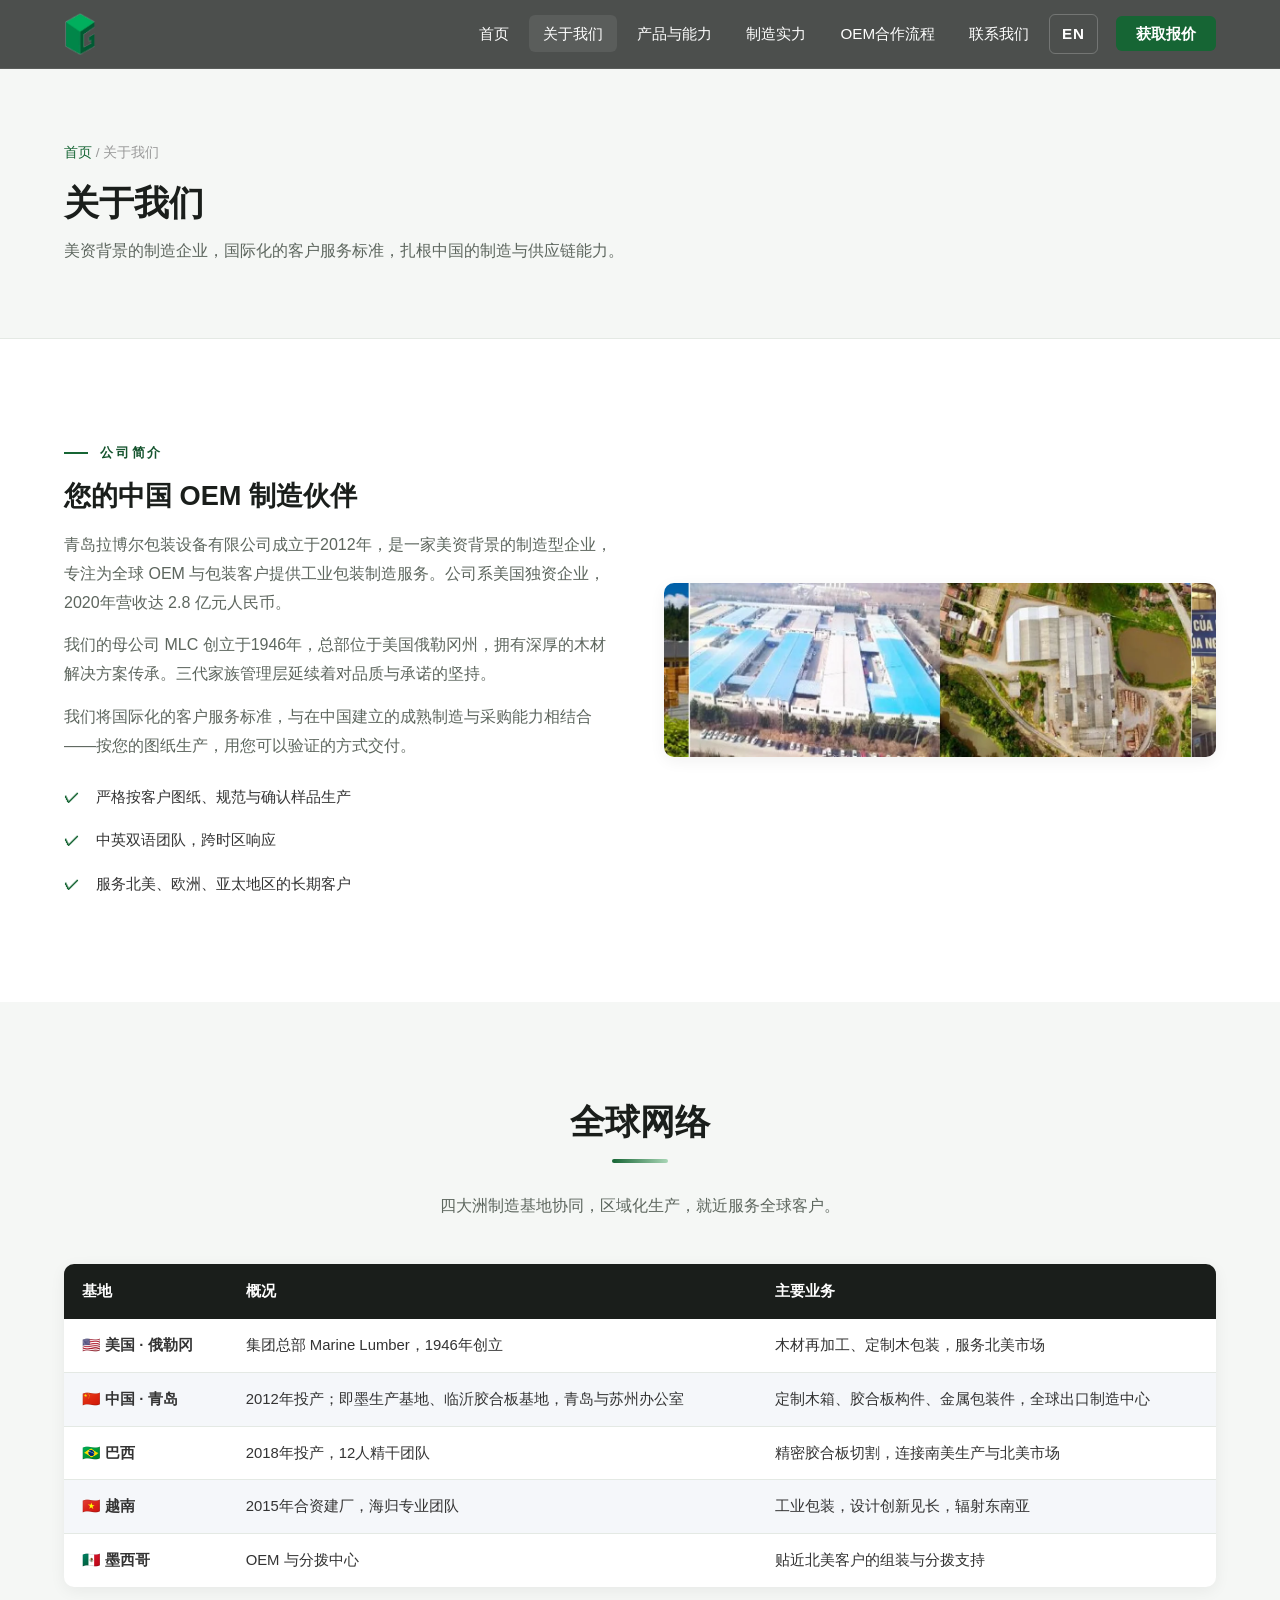
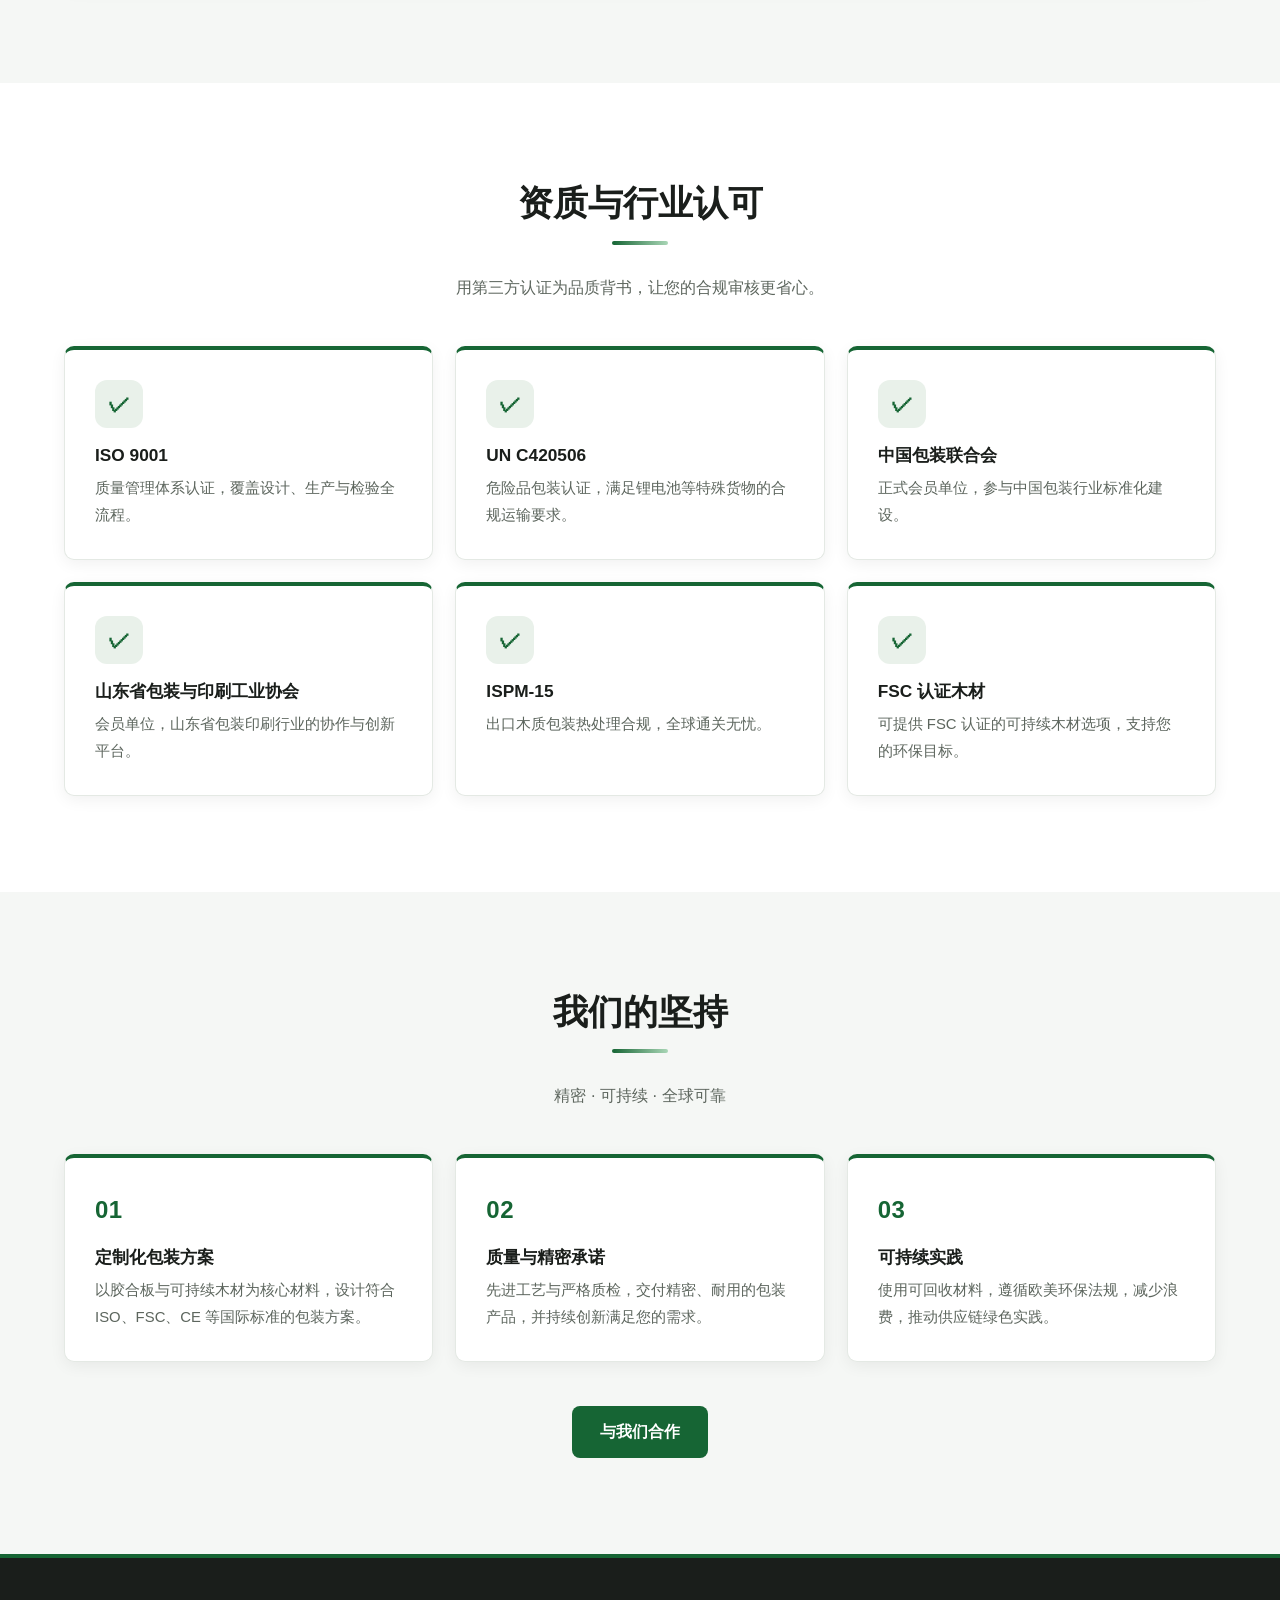
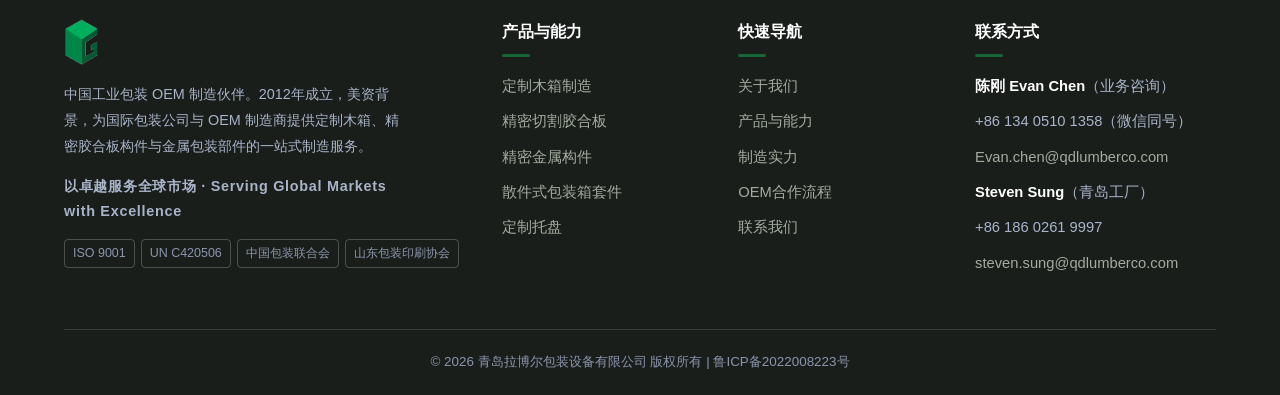
==== commit 524ee3e2: "remove nav caption text" ====
--- a/about.html
+++ b/about.html
@@ -34,7 +34,6 @@
   <div class="container nav-inner">
     <a class="brand" href="index.html" aria-label="青岛拉博尔包装设备有限公司首页">
       <img class="brand-logo" src="assets/img/logo-light.png" alt="青岛拉博尔包装设备有限公司">
-      <span>青岛拉博尔包装设备有限公司<small>QINGDAO LUMBER &amp; PACKAGING</small></span>
     </a>
     <button class="hamburger" id="hamburger" aria-label="打开菜单" aria-expanded="false"><span></span><span></span><span></span></button>
     <nav aria-label="主导航">
--- a/assets/css/style.css
+++ b/assets/css/style.css
@@ -36,14 +36,14 @@
 .eyebrow::before{content:"";width:24px;height:2px;background:var(--steel);flex:none}
 
 /* ===== 顶部导航 ===== */
-.site-header{position:sticky;top:0;z-index:100;background:#fff;border-bottom:1px solid #eee}
+.site-header{position:sticky;top:0;z-index:100;background:rgba(26,30,27,.78);-webkit-backdrop-filter:blur(16px) saturate(1.3);backdrop-filter:blur(16px) saturate(1.3);border-bottom:1px solid rgba(255,255,255,.08)}
 .nav-inner{display:flex;align-items:center;justify-content:space-between;height:68px}
 .brand{display:flex;align-items:center;gap:12px;color:#333;font-weight:700;font-size:1rem;white-space:nowrap}
 .brand-logo{height:44px;width:auto;display:block}
 .brand small{display:block;font-size:.68rem;font-weight:400;color:#999;letter-spacing:.08em}
 .nav-links{display:flex;align-items:center;gap:6px;list-style:none}
-.nav-links a{color:#333;padding:10px 14px;border-radius:6px;font-size:.95rem;transition:.2s}
-.nav-links a:hover,.nav-links a.active{color:var(--steel);background:rgba(22,101,52,.08)}
+.nav-links a{color:#fff;padding:10px 14px;border-radius:6px;font-size:.95rem;transition:.2s}
+.nav-links a:hover,.nav-links a.active{color:#fff;background:rgba(255,255,255,.08)}
 .btn{display:inline-block;background:var(--steel);color:#fff!important;padding:12px 28px;border-radius:8px;font-weight:700;border:none;cursor:pointer;transition:.2s;font-size:.98rem}
 .btn:hover{background:var(--steel-dark);transform:translateY(-1px);box-shadow:0 6px 16px rgba(22,101,52,.35)}
 .btn-outline{background:transparent;border:2px solid #fff;color:#fff!important}
@@ -51,12 +51,12 @@
 .btn-green{background:var(--steel)}
 .btn-green:hover{background:#256F39;box-shadow:0 6px 16px rgba(22,101,52,.35)}
 .nav-cta{margin-left:10px;padding:9px 20px!important;background:var(--steel);color:#fff!important;font-weight:700}
-.nav-cta:hover{background:#256F39!important}
+.nav-cta:hover{background:var(--steel-dark)!important}
 /* EN 语言切换：克制的小字样式 */
-.lang-switch{display:inline-block;font-size:.8rem;font-weight:600;letter-spacing:.06em;color:#888!important;border:1px solid #ddd;border-radius:20px;padding:5px 12px!important;margin-right:2px;transition:.2s}
+.lang-switch{display:inline-block;font-size:.8rem;font-weight:600;letter-spacing:.06em;color:#fff!important;border:1px solid rgba(255,255,255,.22);border-radius:20px;padding:5px 12px!important;margin-right:2px;transition:.2s}
 .lang-switch:hover{color:var(--steel)!important;border-color:var(--steel)}
 .hamburger{display:none;background:none;border:none;cursor:pointer;padding:8px}
-.hamburger span{display:block;width:26px;height:3px;background:#333;margin:5px 0;border-radius:2px;transition:.25s}
+.hamburger span{display:block;width:26px;height:3px;background:#fff;margin:5px 0;border-radius:2px;transition:.25s}
 
 /* ===== Hero ===== */
 .hero{position:relative;color:#fff;padding:110px 0 90px;overflow:hidden;background:var(--hdg)}
@@ -237,7 +237,7 @@
   .hamburger{display:block}
   .nav-links{position:absolute;top:69px;left:0;right:0;background:#fff;flex-direction:column;align-items:stretch;padding:12px 20px 20px;display:none;box-shadow:0 12px 24px rgba(0,0,0,.08);border-bottom:1px solid #eee}
   .nav-links.open{display:flex}
-  .nav-links a{padding:12px 8px;border-bottom:1px solid var(--line);color:#333}
+  .nav-links a{padding:12px 8px;border-bottom:1px solid rgba(255,255,255,.08);color:#fff}
   .nav-cta{margin:10px 0 0;text-align:center}
   .split,.contact-grid{grid-template-columns:1fr;gap:28px}
   .cap-grid,.why-grid,.pillars{grid-template-columns:1fr}
